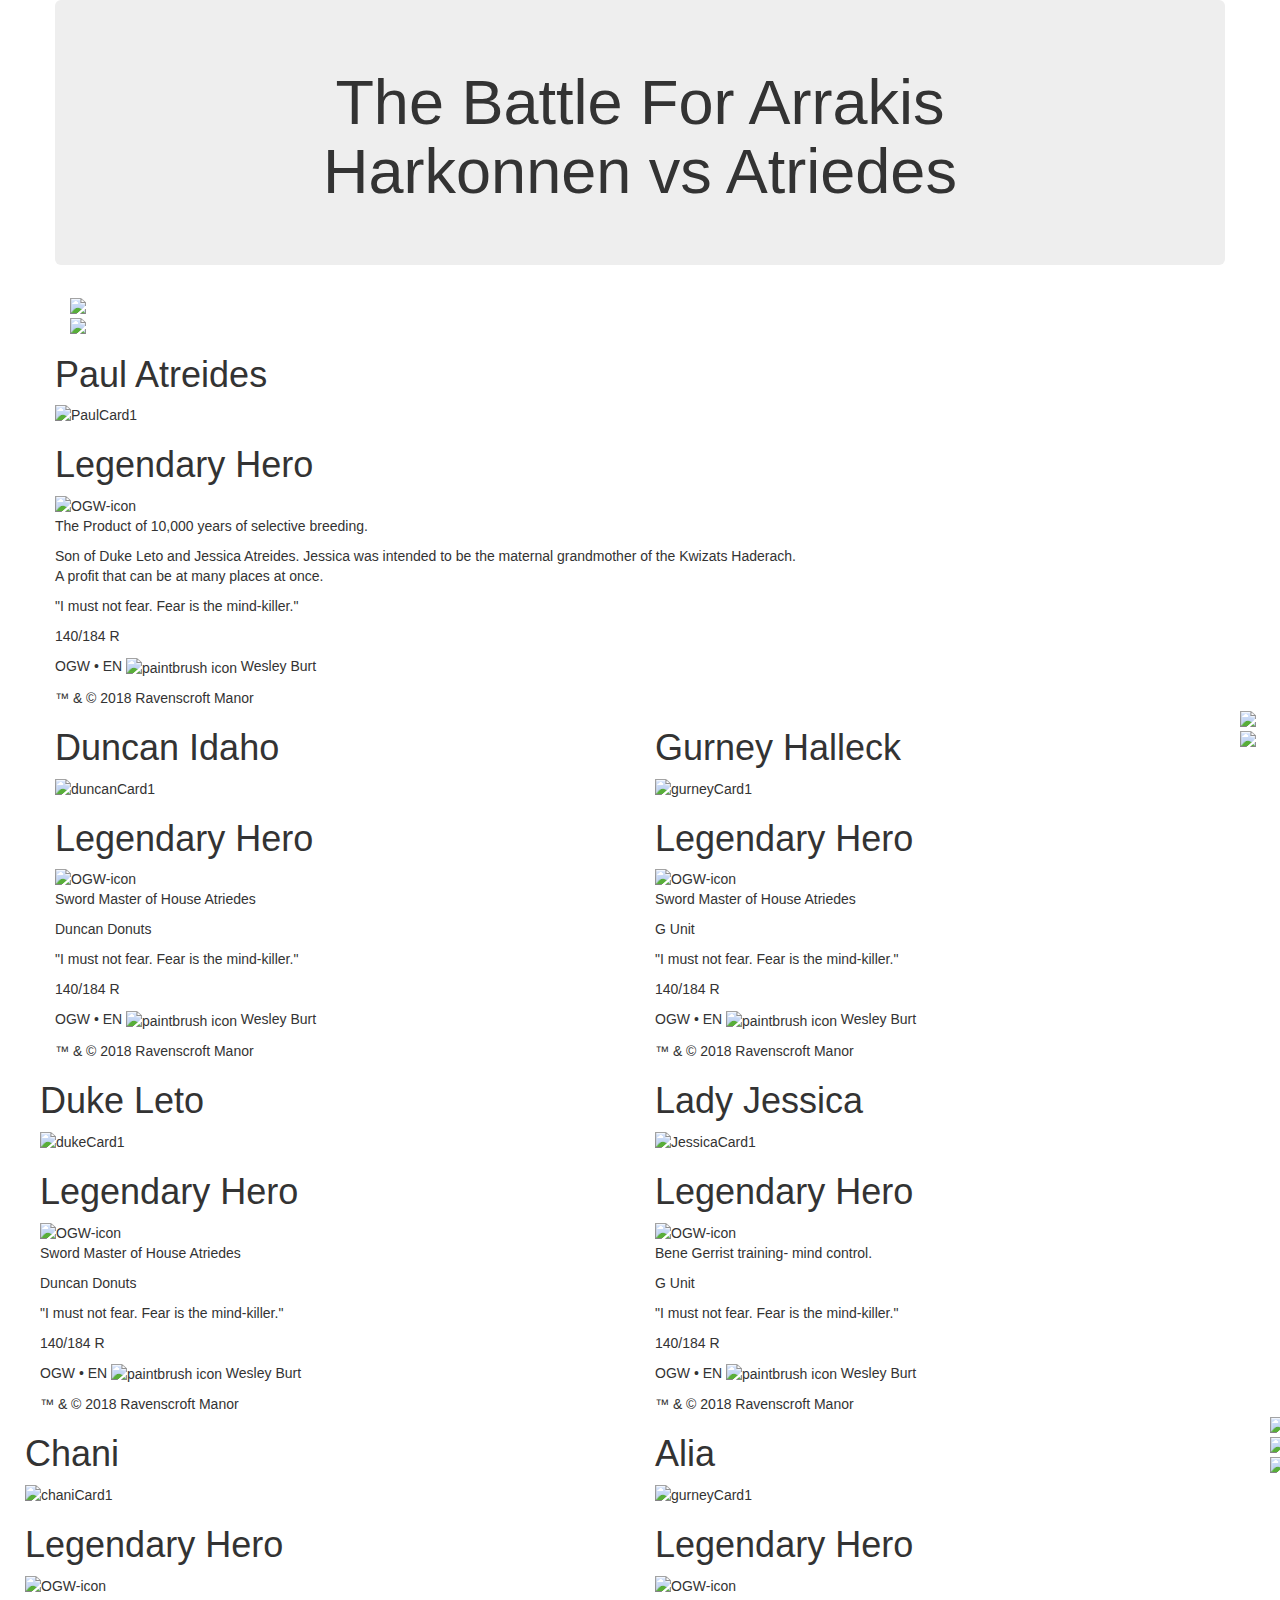
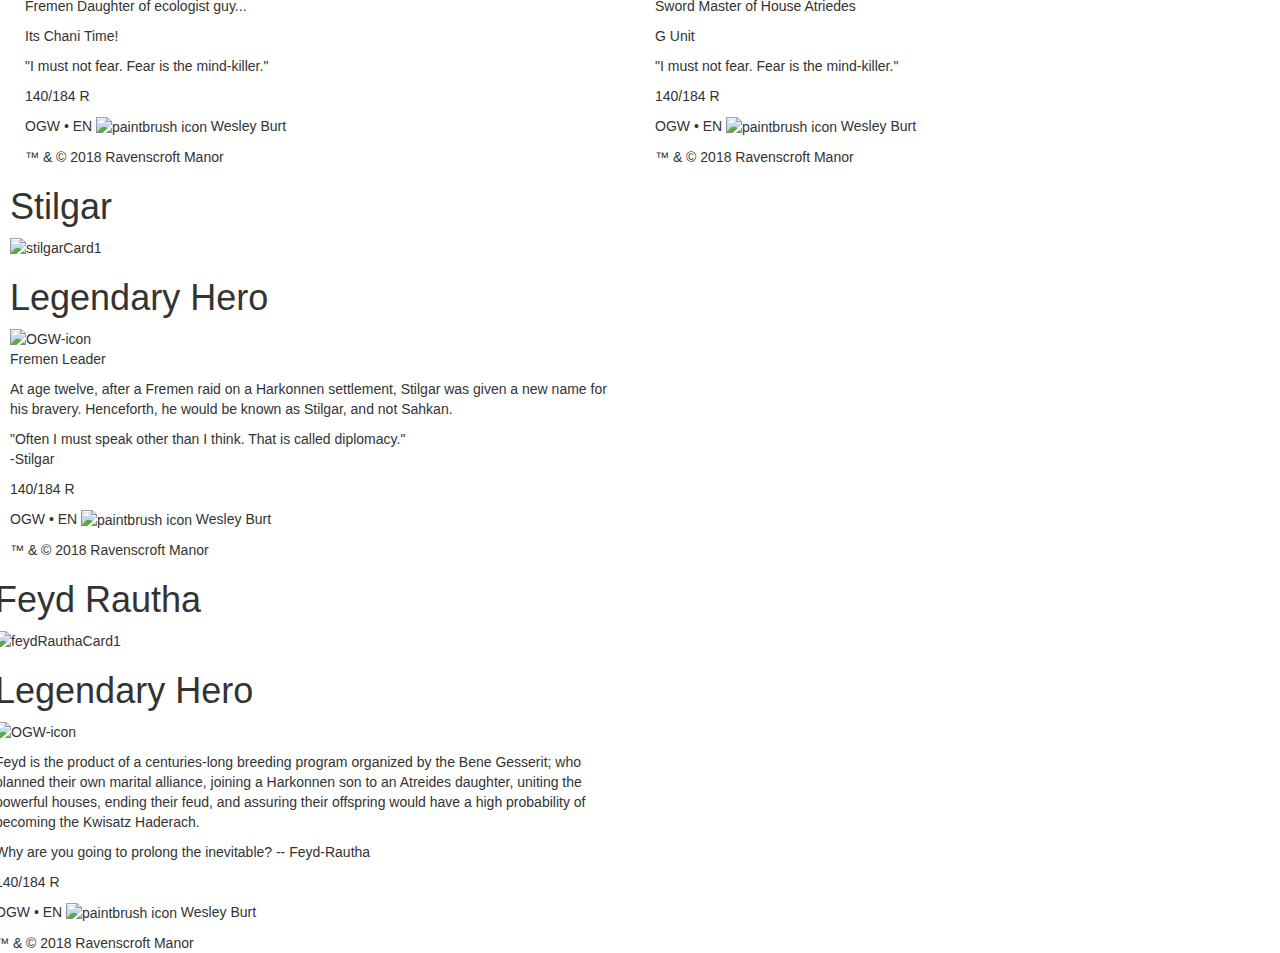
==== index.html @ d48e265c "1st index push" ====
<!DOCTYPE html>
<html>
<head> <title>To Tame a Land - Dune</title>
  <!-- Latest compiled and minified CSS -->
  <link rel="stylesheet" href="https://maxcdn.bootstrapcdn.com/bootstrap/3.3.7/css/bootstrap.min.css" integrity="sha384-BVYiiSIFeK1dGmJRAkycuHAHRg32OmUcww7on3RYdg4Va+PmSTsz/K68vbdEjh4u" crossorigin="anonymous">

  <!-- Optional theme -->
  <link rel="stylesheet" href="https://maxcdn.bootstrapcdn.com/bootstrap/3.3.7/css/bootstrap-theme.min.css" integrity="sha384-rHyoN1iRsVXV4nD0JutlnGaslCJuC7uwjduW9SVrLvRYooPp2bWYgmgJQIXwl/Sp" crossorigin="anonymous">
  
  <!-- Latest compiled and minified JavaScript -->
  <script src="https://maxcdn.bootstrapcdn.com/bootstrap/3.3.7/js/bootstrap.min.js" integrity="sha384-Tc5IQib027qvyjSMfHjOMaLkfuWVxZxUPnCJA7l2mCWNIpG9mGCD8wGNIcPD7Txa" crossorigin="anonymous"></script>
  </head>
<link rel= "stylesheet" href= "assets/style.css">

 <!-- Favicon -->
 <link rel="apple-touch-icon" href="assets/images/oath-of-the-gatewatch-icon-set/android-icon-144x144.png">


  <!-- Set icons-->
  <link href="assets/css/keyrune.css" rel="stylesheet" type="text/css">

  <!-- Mana icons -->
  <link href="assets/css/mana.css" rel="stylesheet" type="text/css">

      
<!--<div class="dropdown"> ooooooooo  SPACE - TIME - NAVIGATION   oooooooooooo
  <button class="btn btn-secondary dropdown-toggle" type="button" id="dropdownMenuButton" data-toggle="dropdown" aria-haspopup="true" aria-expanded="false">
    Dropdown button
  </button>
  <div class="dropdown-menu" aria-labelledby="dropdownMenuButton">
    <a class="dropdown-item" href="#">Action</a>
    <a class="dropdown-item" href="#">Another action</a>
    <a class="dropdown-item" href="#">Something else here</a>
  </div>
</div>-->

<!--Z attribute: --

<div class= "popup">
<h1>This is a heading</h1>
<img src="w3css.gif" width="100" height="140">
<p>To fully enjoy this experience, please make sure your volume is turned on before proceeding.</p>
</div>

<div class="container" width= "970px"   container-div

MUSIC MUSIC MUSIC
    IRON MAIDEN -   To Tame A Land
MUSIC MUSIC MUSIC
-->

<!--Row 1- Title-->
  <body background="assets/images/posters/Jodorowskys-Dune.png" width= 100%>
   


<div class="container">
  <div class="row"> <!----row div 1-->
<div class="jumbotron" text.center>
  <h1 class="text-center">The Battle For Arrakis<br>
  Harkonnen vs Atriedes</h1></div>
</div>  <!---row div 1 end-->
<div class="row>">
  <img src="assets/images/planets/caladanOceanMap.PNG">
</div>
<div class="row>">
    <img src="assets/images/planets/caladanPalace.PNG" width=100%>
  </div>

<div class="row"> <!--Paul Row-->
<div class="card-container"> <!--Start of Paul Card 1-->

    <div class="card-background">

        <div class="card-frame">
           
            <div class="frame-header">
                <h1 class="name">Paul Atreides</h1>
                <i class="ms ms-g" id="mana-icon"></i>
            </div>

            <img class="frame-art" src="assets/images/atreides/paulAtreidesStillSuit.PNG" alt="PaulCard1" width= 420px>

            <div class="frame-type-line">
                <h1 class="type">Legendary Hero</h1>
                <img src="assets/images/OGW_R.png" id="set-icon" alt="OGW-icon">
            </div>

            <div class="frame-text-box">
                <p class="description ftb-inner-margin"> The Product of 10,000 years of selective breeding.
                </p>
                <p class="description">
                    Son of Duke Leto and Jessica Atreides. Jessica was intended to be the maternal grandmother of the Kwizats Haderach.<br>
                    A profit that can be at many places at once.
                </p>
                <p class="flavour-text">"I must not fear. Fear is the mind-killer."
                </p>
            </div>

            <div class="frame-bottom-info inner-margin">
                <div class="fbi-left">
                    <p>140/184 R</p>
                    <p>OGW &#x2022; EN <img class="paintbrush" src="assets/images/paintbrush_white.png" alt="paintbrush icon"> Wesley Burt</p>
                </div>

                <div class="fbi-center"></div>

                <div class="fbi-right">
                    &#x99; &amp; &#169; 2018 Ravenscroft Manor
                </div>
            </div>
            
        </div>

  </div>
</div>

          <div class="row"> <!--Duncan Idaho--> 
              <div class="col-sm-6">
                  <div class="card-container">

                      <div class="card-background">
                  
                          <div class="card-frame">
                             
                              <div class="frame-header">
                                  <h1 class="name">Duncan Idaho</h1>
                                  <i class="ms ms-g" id="mana-icon"></i>
                              </div>
                  
                              <img class="frame-art" src="assets/images/atreides/duncanIdahoArtFight.PNG" alt="duncanCard1">
                  
                              <div class="frame-type-line">
                                  <h1 class="type">Legendary Hero</h1>
                                  <img src="assets/images/OGW_R.png" id="set-icon" alt="OGW-icon">
                              </div>
                  
                              <div class="frame-text-box">
                                  <p class="description ftb-inner-margin"> 
                                   Sword Master of House Atriedes 
                                  </p>
                                  <p class="description">
                                     
                                    Duncan Donuts
                                  </p>
                                  <p class="flavour-text">"I must not fear. Fear is the mind-killer."
                                  </p>
                              </div>
                  
                              <div class="frame-bottom-info inner-margin">
                                  <div class="fbi-left">
                                      <p>140/184 R</p>
                                      <p>OGW &#x2022; EN <img class="paintbrush" src="assets/images/paintbrush_white.png" alt="paintbrush icon"> Wesley Burt</p>
                                  </div>
                  
                                  <div class="fbi-center"></div>
                  
                                  <div class="fbi-right">
                                      &#x99; &amp; &#169; 2018 Ravenscroft Manor
                                  </div>
                              </div>
                              
                          </div>
                  
                    </div>

                  </div></div>

                  <!--Gureny Halleck-->
                    <div class="col-sm-6">
                        <div class="card-container">
      
                            <div class="card-background">
                        
                                <div class="card-frame">
                                   
                                    <div class="frame-header">
                                        <h1 class="name">Gurney Halleck</h1>
                                        <i class="ms ms-g" id="mana-icon"></i>
                                    </div>
                        
                                    <img class="frame-art" src="assets/images/atreides/GurneyH_PStewart2.PNG" alt="gurneyCard1" width=400px;>
                        
                                    <div class="frame-type-line">
                                        <h1 class="type">Legendary Hero</h1>
                                        <img src="assets/images/OGW_R.png" id="set-icon" alt="OGW-icon">
                                    </div>
                        
                                    <div class="frame-text-box">
                                        <p class="description ftb-inner-margin"> 
                                         Sword Master of House Atriedes 
                                        </p>
                                        <p class="description">
                                           G Unit
                                        </p>
                                        <p class="flavour-text">"I must not fear. Fear is the mind-killer."
                                        </p>
                                    </div>
                        
                                    <div class="frame-bottom-info inner-margin">
                                        <div class="fbi-left">
                                            <p>140/184 R</p>
                                            <p>OGW &#x2022; EN <img class="paintbrush" src="assets/images/paintbrush_white.png" alt="paintbrush icon"> Wesley Burt</p>
                                        </div>
                        
                                        <div class="fbi-center"></div>
                        
                                        <div class="fbi-right">
                                            &#x99; &amp; &#169; 2018 Ravenscroft Manor
                                        </div>
                                    </div>  </div> </div>
</div> </div>                       
<div class="row"> <!--Duke-->
                            <div class="col-sm-6">
                                <div class="card-container">
              
                                    <div class="card-background">
                                
                                        <div class="card-frame">
                                           
                                            <div class="frame-header">
                                                <h1 class="name">Duke Leto</h1>
                                                <i class="ms ms-g" id="mana-icon"></i>
                                            </div>
                                
                                            <img class="frame-art" src="assets/images/atreides/dukeLetoWeapon.PNG" alt="dukeCard1">
                                
                                            <div class="frame-type-line">
                                                <h1 class="type">Legendary Hero</h1>
                                                <img src="assets/images/OGW_R.png" id="set-icon" alt="OGW-icon">
                                            </div>
                                
                                            <div class="frame-text-box">
                                                <p class="description ftb-inner-margin"> 
                                                 Sword Master of House Atriedes 
                                                </p>
                                                <p class="description">
                                                   
                                                  Duncan Donuts
                                                </p>
                                                <p class="flavour-text">"I must not fear. Fear is the mind-killer."
                                                </p>
                                            </div>
                                
                                            <div class="frame-bottom-info inner-margin">
                                                <div class="fbi-left">
                                                    <p>140/184 R</p>
                                                    <p>OGW &#x2022; EN <img class="paintbrush" src="assets/images/paintbrush_white.png" alt="paintbrush icon"> Wesley Burt</p>
                                                </div>
                                
                                                <div class="fbi-center"></div>
                                
                                                <div class="fbi-right">
                                                    &#x99; &amp; &#169; 2018 Ravenscroft Manor
                                                </div>
                                            </div>
                                            
                                        </div>
                                
                                  </div>
              
                                </div></div>
              
                                <!--Lady Jessica *Royalty BG*-->
                                  <div class="col-sm-6">
                                      <div class="card-container">
                    
                                          <div class="card-background">
                                      
                                              <div class="card-frame">
                                                 
                                                  <div class="frame-header">
                                                      <h1 class="name">Lady Jessica</h1>
                                                      <i class="ms ms-g" id="mana-icon"></i>
                                                  </div>
                                      
                                                  <img class="frame-art" src="assets/images/atreides/ladyJessica.PNG" alt="JessicaCard1" width=400px;>
                                      
                                                  <div class="frame-type-line">
                                                      <h1 class="type">Legendary Hero</h1>
                                                      <img src="assets/images/OGW_R.png" id="set-icon" alt="OGW-icon">
                                                  </div>
                                      
                                                  <div class="frame-text-box">
                                                      <p class="description ftb-inner-margin"> 
                                                      Bene Gerrist training- mind control.
                                                      </p>
                                                      <p class="description">
                                                         G Unit
                                                      </p>
                                                      <p class="flavour-text">"I must not fear. Fear is the mind-killer."
                                                      </p>
                                                  </div>
                                      
                                                  <div class="frame-bottom-info inner-margin">
                                                      <div class="fbi-left">
                                                          <p>140/184 R</p>
                                                          <p>OGW &#x2022; EN <img class="paintbrush" src="assets/images/paintbrush_white.png" alt="paintbrush icon"> Wesley Burt</p>
                                                      </div>
                                      
                                                      <div class="fbi-center"></div>
                                      
                                                      <div class="fbi-right">
                                                          &#x99; &amp; &#169; 2018 Ravenscroft Manor
                                                      </div>
                                                  </div>
                                                  
                                              </div>
                                      </div></div>
                                        </div>
 
<div class="row">
<img src="assets/images/planets/Arrakis-Dune-Desert-Planet-Small.jpg" width="70%">
<img src="assets/images/planets/arrakisDune.jpg" width="70%">

</div>

                     <div class="row"> <!--Chani-->
                                          <div class="col-sm-6">
                                              <div class="card-container">
                            
                                                  <div class="card-background">
                                              
                  <div class="card-frame">
                 <div class="frame-header">
                   <h1 class="name">Chani</h1>
                                                              <i class="ms ms-g" id="mana-icon"></i>
                                                          </div>
                                              
                                                          <img class="frame-art" src="assets/images/atreides/Chani.png" alt="chaniCard1">
                                              
                                                          <div class="frame-type-line">
                              <h1 class="type">Legendary Hero</h1>
         <img src="assets/images/OGW_R.png" id="set-icon" alt="OGW-icon">
                                                          </div>
                                              
                                                          <div class="frame-text-box">
                                                              <p class="description ftb-inner-margin"> 
                                                               Fremen Daughter of ecologist guy... 
                                                              </p>
                                                              <p class="description">
                                                                 
                                                               Its Chani Time!
                                                              </p>
                                                              <p class="flavour-text">"I must not fear. Fear is the mind-killer."
                                                              </p>
                                                          </div>
                                              
                                                          <div class="frame-bottom-info inner-margin">
                                                              <div class="fbi-left">
                                                                  <p>140/184 R</p>
                                                                  <p>OGW &#x2022; EN <img class="paintbrush" src="assets/images/paintbrush_white.png" alt="paintbrush icon"> Wesley Burt</p>
                                                              </div>
                                              
                                                              <div class="fbi-center"></div>
                                              
                                                              <div class="fbi-right">
                                                                  &#x99; &amp; &#169; 2018 Ravenscroft Manor
                                                              </div>
                                                          </div>
                                                          
                                                      </div>
                                              
                                                </div>
                            
                                              </div></div>
                            
                    <!--Alia-->
                                                <div class="col-sm-6">
                                                    <div class="card-container">
                                  
                                                        <div class="card-background">
                                                    
                                                            <div class="card-frame">
                                                               
                                                                <div class="frame-header">
                                                                    <h1 class="name">Alia</h1>
                                                                    <i class="ms ms-g" id="mana-icon"></i>
                                                                </div>
                                                    
                                                                <img class="frame-art" src="assets/images/atreides/aliaPic.PNG" alt="gurneyCard1" width=400px;>
                                                    
                                                                <div class="frame-type-line">
                                                                    <h1 class="type">Legendary Hero</h1>
                                                                    <img src="assets/images/OGW_R.png" id="set-icon" alt="OGW-icon">
                                                                </div>
                                                    
                                                                <div class="frame-text-box">
                                                                    <p class="description ftb-inner-margin"> 
                                                                     Sword Master of House Atriedes 
                                                                    </p>
                                                                    <p class="description">
                                                                       G Unit
                                                                    </p>
                                                                    <p class="flavour-text">"I must not fear. Fear is the mind-killer."
                                                                    </p>
                                                                </div>
                                                    
                                                                <div class="frame-bottom-info inner-margin">
                                                                    <div class="fbi-left">
                                                                        <p>140/184 R</p>
                                                                        <p>OGW &#x2022; EN <img class="paintbrush" src="assets/images/paintbrush_white.png" alt="paintbrush icon"> Wesley Burt</p>
                                                                    </div>
                                                    
                                                                    <div class="fbi-center"></div>
                                                    
                                                                    <div class="fbi-right">
                                                                        &#x99; &amp; &#169; 2018 Ravenscroft Manor
                                                                    </div>
                                                                </div>  </div> </div>
                            </div> </div>                       
                            <div class="row"> <!--Stilgar-->
                                                        <div class="col-sm-6">
                                                            <div class="card-container">
                                          
                                                                <div class="card-background">
                                                            
                                                                    <div class="card-frame">
                                                                       
                                                                        <div class="frame-header">
                                                                            <h1 class="name">Stilgar</h1>
                                                                            <i class="ms ms-g" id="mana-icon"></i>
                                                                        </div>
                                                            
                                                                        <img class="frame-art" src="assets/images/atreides/stilgarArt.PNG" alt="stilgarCard1">
                                                            
                                                                        <div class="frame-type-line">
                                                                            <h1 class="type">Legendary Hero</h1>
                                                                            <img src="assets/images/OGW_R.png" id="set-icon" alt="OGW-icon">
                                                                        </div>
                                                            
                                                                        <div class="frame-text-box">
                                                                            <p class="description ftb-inner-margin"> 
                                                                             Fremen Leader 
                                                                            </p>
                                                                            <p class="description">
                                                                                At age twelve, after a Fremen raid on a Harkonnen settlement, Stilgar was given a new name for his bravery. 
                                                                                Henceforth, he would be known as Stilgar, and not Sahkan.
                                                                            
                                                                            </p>
                                                                            <p class="flavour-text">"Often I must speak other than I think. That is called diplomacy."<br>
                                                                                -Stilgar
                                                                            </p>
                                                                        </div>
                                                            
                                                                        <div class="frame-bottom-info inner-margin">
                                                                            <div class="fbi-left">
                                                                                <p>140/184 R</p>
                                                                                <p>OGW &#x2022; EN <img class="paintbrush" src="assets/images/paintbrush_white.png" alt="paintbrush icon"> Wesley Burt</p>
                                                                            </div>
                                                            
                                                                            <div class="fbi-center"></div>
                                                            
                                                                            <div class="fbi-right">
                                                                                &#x99; &amp; &#169; 2018 Ravenscroft Manor
                                                                            </div>
                                                                        </div>
                                                                        
                                                                    </div>
                                                            
                                                              </div></div>   
                    <!--Next Card Will be distrorted if you get rid of this div-->    </div>
               
                    <div class="row"><!--Harlonnen Row-->
                        
                        <img src="assets/images/planets/opinionsGPRime.PNG"><br>
<img src="assets/images/planets/geidiPrimeHRGIGER.PNG" width=100%><br>
<img src="assets/images/planets/metropolisGPrime.PNG" width=100%>
                </div>
                                    
                                <div class="row"> <!--feyd Rautha-->
                                           <div class="col-sm-6">
                                             <div class="card-container">
                                                  
                                      <div class="card-background">
                                                                    
                                         <div class="card-frame">
                                                                               
                                <div class="frame-header">
                                             <h1 class="name">Feyd Rautha</h1>
                                                                                    <i class="ms ms-g" id="mana-icon"></i>
                                                                                </div>
                                                                    
                                                                                <img class="frame-art" src="assets/images/harkonnen/feydRauthaSting.PNG" alt="feydRauthaCard1">
                                                                    
                                                                                <div class="frame-type-line">
                                                                                    <h1 class="type">Legendary Hero</h1>
                                                                                    <img src="assets/images/OGW_R.png" id="set-icon" alt="OGW-icon">
                                                                                </div>
                                                                    
                                                                                <div class="frame-text-box">
                                                                                    <p class="description ftb-inner-margin"> 
                                                                                     
                                                                                    </p>
                                                                                    <p class="description">
                                                                                            Feyd is the product of a 
                                                                                            centuries-long breeding program organized by the Bene Gesserit; 
                                                                                          who planned their own marital alliance, joining a Harkonnen son to an Atreides 
                                                                                           daughter, uniting the powerful houses, ending their feud, and assuring their 
                                                                                           offspring would have a high probability of becoming the Kwisatz Haderach.
                                                                                      
                                                                                    
                                                                                    </p>
                                             <p class="flavour-text">
                                            Why are you going to prolong the inevitable?
-- Feyd-Rautha
                                                                       </p>
                                                                    </div>
                                                                    
                                                                    <div class="frame-bottom-info inner-margin">
                                                                <div class="fbi-left">
                                                                                        <p>140/184 R</p>
                                                 <p>OGW &#x2022; EN <img class="paintbrush" src="assets/images/paintbrush_white.png" alt="paintbrush icon"> Wesley Burt</p>
                                                                                    </div>
                                                                    
                                                                                    <div class="fbi-center"></div>
                                                                    
                                                                                    <div class="fbi-right">
                                                                                        &#x99; &amp; &#169; 2018 Ravenscroft Manor
                         </div>
                                        </div>
                                 </div>  </div>
                          </div>
</div></div>
</div>      </div>                                    
                                                        
                                        
</div> <!--end container-->
  </body>
  </html>

   
  <!--Row 2 Paul vs Feyd stored in assets/images/posters/finalfight.png-->


  <!--Lyrics Scroll--
  He is the king of all the land
In the Kingdom of the sands
Of a time tomorrow
He rules the sand worms and the Fremen
In a land amongst the stars
Of an age tomorrow
He is destined to be a King
He rules over everything
On the land called planet Dune
Body water is your life
And without it you would die
On the desert the planet Dune
Without a still suit you would fry
On the sands so hot and dry
In a world called Arrakis
It is a land that's rich in spice
The sand riders and the "mice"
That they call the "Muad'Dib"
He is the Kwizatz Haderach
He is born of Caladan
And will take the Gom Jabbar
He has the power to foresee
Or to look into the past
He is the ruler of the stars
The time will come for him
To lay claim his crown
And then the foe yes
They'll be cut down
You'll see he'll be the
Best that there's been
Messiah supreme
True leader of men
And when the time
For judgement's at hand
Don't fret he's strong
And he'll make a stand
Against evil and fire
That spreads through the land
He has the power
To make it all end
 
Card details- Paul As Fremen 4 + 1 Red, 1 White, 1 Green.
When Hazezon Tamar enters the battlefield, create X 1/1 Sand Warrior creature tokens that are red, green, and white at the beginning of your next upkeep, where X is the number of lands you control at that time.
When Hazezon leaves the battlefield, exile all Sand Warriors.

*-*-*Removed Code from 11/22/2018
 <div class="row" Row 3--
  <div class="col-sm-2"
      <div class="card" style="width: 18rem;">
          <img class="card-img-top" src="assets/images/harkonnen/feydRauthaSting.PNG" alt="FeydCard1"  width="300" height="300">
          <div class="card-body">
            <h5 class="card-title">Feyd-Rauth Harkonnen</h5>
            <p class="card-text">The product of a mult-millenia breeding program.</p>
            <a href="#" class="btn btn-primary">See Full Stats</a>
          </div>
        </div> -end row 3--


        <div class="col-sm-2">
<div class="card" style="width: 18rem;">
   <img class="card-img-top" src="assets/images/harkonnen/baronHarkonnen.PNG" alt="FeydCard1"  width="300" height="300">  
    <div class="card-body">
<h5 class="card-title">Feyd-Rauth Harkonnen</h5>
   <p class="card-text">The product of a mult-millenia breeding program.</p>
  <a href="#" class="btn btn-primary">See Full Stats</a>
   </div>
   <div class="col-sm-2">
      <div class="card" style="width: 18rem;">
         <img class="card-img-top" src="assets/images/harkonnen/beastHarkonnen.PNG" alt="FeydCard1"  width="300" height="300">  
          <div class="card-body">
     <h5 class="card-title">beast</h5>
         <p class="card-text">The product of a mult-millenia breeding program.</p>
        <a href="#" class="btn btn-primary">See Full Stats</a>
         </div>

  </div>
</div>

-->

    <!--Lady Jessica *Royalty BG*-
                                                              <div class="col-sm-6">
                                                                  <div class="card-container">
                                                
                                                                      <div class="card-background">
                                                                  
                                                                          <div class="card-frame">
                                                                             
                                                                              <div class="frame-header">
                                                                                  <h1 class="name">Lady Jessica</h1>
                                                                                  <i class="ms ms-g" id="mana-icon"></i>
                                                                              </div>
                                                                  
                                                                              <img class="frame-art" src="assets/images/atreides/ladyJessica.PNG" alt="JessicaCard1" width=400px;>
                                                                  
                                                                              <div class="frame-type-line">
                                                                                  <h1 class="type">Legendary Hero</h1>
                                                                                  <img src="assets/images/OGW_R.png" id="set-icon" alt="OGW-icon">
                                                                              </div>
                                                                  
                                                                              <div class="frame-text-box">
                                                                                  <p class="description ftb-inner-margin"> 
                                                                                   Sword Master of House Atriedes 
                                                                                  </p>
                                                                                  <p class="description">
                                                                                     G Unit
                                                                                  </p>
                                                                                  <p class="flavour-text">"I must not fear. Fear is the mind-killer."
                                                                                  </p>
                                                                              </div>
                                                                  
                                                                              <div class="frame-bottom-info inner-margin">
                                                                                  <div class="fbi-left">
                                                                                      <p>140/184 R</p>
                                                                                      <p>OGW &#x2022; EN <img class="paintbrush" src="assets/images/paintbrush_white.png" alt="paintbrush icon"> Wesley Burt</p>
                                                                                  </div>
                                                                  
                                                                                  <div class="fbi-center"></div>
                                                                  
                                                                                  <div class="fbi-right">
                                                                                      &#x99; &amp; &#169; 2018 Ravenscroft Manor
                                                                                  </div>
                                                                              </div>
                                                                              
                                                                          </div>
                                                                  
                                                                    </div>--> <!--end lady J-->
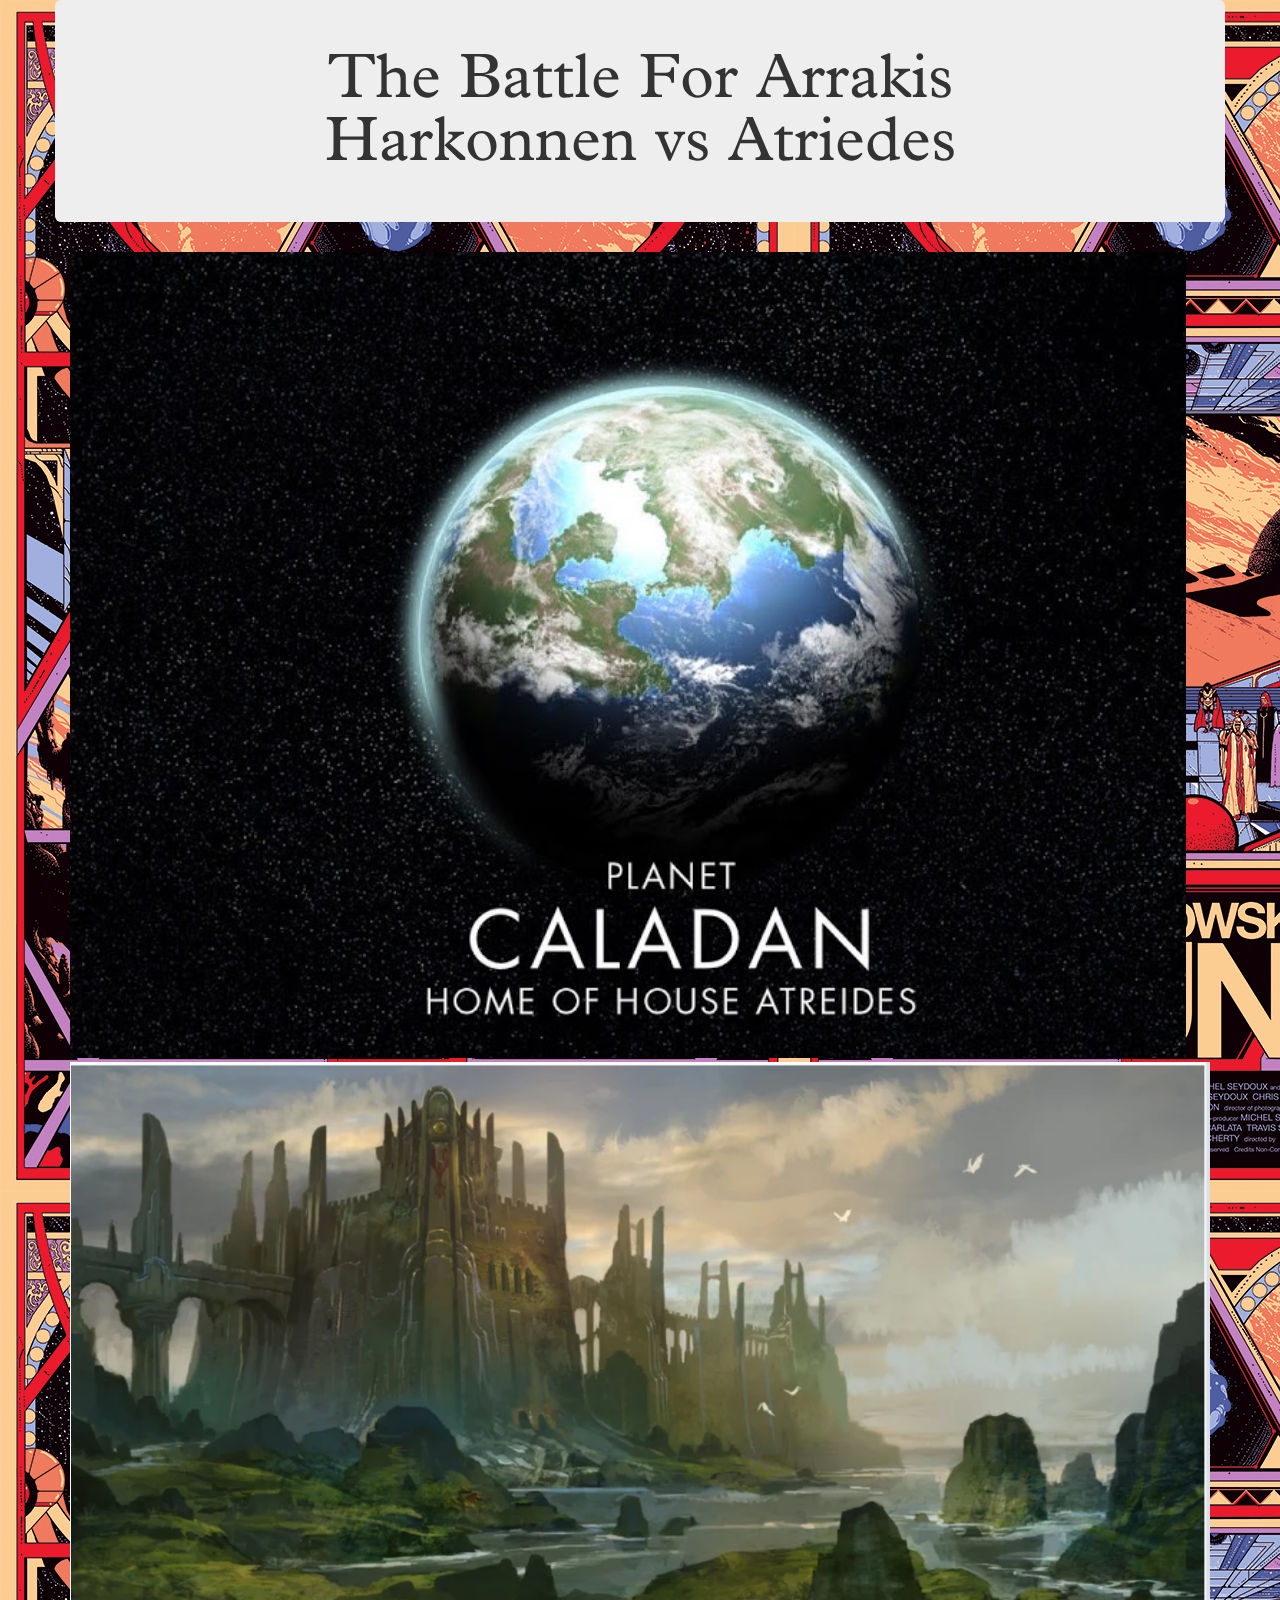
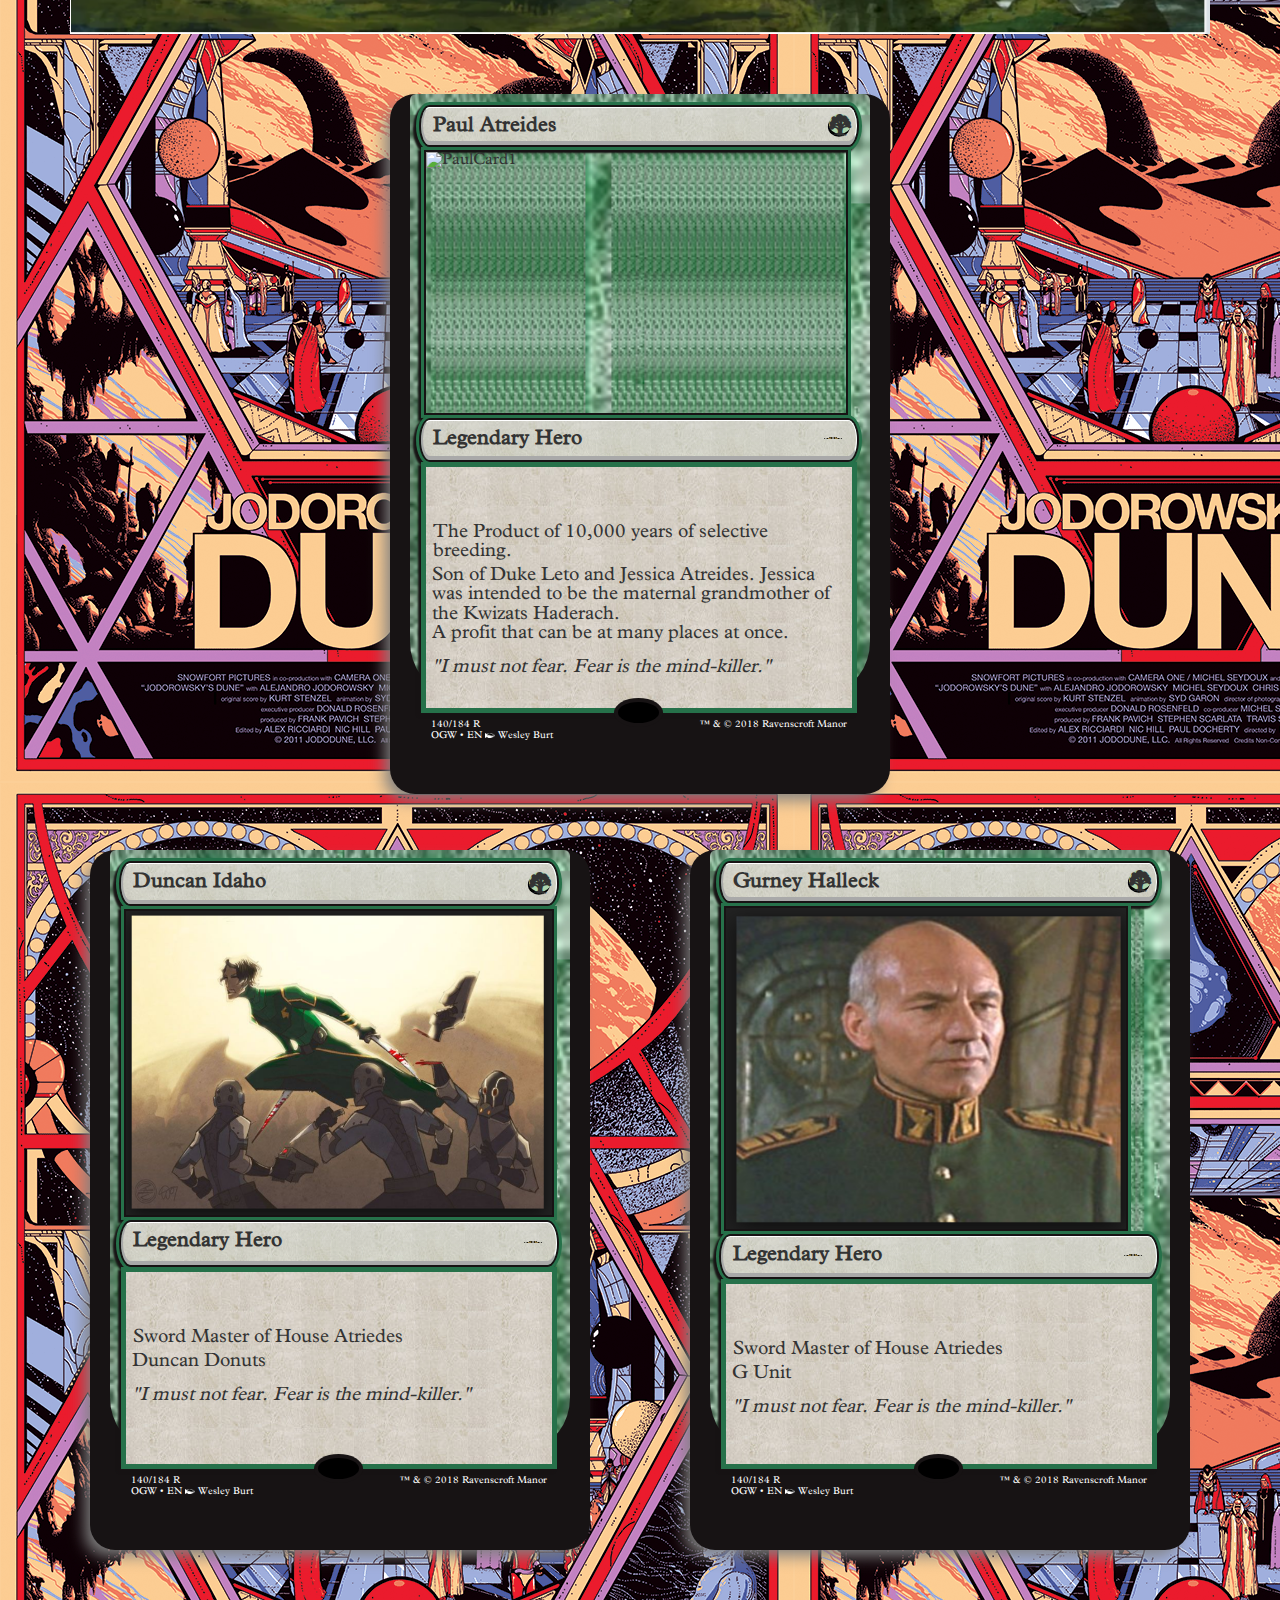
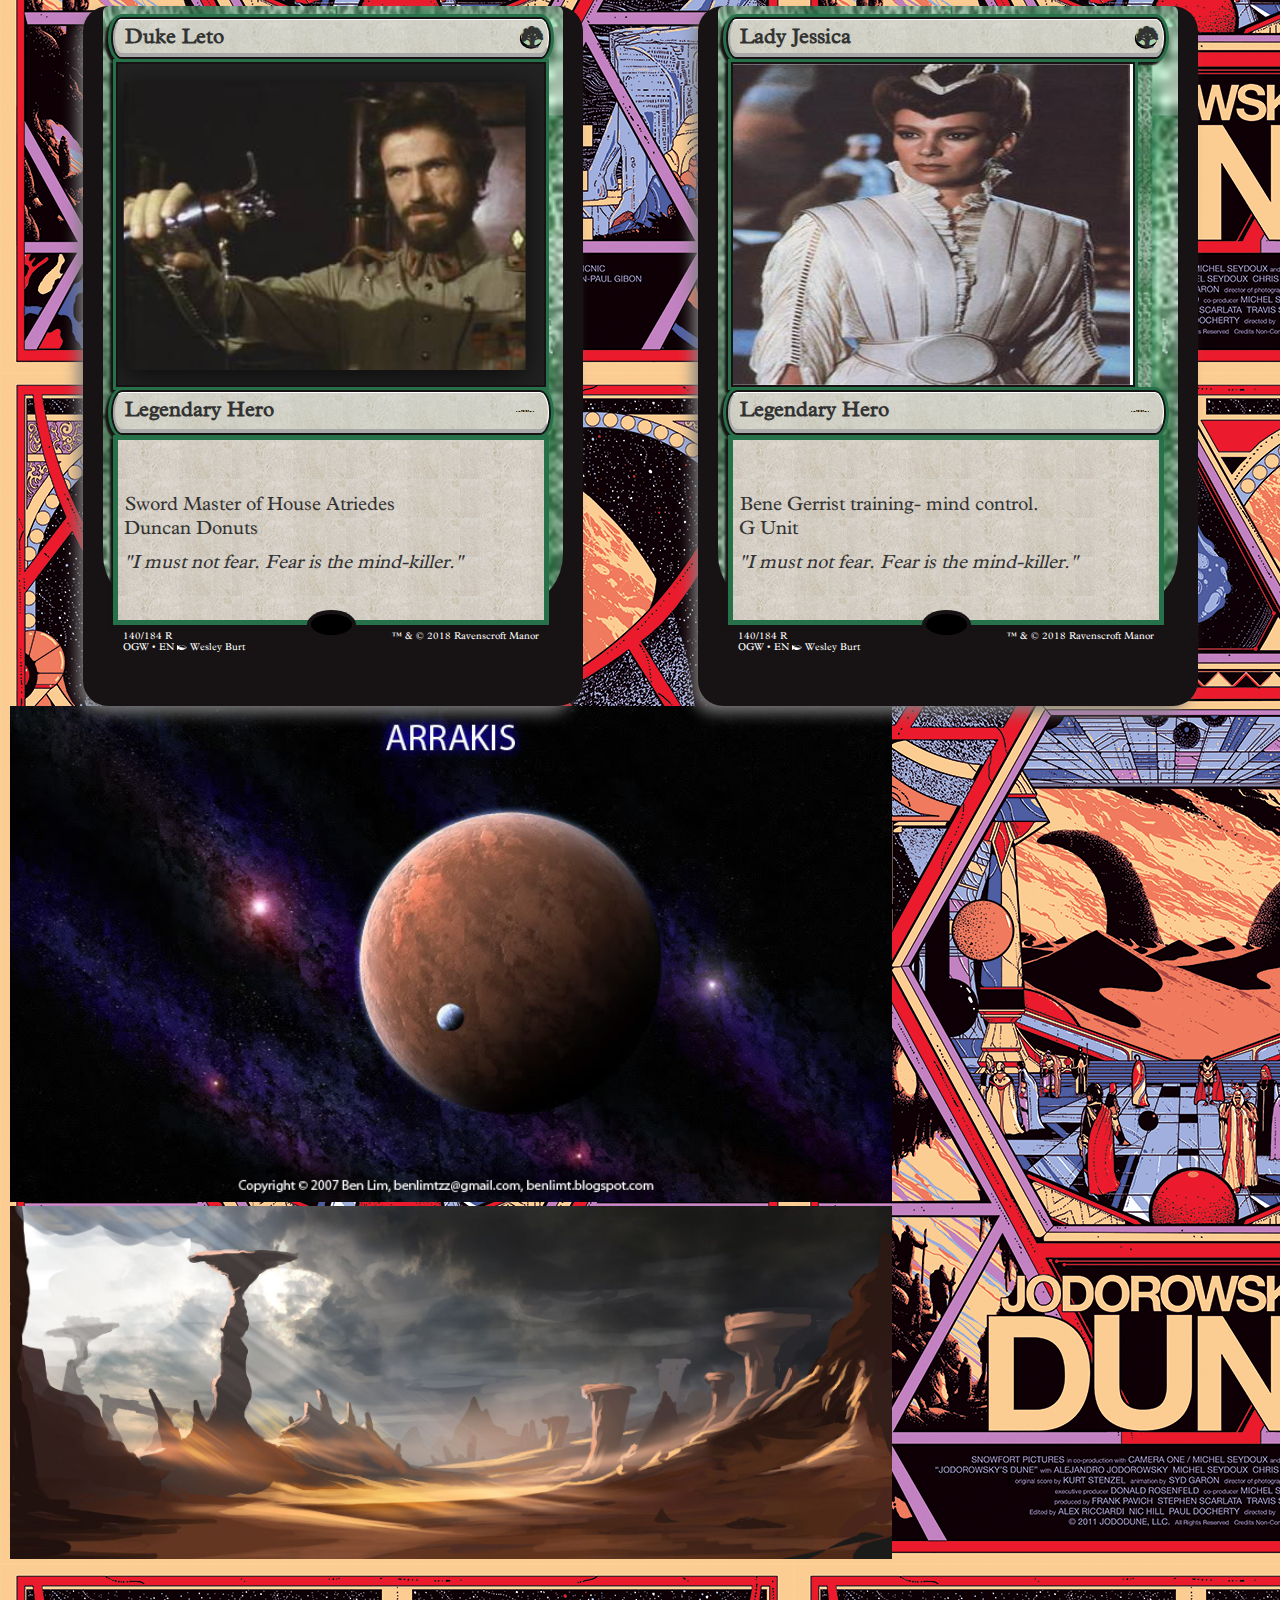
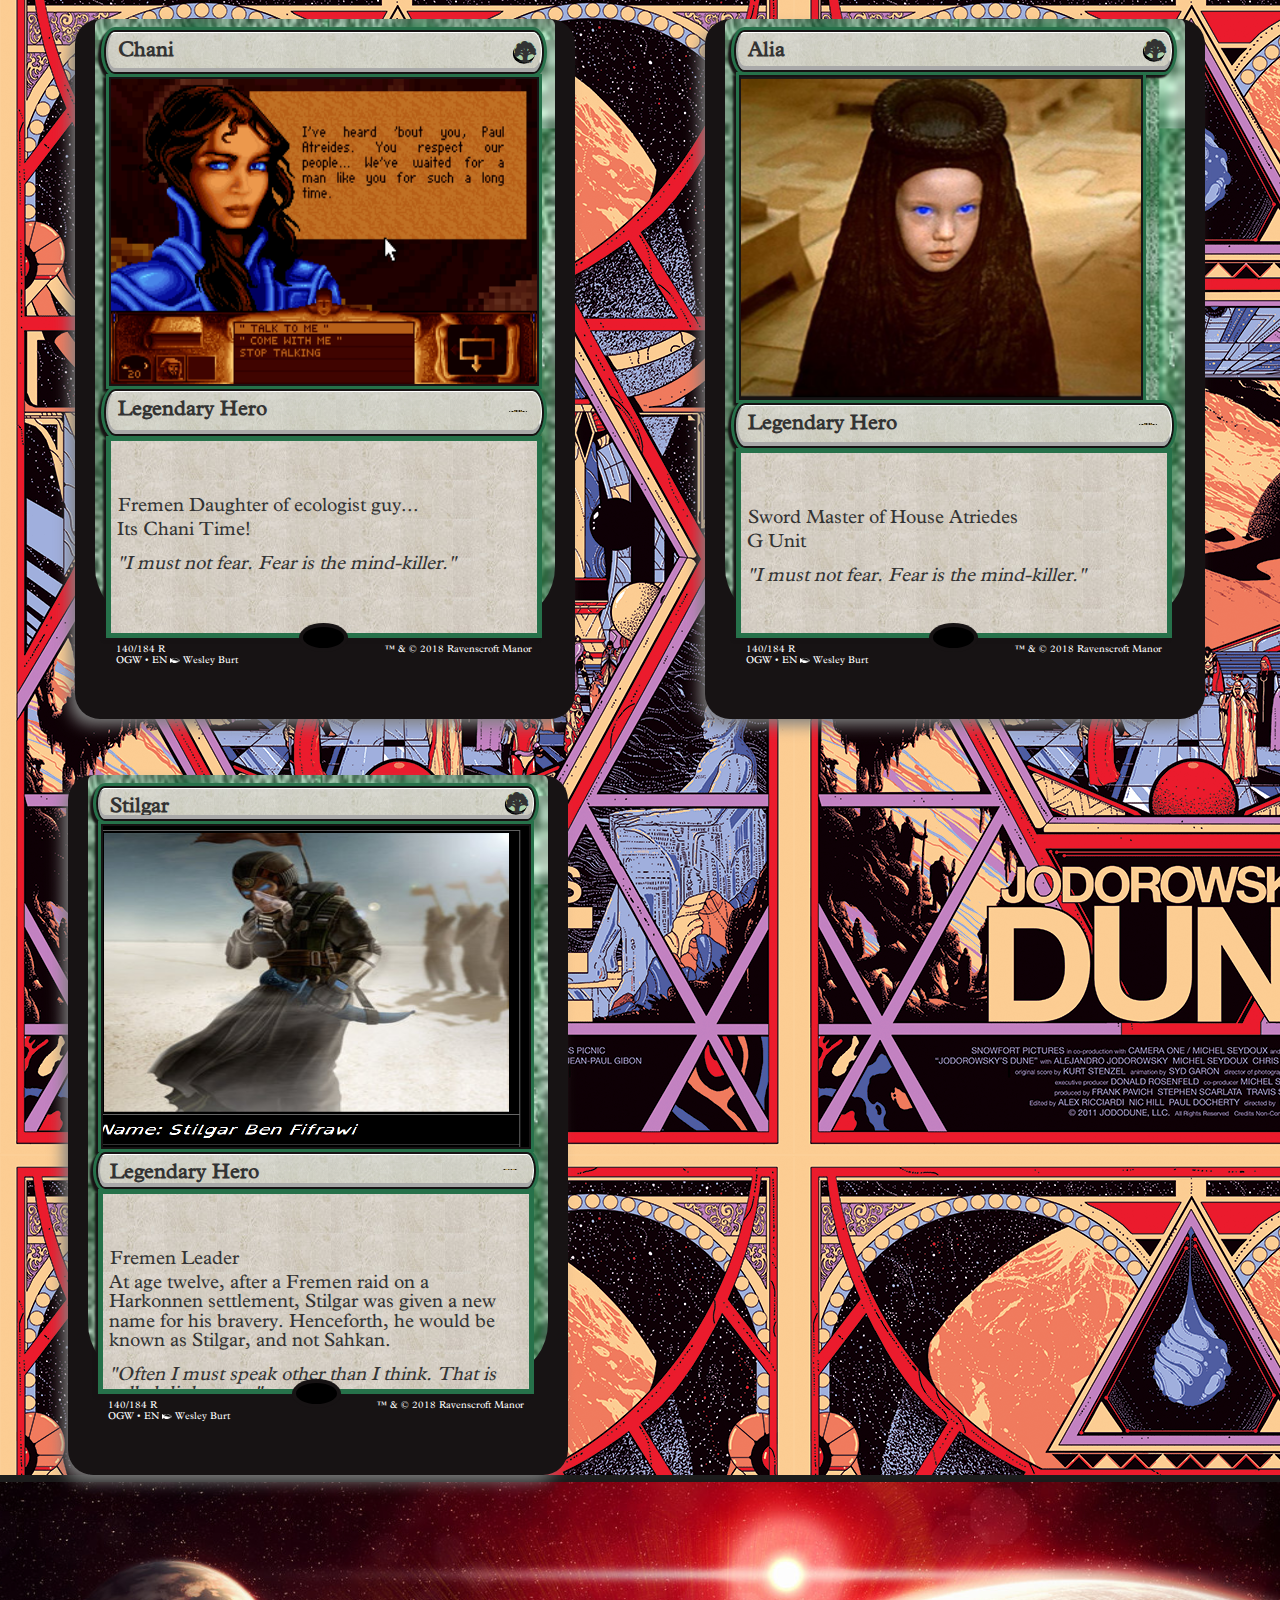
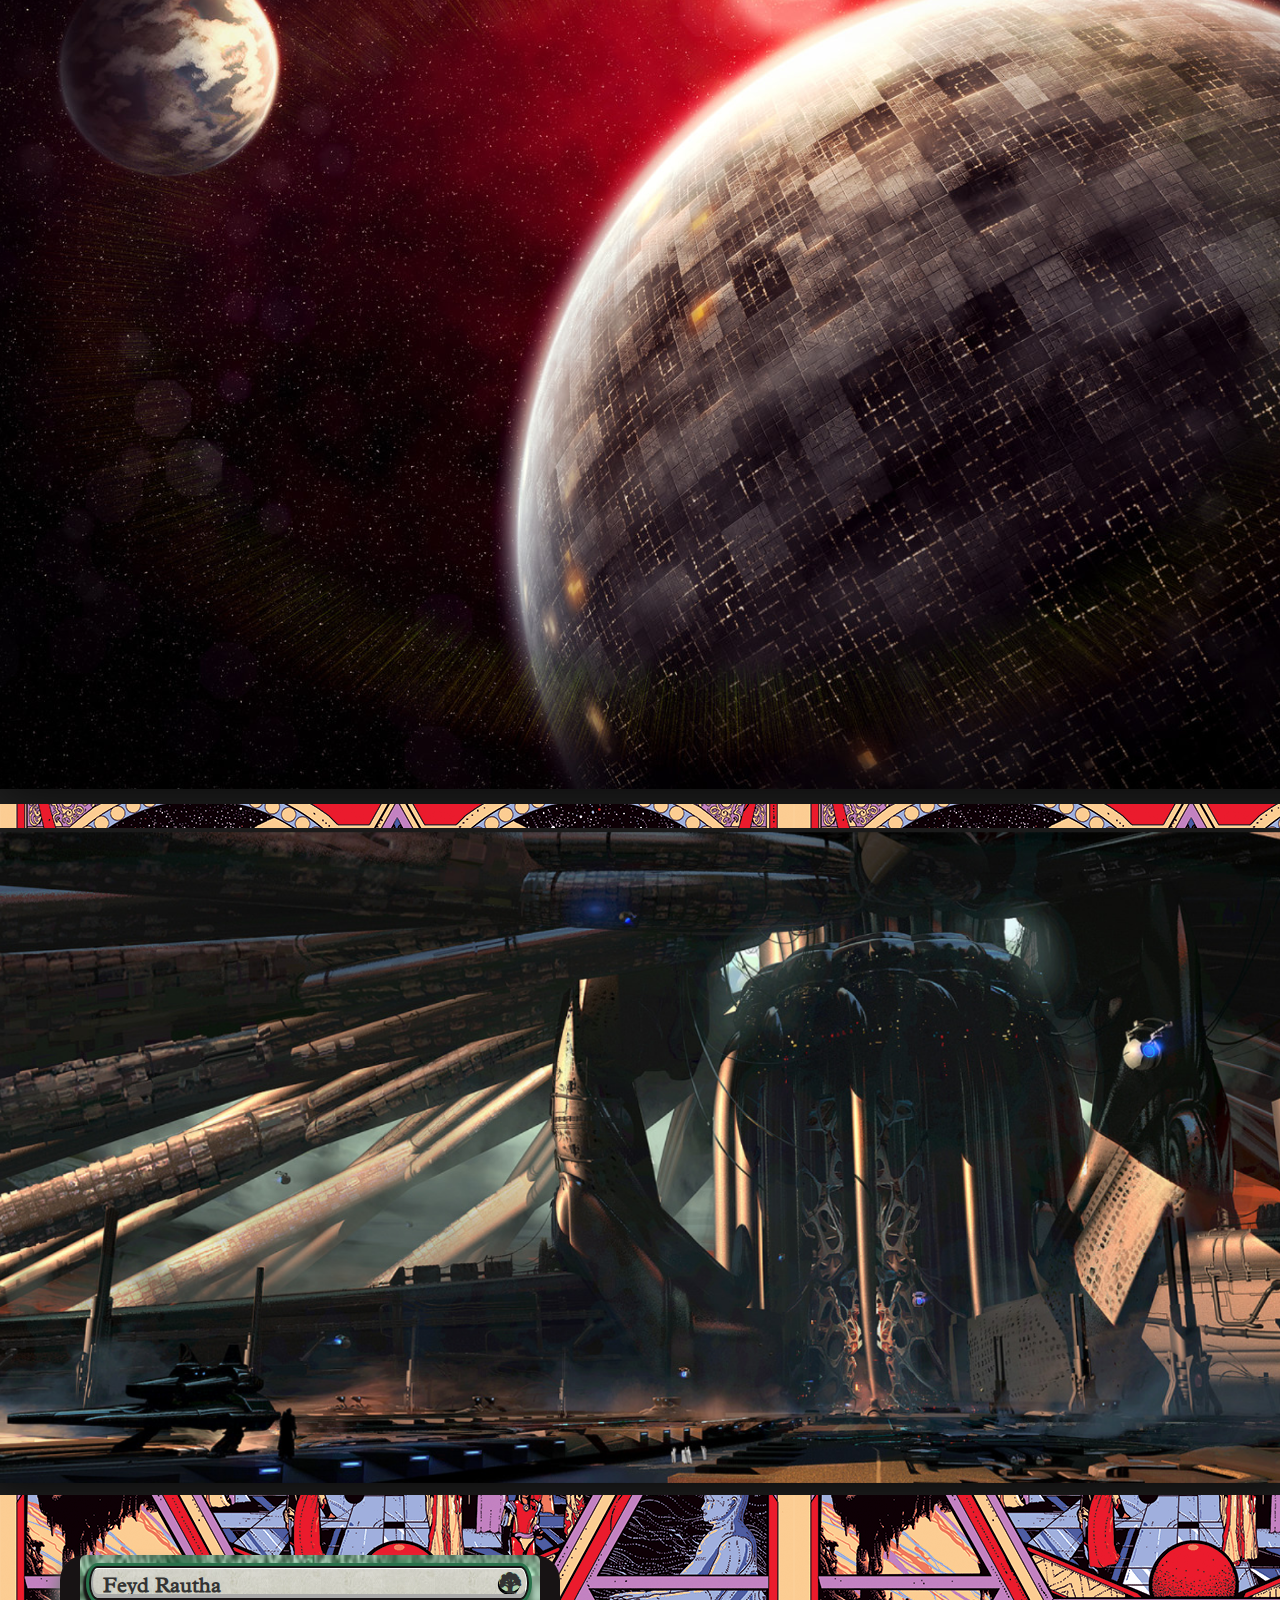
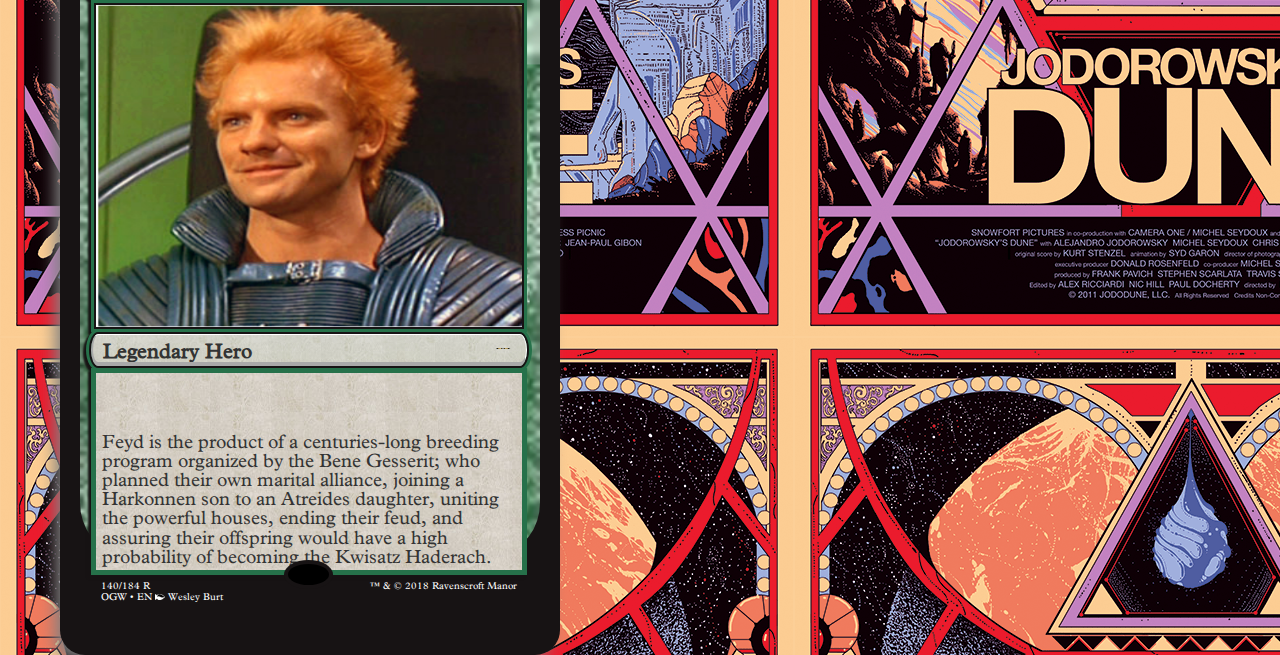
==== commit b97a0018: "Over ride dir changes" ====
--- a/index.html
+++ b/index.html
@@ -10,17 +10,17 @@
   <!-- Latest compiled and minified JavaScript -->
   <script src="https://maxcdn.bootstrapcdn.com/bootstrap/3.3.7/js/bootstrap.min.js" integrity="sha384-Tc5IQib027qvyjSMfHjOMaLkfuWVxZxUPnCJA7l2mCWNIpG9mGCD8wGNIcPD7Txa" crossorigin="anonymous"></script>
   </head>
-<link rel= "stylesheet" href= "assets/style.css">
+<link rel= "stylesheet" href= "dune_deck/assets/style.css">
 
  <!-- Favicon -->
- <link rel="apple-touch-icon" href="assets/images/oath-of-the-gatewatch-icon-set/android-icon-144x144.png">
+ <link rel="apple-touch-icon" href="dune_deck/assets/images/oath-of-the-gatewatch-icon-set/android-icon-144x144.png">
 
 
   <!-- Set icons-->
-  <link href="assets/css/keyrune.css" rel="stylesheet" type="text/css">
+  <link href="dune_deck/assets/css/keyrune.css" rel="stylesheet" type="text/css">
 
   <!-- Mana icons -->
-  <link href="assets/css/mana.css" rel="stylesheet" type="text/css">
+  <link href="dune_deck/assets/css/mana.css" rel="stylesheet" type="text/css">
 
       
 <!--<div class="dropdown"> ooooooooo  SPACE - TIME - NAVIGATION   oooooooooooo
@@ -50,7 +50,7 @@
 -->
 
 <!--Row 1- Title-->
-  <body background="assets/images/posters/Jodorowskys-Dune.png" width= 100%>
+  <body background="dune_deck/assets/images/posters/Jodorowskys-Dune.png" width= 100%>
    
 
 
@@ -61,10 +61,10 @@
   Harkonnen vs Atriedes</h1></div>
 </div>  <!---row div 1 end-->
 <div class="row>">
-  <img src="assets/images/planets/caladanOceanMap.PNG">
+  <img src="dune_deck/assets/images/planets/caladanOceanMap.PNG">
 </div>
 <div class="row>">
-    <img src="assets/images/planets/caladanPalace.PNG" width=100%>
+    <img src="dune_deck/assets/images/planets/caladanPalace.PNG" width=100%>
   </div>
 
 <div class="row"> <!--Paul Row-->
@@ -79,11 +79,11 @@
                 <i class="ms ms-g" id="mana-icon"></i>
             </div>
 
-            <img class="frame-art" src="assets/images/atreides/paulAtreidesStillSuit.PNG" alt="PaulCard1" width= 420px>
+            <img class="frame-art" src="dune_deck/assets/images/atreides/paulAtreidesStillSuit.PNG" alt="PaulCard1" width= 420px>
 
             <div class="frame-type-line">
                 <h1 class="type">Legendary Hero</h1>
-                <img src="assets/images/OGW_R.png" id="set-icon" alt="OGW-icon">
+                <img src="dune_deck/assets/images/OGW_R.png" id="set-icon" alt="OGW-icon">
             </div>
 
             <div class="frame-text-box">
@@ -100,7 +100,7 @@
             <div class="frame-bottom-info inner-margin">
                 <div class="fbi-left">
                     <p>140/184 R</p>
-                    <p>OGW &#x2022; EN <img class="paintbrush" src="assets/images/paintbrush_white.png" alt="paintbrush icon"> Wesley Burt</p>
+                    <p>OGW &#x2022; EN <img class="paintbrush" src="dune_deck/assets/images/paintbrush_white.png" alt="paintbrush icon"> Wesley Burt</p>
                 </div>
 
                 <div class="fbi-center"></div>
@@ -128,11 +128,11 @@
                                   <i class="ms ms-g" id="mana-icon"></i>
                               </div>
                   
-                              <img class="frame-art" src="assets/images/atreides/duncanIdahoArtFight.PNG" alt="duncanCard1">
+                              <img class="frame-art" src="dune_deck/assets/images/atreides/duncanIdahoArtFight.PNG" alt="duncanCard1">
                   
                               <div class="frame-type-line">
                                   <h1 class="type">Legendary Hero</h1>
-                                  <img src="assets/images/OGW_R.png" id="set-icon" alt="OGW-icon">
+                                  <img src="dune_deck/assets/images/OGW_R.png" id="set-icon" alt="OGW-icon">
                               </div>
                   
                               <div class="frame-text-box">
@@ -150,7 +150,7 @@
                               <div class="frame-bottom-info inner-margin">
                                   <div class="fbi-left">
                                       <p>140/184 R</p>
-                                      <p>OGW &#x2022; EN <img class="paintbrush" src="assets/images/paintbrush_white.png" alt="paintbrush icon"> Wesley Burt</p>
+                                      <p>OGW &#x2022; EN <img class="paintbrush" src="dune_deck/assets/images/paintbrush_white.png" alt="paintbrush icon"> Wesley Burt</p>
                                   </div>
                   
                                   <div class="fbi-center"></div>
@@ -179,11 +179,11 @@
                                         <i class="ms ms-g" id="mana-icon"></i>
                                     </div>
                         
-                                    <img class="frame-art" src="assets/images/atreides/GurneyH_PStewart2.PNG" alt="gurneyCard1" width=400px;>
+                                    <img class="frame-art" src="dune_deck/assets/images/atreides/GurneyH_PStewart2.PNG" alt="gurneyCard1" width=400px;>
                         
                                     <div class="frame-type-line">
                                         <h1 class="type">Legendary Hero</h1>
-                                        <img src="assets/images/OGW_R.png" id="set-icon" alt="OGW-icon">
+                                        <img src="dune_deck/assets/images/OGW_R.png" id="set-icon" alt="OGW-icon">
                                     </div>
                         
                                     <div class="frame-text-box">
@@ -200,7 +200,7 @@
                                     <div class="frame-bottom-info inner-margin">
                                         <div class="fbi-left">
                                             <p>140/184 R</p>
-                                            <p>OGW &#x2022; EN <img class="paintbrush" src="assets/images/paintbrush_white.png" alt="paintbrush icon"> Wesley Burt</p>
+                                            <p>OGW &#x2022; EN <img class="paintbrush" src="dune_deck/assets/images/paintbrush_white.png" alt="paintbrush icon"> Wesley Burt</p>
                                         </div>
                         
                                         <div class="fbi-center"></div>
@@ -223,11 +223,11 @@
                                                 <i class="ms ms-g" id="mana-icon"></i>
                                             </div>
                                 
-                                            <img class="frame-art" src="assets/images/atreides/dukeLetoWeapon.PNG" alt="dukeCard1">
+                                            <img class="frame-art" src="dune_deck/assets/images/atreides/dukeLetoWeapon.PNG" alt="dukeCard1">
                                 
                                             <div class="frame-type-line">
                                                 <h1 class="type">Legendary Hero</h1>
-                                                <img src="assets/images/OGW_R.png" id="set-icon" alt="OGW-icon">
+                                                <img src="dune_deck/assets/images/OGW_R.png" id="set-icon" alt="OGW-icon">
                                             </div>
                                 
                                             <div class="frame-text-box">
@@ -245,7 +245,7 @@
                                             <div class="frame-bottom-info inner-margin">
                                                 <div class="fbi-left">
                                                     <p>140/184 R</p>
-                                                    <p>OGW &#x2022; EN <img class="paintbrush" src="assets/images/paintbrush_white.png" alt="paintbrush icon"> Wesley Burt</p>
+                                                    <p>OGW &#x2022; EN <img class="paintbrush" src="dune_deck/assets/images/paintbrush_white.png" alt="paintbrush icon"> Wesley Burt</p>
                                                 </div>
                                 
                                                 <div class="fbi-center"></div>
@@ -274,11 +274,11 @@
                                                       <i class="ms ms-g" id="mana-icon"></i>
                                                   </div>
                                       
-                                                  <img class="frame-art" src="assets/images/atreides/ladyJessica.PNG" alt="JessicaCard1" width=400px;>
+                                                  <img class="frame-art" src="dune_deck/assets/images/atreides/ladyJessica.PNG" alt="JessicaCard1" width=400px;>
                                       
                                                   <div class="frame-type-line">
                                                       <h1 class="type">Legendary Hero</h1>
-                                                      <img src="assets/images/OGW_R.png" id="set-icon" alt="OGW-icon">
+                                                      <img src="dune_deck/assets/images/OGW_R.png" id="set-icon" alt="OGW-icon">
                                                   </div>
                                       
                                                   <div class="frame-text-box">
@@ -295,7 +295,7 @@
                                                   <div class="frame-bottom-info inner-margin">
                                                       <div class="fbi-left">
                                                           <p>140/184 R</p>
-                                                          <p>OGW &#x2022; EN <img class="paintbrush" src="assets/images/paintbrush_white.png" alt="paintbrush icon"> Wesley Burt</p>
+                                                          <p>OGW &#x2022; EN <img class="paintbrush" src="dune_deck/assets/images/paintbrush_white.png" alt="paintbrush icon"> Wesley Burt</p>
                                                       </div>
                                       
                                                       <div class="fbi-center"></div>
@@ -310,8 +310,8 @@
                                         </div>
  
 <div class="row">
-<img src="assets/images/planets/Arrakis-Dune-Desert-Planet-Small.jpg" width="70%">
-<img src="assets/images/planets/arrakisDune.jpg" width="70%">
+<img src="dune_deck/assets/images/planets/Arrakis-Dune-Desert-Planet-Small.jpg" width="70%">
+<img src="dune_deck/assets/images/planets/arrakisDune.jpg" width="70%">
 
 </div>
 
@@ -327,11 +327,11 @@
                                                               <i class="ms ms-g" id="mana-icon"></i>
                                                           </div>
                                               
-                                                          <img class="frame-art" src="assets/images/atreides/Chani.png" alt="chaniCard1">
+                                                          <img class="frame-art" src="dune_deck/assets/images/atreides/Chani.png" alt="chaniCard1">
                                               
                                                           <div class="frame-type-line">
                               <h1 class="type">Legendary Hero</h1>
-         <img src="assets/images/OGW_R.png" id="set-icon" alt="OGW-icon">
+         <img src="dune_deck/assets/images/OGW_R.png" id="set-icon" alt="OGW-icon">
                                                           </div>
                                               
                                                           <div class="frame-text-box">
@@ -349,7 +349,7 @@
                                                           <div class="frame-bottom-info inner-margin">
                                                               <div class="fbi-left">
                                                                   <p>140/184 R</p>
-                                                                  <p>OGW &#x2022; EN <img class="paintbrush" src="assets/images/paintbrush_white.png" alt="paintbrush icon"> Wesley Burt</p>
+                                                                  <p>OGW &#x2022; EN <img class="paintbrush" src="dune_deck/assets/images/paintbrush_white.png" alt="paintbrush icon"> Wesley Burt</p>
                                                               </div>
                                               
                                                               <div class="fbi-center"></div>
@@ -378,11 +378,11 @@
                                                                     <i class="ms ms-g" id="mana-icon"></i>
                                                                 </div>
                                                     
-                                                                <img class="frame-art" src="assets/images/atreides/aliaPic.PNG" alt="gurneyCard1" width=400px;>
+                                                                <img class="frame-art" src="dune_deck/assets/images/atreides/aliaPic.PNG" alt="gurneyCard1" width=400px;>
                                                     
                                                                 <div class="frame-type-line">
                                                                     <h1 class="type">Legendary Hero</h1>
-                                                                    <img src="assets/images/OGW_R.png" id="set-icon" alt="OGW-icon">
+                                                                    <img src="dune_deck/assets/images/OGW_R.png" id="set-icon" alt="OGW-icon">
                                                                 </div>
                                                     
                                                                 <div class="frame-text-box">
@@ -399,7 +399,7 @@
                                                                 <div class="frame-bottom-info inner-margin">
                                                                     <div class="fbi-left">
                                                                         <p>140/184 R</p>
-                                                                        <p>OGW &#x2022; EN <img class="paintbrush" src="assets/images/paintbrush_white.png" alt="paintbrush icon"> Wesley Burt</p>
+                                                                        <p>OGW &#x2022; EN <img class="paintbrush" src="dune_deck/assets/images/paintbrush_white.png" alt="paintbrush icon"> Wesley Burt</p>
                                                                     </div>
                                                     
                                                                     <div class="fbi-center"></div>
@@ -422,11 +422,11 @@
                                                                             <i class="ms ms-g" id="mana-icon"></i>
                                                                         </div>
                                                             
-                                                                        <img class="frame-art" src="assets/images/atreides/stilgarArt.PNG" alt="stilgarCard1">
+                                                                        <img class="frame-art" src="dune_deck/assets/images/atreides/stilgarArt.PNG" alt="stilgarCard1">
                                                             
                                                                         <div class="frame-type-line">
                                                                             <h1 class="type">Legendary Hero</h1>
-                                                                            <img src="assets/images/OGW_R.png" id="set-icon" alt="OGW-icon">
+                                                                            <img src="dune_deck/assets/images/OGW_R.png" id="set-icon" alt="OGW-icon">
                                                                         </div>
                                                             
                                                                         <div class="frame-text-box">
@@ -446,7 +446,7 @@
                                                                         <div class="frame-bottom-info inner-margin">
                                                                             <div class="fbi-left">
                                                                                 <p>140/184 R</p>
-                                                                                <p>OGW &#x2022; EN <img class="paintbrush" src="assets/images/paintbrush_white.png" alt="paintbrush icon"> Wesley Burt</p>
+                                                                                <p>OGW &#x2022; EN <img class="paintbrush" src="dune_deck/assets/images/paintbrush_white.png" alt="paintbrush icon"> Wesley Burt</p>
                                                                             </div>
                                                             
                                                                             <div class="fbi-center"></div>
@@ -463,9 +463,9 @@
                
                     <div class="row"><!--Harlonnen Row-->
                         
-                        <img src="assets/images/planets/opinionsGPRime.PNG"><br>
-<img src="assets/images/planets/geidiPrimeHRGIGER.PNG" width=100%><br>
-<img src="assets/images/planets/metropolisGPrime.PNG" width=100%>
+                        <img src="dune_deck/assets/images/planets/opinionsGPRime.PNG"><br>
+<img src="dune_deck/assets/images/planets/geidiPrimeHRGIGER.PNG" width=100%><br>
+<img src="dune_deck/assets/images/planets/metropolisGPrime.PNG" width=100%>
                 </div>
                                     
                                 <div class="row"> <!--feyd Rautha-->
@@ -481,11 +481,11 @@
                                                                                     <i class="ms ms-g" id="mana-icon"></i>
                                                                                 </div>
                                                                     
-                                                                                <img class="frame-art" src="assets/images/harkonnen/feydRauthaSting.PNG" alt="feydRauthaCard1">
+                                                                                <img class="frame-art" src="dune_deck/assets/images/harkonnen/feydRauthaSting.PNG" alt="feydRauthaCard1">
                                                                     
                                                                                 <div class="frame-type-line">
                                                                                     <h1 class="type">Legendary Hero</h1>
-                                                                                    <img src="assets/images/OGW_R.png" id="set-icon" alt="OGW-icon">
+                                                                                    <img src="dune_deck/assets/images/OGW_R.png" id="set-icon" alt="OGW-icon">
                                                                                 </div>
                                                                     
                                                                                 <div class="frame-text-box">
@@ -510,7 +510,7 @@
                                                                     <div class="frame-bottom-info inner-margin">
                                                                 <div class="fbi-left">
                                                                                         <p>140/184 R</p>
-                                                 <p>OGW &#x2022; EN <img class="paintbrush" src="assets/images/paintbrush_white.png" alt="paintbrush icon"> Wesley Burt</p>
+                                                 <p>OGW &#x2022; EN <img class="paintbrush" src="dune_deck/assets/images/paintbrush_white.png" alt="paintbrush icon"> Wesley Burt</p>
                                                                                     </div>
                                                                     
                                                                                     <div class="fbi-center"></div>
@@ -530,7 +530,7 @@
   </html>
 
    
-  <!--Row 2 Paul vs Feyd stored in assets/images/posters/finalfight.png-->
+  <!--Row 2 Paul vs Feyd stored in dune_deck/assets/images/posters/finalfight.png-->
 
 
   <!--Lyrics Scroll--
@@ -583,7 +583,7 @@
  <div class="row" Row 3--
   <div class="col-sm-2"
       <div class="card" style="width: 18rem;">
-          <img class="card-img-top" src="assets/images/harkonnen/feydRauthaSting.PNG" alt="FeydCard1"  width="300" height="300">
+          <img class="card-img-top" src="dune_deck/assets/images/harkonnen/feydRauthaSting.PNG" alt="FeydCard1"  width="300" height="300">
           <div class="card-body">
             <h5 class="card-title">Feyd-Rauth Harkonnen</h5>
             <p class="card-text">The product of a mult-millenia breeding program.</p>
@@ -594,7 +594,7 @@
 
         <div class="col-sm-2">
 <div class="card" style="width: 18rem;">
-   <img class="card-img-top" src="assets/images/harkonnen/baronHarkonnen.PNG" alt="FeydCard1"  width="300" height="300">  
+   <img class="card-img-top" src="dune_deck/assets/images/harkonnen/baronHarkonnen.PNG" alt="FeydCard1"  width="300" height="300">  
     <div class="card-body">
 <h5 class="card-title">Feyd-Rauth Harkonnen</h5>
    <p class="card-text">The product of a mult-millenia breeding program.</p>
@@ -602,7 +602,7 @@
    </div>
    <div class="col-sm-2">
       <div class="card" style="width: 18rem;">
-         <img class="card-img-top" src="assets/images/harkonnen/beastHarkonnen.PNG" alt="FeydCard1"  width="300" height="300">  
+         <img class="card-img-top" src="dune_deck/assets/images/harkonnen/beastHarkonnen.PNG" alt="FeydCard1"  width="300" height="300">  
           <div class="card-body">
      <h5 class="card-title">beast</h5>
          <p class="card-text">The product of a mult-millenia breeding program.</p>
@@ -627,11 +627,11 @@
                                                                                   <i class="ms ms-g" id="mana-icon"></i>
                                                                               </div>
                                                                   
-                                                                              <img class="frame-art" src="assets/images/atreides/ladyJessica.PNG" alt="JessicaCard1" width=400px;>
+                                                                              <img class="frame-art" src="dune_deck/assets/images/atreides/ladyJessica.PNG" alt="JessicaCard1" width=400px;>
                                                                   
                                                                               <div class="frame-type-line">
                                                                                   <h1 class="type">Legendary Hero</h1>
-                                                                                  <img src="assets/images/OGW_R.png" id="set-icon" alt="OGW-icon">
+                                                                                  <img src="dune_deck/assets/images/OGW_R.png" id="set-icon" alt="OGW-icon">
                                                                               </div>
                                                                   
                                                                               <div class="frame-text-box">
@@ -648,7 +648,7 @@
                                                                               <div class="frame-bottom-info inner-margin">
                                                                                   <div class="fbi-left">
                                                                                       <p>140/184 R</p>
-                                                                                      <p>OGW &#x2022; EN <img class="paintbrush" src="assets/images/paintbrush_white.png" alt="paintbrush icon"> Wesley Burt</p>
+                                                                                      <p>OGW &#x2022; EN <img class="paintbrush" src="dune_deck/assets/images/paintbrush_white.png" alt="paintbrush icon"> Wesley Burt</p>
                                                                                   </div>
                                                                   
                                                                                   <div class="fbi-center"></div>
--- a/dune_deck/assets/style.css
+++ b/dune_deck/assets/style.css
@@ -0,0 +1,1109 @@
+/*Main CSS from Nissa Card files*/
+/* http://meyerweb.com/eric/tools/css/reset/ 
+   v2.0 | 20110126
+   License: none (public domain)
+*/
+html,
+body,
+div,
+span,
+applet,
+object,
+iframe,
+h1,
+h2,
+h3,
+h4,
+h5,
+h6,
+p,
+blockquote,
+pre,
+a,
+abbr,
+acronym,
+address,
+big,
+cite,
+code,
+del,
+dfn,
+em,
+img,
+ins,
+kbd,
+q,
+s,
+samp,
+small,
+strike,
+strong,
+sub,
+sup,
+tt,
+var,
+b,
+u,
+i,
+center,
+dl,
+dt,
+dd,
+ol,
+ul,
+li,
+fieldset,
+form,
+label,
+legend,
+table,
+caption,
+tbody,
+tfoot,
+thead,
+tr,
+th,
+td,
+article,
+aside,
+canvas,
+details,
+embed,
+figure,
+figcaption,
+footer,
+header,
+hgroup,
+menu,
+nav,
+output,
+ruby,
+section,
+summary,
+time,
+mark,
+audio,
+video {
+  margin: 0;
+  padding: 0;
+  border: 0;
+  font-size: 100%;
+  font: inherit;
+  vertical-align: baseline; }
+
+/* HTML5 display-role reset for older browsers */
+article,
+aside,
+details,
+figcaption,
+figure,
+footer,
+header,
+hgroup,
+menu,
+nav,
+section {
+  display: block; }
+
+body {
+  line-height: 1; }
+
+ol,
+ul {
+  list-style: none; }
+
+blockquote,
+q {
+  quotes: none; }
+
+blockquote:before,
+blockquote:after,
+q:before,
+q:after {
+  content: '';
+  content: none; }
+
+table {
+  border-collapse: collapse;
+  border-spacing: 0; }
+
+/*
+---------------------------
+---------------------------
+*/
+@font-face {
+  font-family: 'MPlantin';
+  src: url("../fonts/mplantin.eot?v=1.3.1");
+  src: url("../fonts/mplantin.eot?#iefix&v=1.3.1") format("embedded-opentype"), url("../fonts/mplantin.woff?v=1.3.1") format("woff"), url("../fonts/mplantin.ttf?v=1.3.1") format("truetype"), url("../fonts/mplantin.svg?v=1.3.1#mplantin") format("svg");
+  font-weight: normal;
+  font-style: normal; }
+
+body {
+  display: -webkit-box;
+  display: -ms-flexbox;
+  display: flex;
+  -ms-flex-pack: distribute;
+  justify-content: space-around;
+  font-family: "MPlantin"; 
+}
+
+.card-container {
+  max-width: 500px;
+  height: 700px;
+  margin: 0 auto;
+  background: #171314;
+  margin-top: 56px;
+  border-radius: 25px;
+  -webkit-box-sizing: border-box;
+  box-sizing: border-box;
+  -webkit-box-shadow: -8px 9px 16px -3px gray;
+  box-shadow: -8px 9px 16px -3px gray; }
+
+.card-background {
+  -ms-flex-preferred-size: 80%;
+  flex-basis: 80%;
+  height: 595px;
+  margin: 20px 20px 0 20px;
+  border-top-left-radius: 6px;
+  border-top-right-radius: 6px;
+  border-bottom-left-radius: 8%;
+  border-bottom-right-radius: 8%;
+  background-image: url(../assets/images/green-background.jpg);
+  background-repeat: no-repeat;
+  background-size: cover;
+  display: -webkit-box;
+  display: -ms-flexbox;
+  display: flex;
+  z-index: 0; }
+
+.card-frame {
+  z-index: 1;
+  position: relative;
+  height: 108%;
+  max-width: 97%;
+  left: 1%;
+  top: 0.5%;
+  left: 1.2%;
+  display: -webkit-box;
+  display: -ms-flexbox;
+  display: flex;
+  -webkit-box-orient: vertical;
+  -webkit-box-direction: normal;
+  -ms-flex-direction: column;
+  flex-direction: column; }
+
+.frame-header,
+.frame-type-line {
+  background: -webkit-gradient(linear, left bottom, left top, from(rgba(201, 216, 201, 0.3)), to(rgba(201, 216, 209, 0.3))), url(../assets/images/tile-bg-1.jpg);
+  background: linear-gradient(0deg, rgba(201, 216, 201, 0.3), rgba(201, 216, 209, 0.3)), url(../assets/images/tile-bg-2.jpg);
+  display: -webkit-box;
+  display: -ms-flexbox;
+  display: flex;
+  margin-top: 10px;
+  margin-left: 5px;
+  margin-right: 5px;
+  padding: 8px 0;
+  display: flex;
+  -webkit-box-pack: justify;
+  -ms-flex-pack: justify;
+  justify-content: space-between;
+  border-radius: 18px/40px; }
+
+.name,
+.type {
+  font-size: 1.3em;
+  margin-left: 10px;
+  -ms-flex-item-align: baseline;
+  align-self: baseline;
+  font-weight: 600; }
+
+#mana-icon {
+  font-size: 1.4em;
+  background: #ADD3AC;
+  border-radius: 50%;
+  -webkit-box-sizing: border-box;
+  box-sizing: border-box;
+  -webkit-box-shadow: -0.05em 0.12em 0px 0 black;
+  box-shadow: -0.05em 0.12em 0px 0 black;
+  margin-right: 5px;
+  height: 20px;
+  -ms-flex-item-align: center;
+  align-self: center; }
+
+.frame-art {
+  height: 50%;
+  margin: 0 10px; }
+
+#set-icon {
+  height: 9%;
+  width: 6%;
+  overflow: hidden;
+  margin-right: 10px;
+  -ms-flex-item-align: center;
+  align-self: center; }
+
+.frame-type-line {
+  margin-top: 0; }
+
+.frame-text-box {
+  margin: 0 10px;
+  background: #d3ded6;
+  background-image: url(../assets/images/tile-bg-2.jpg);
+  display: -webkit-box;
+  display: -ms-flexbox;
+  display: flex;
+  -webkit-box-orient: vertical;
+  -webkit-box-direction: normal;
+  -ms-flex-direction: column;
+  flex-direction: column;
+  -ms-flex-pack: distribute;
+  justify-content: space-around;
+  padding: 50px 6px;
+  -webkit-box-sizing: border-box;
+  box-sizing: border-box;
+  font-size: 1.2em; }
+
+.flavour-text {
+  font-style: italic;
+  padding: 10px 0; }
+
+p {
+  margin-bottom: 5px; }
+
+.ftb-inner-margin {
+  margin: 5px 1px; }
+
+.frame-bottom-info {
+  color: white;
+  display: -webkit-box;
+  display: -ms-flexbox;
+  display: flex;
+  -webkit-box-pack: justify;
+  -ms-flex-pack: justify;
+  justify-content: space-between;
+  margin: 5px 15px 0 15px; }
+
+.frame-bottom-info img {
+  overflow: hidden;
+  max-width: 10px; }
+
+.fbi-left {
+  -webkit-box-flex: 1;
+  -ms-flex: 1;
+  flex: 1; }
+
+.fbi-left p:first-of-type {
+  margin-bottom: 1px; }
+
+.fbi-right {
+  -webkit-box-flex: 1;
+  -ms-flex: 1;
+  flex: 1;
+  text-align: right; }
+
+.fbi-left,
+.fbi-right {
+  font-size: 10px;
+  position: relative;
+  top: 6px; }
+
+.fbi-center {
+  border-radius: 60%;
+  -ms-flex-preferred-size: 41px;
+  flex-basis: 41px;
+  height: 21px;
+  position: relative;
+  bottom: 11px;
+  z-index: 2;
+  background: lightgray;
+  background-image: url(../assets/images/holofoil-texture2.jpg);
+  -webkit-box-shadow: 0 0 0 4px #171314;
+  box-shadow: 0 0 0 4px #171314; }
+
+.inner-margins {
+  margin: 0 10px; }
+
+/*
+    -------------------------
+    -------------------------
+            BORDERS
+    -------------------------
+    -------------------------
+*/
+.frame-header,
+.frame-type-line {
+  border-bottom: 4px solid #a9a9a9;
+  border-left: 2px solid #a9a9a9;
+  border-top: 1px solid #fff;
+  border-right: 1px solid #fff; }
+
+.frame-header,
+.frame-art,
+.frame-type-line {
+  -webkit-box-shadow: 0 0 0 2px #171314, 0 0 0 5px #26714A, -3px 3px 2px 5px #171314;
+  box-shadow: 0 0 0 2px #171314, 0 0 0 5px #26714A, -3px 3px 2px 5px #171314;
+  margin-bottom: 7px; }
+
+.frame-text-box {
+  -webkit-box-shadow: 0 0 0 5px #26714A, -3px 3px 2px 5px #171314;
+  box-shadow: 0 0 0 5px #26714A, -3px 3px 2px 5px #171314; }
+
+/*
+    ----------------------
+    ----------------------
+            OVERFLOW
+    ----------------------
+    ----------------------
+*/
+.frame-header,
+.frame-type-line,
+.frame-text-box {
+  overflow: hidden; }
+
+ 
+
+
+.slideUp{
+	animation-name: slideUp;
+	-webkit-animation-name: slideUp;	
+
+	animation-duration: 1s;	
+	-webkit-animation-duration: 1s;
+
+	animation-timing-function: ease;	
+	-webkit-animation-timing-function: ease;
+
+	visibility: visible !important;			
+}
+
+@keyframes slideUp {
+	0% {
+		transform: translateY(100%);
+	}
+	50%{
+		transform: translateY(-8%);
+	}
+	65%{
+		transform: translateY(4%);
+	}
+	80%{
+		transform: translateY(-4%);
+	}
+	95%{
+		transform: translateY(2%);
+	}			
+	100% {
+		transform: translateY(0%);
+	}	
+}
+
+@-webkit-keyframes slideUp {
+	0% {
+		-webkit-transform: translateY(100%);
+	}
+	50%{
+		-webkit-transform: translateY(-8%);
+	}
+	65%{
+		-webkit-transform: translateY(4%);
+	}
+	80%{
+		-webkit-transform: translateY(-4%);
+	}
+	95%{
+		-webkit-transform: translateY(2%);
+	}			
+	100% {
+		-webkit-transform: translateY(0%);
+	}	
+}
+
+/********FADE IN(+)(+)(+)(+)(+)(+(+)(+)(+)(+)(+)(+)(+)(+)(+)(+)(+)(+)(+)(+)(+)(+)(+)
+*/
+.fadeIn{
+	animation-name: fadeIn;
+	-webkit-animation-name: fadeIn;	
+
+	animation-duration: 1.5s;	
+	-webkit-animation-duration: 1.5s;
+
+	animation-timing-function: ease-in-out;	
+	-webkit-animation-timing-function: ease-in-out;		
+
+	visibility: visible !important;	
+}
+
+@keyframes fadeIn {
+	0% {
+		transform: scale(0);
+		opacity: 0.0;		
+	}
+	60% {
+		transform: scale(1.1);	
+	}
+	80% {
+		transform: scale(0.9);
+		opacity: 1;	
+	}	
+	100% {
+		transform: scale(1);
+		opacity: 1;	
+	}		
+}
+
+@-webkit-keyframes fadeIn {
+	0% {
+		-webkit-transform: scale(0);
+		opacity: 0.0;		
+	}
+	60% {
+		-webkit-transform: scale(1.1);
+	}
+	80% {
+		-webkit-transform: scale(0.9);
+		opacity: 1;	
+	}	
+	100% {
+		-webkit-transform: scale(1);
+		opacity: 1;	
+	}		
+}
+/*** Delay Attempt ******
+.fadeInDelay {
+    animation-delay: 2s;
+	animation-name: fadeIn;
+	-webkit-animation-name: fadeIn;	
+
+	animation-duration: 1.5s;	
+	-webkit-animation-duration: 1.5s;
+
+	animation-timing-function: ease-in-out;	
+	-webkit-animation-timing-function: ease-in-out;		
+
+	visibility: visible !important;	
+}
+
+@keyframes fadeIn {
+	0% {
+		transform: scale(0);
+		opacity: 0.0;		
+	}
+	60% {
+		transform: scale(1.1);	
+	}
+	80% {
+		transform: scale(0.9);
+		opacity: 1;	
+	}	
+	100% {
+		transform: scale(1);
+		opacity: 1;	
+	}		
+}
+
+@-webkit-keyframes fadeIn {
+	0% {
+		-webkit-transform: scale(0);
+		opacity: 0.0;		
+	}
+	60% {
+		-webkit-transform: scale(1.1);
+	}
+	80% {
+		-webkit-transform: scale(0.9);
+		opacity: 1;	
+	}	
+	100% {
+		-webkit-transform: scale(1);
+		opacity: 1;	
+	}		
+}
+
+
+/*end opacity */
+
+
+
+/*
+==============================================
+bigEntrance
+==============================================
+*/
+
+
+.bigEntrance{
+	animation-name: bigEntrance;
+	-webkit-animation-name: bigEntrance;	
+
+	animation-duration: 1.6s;	
+	-webkit-animation-duration: 1.6s;
+
+	animation-timing-function: ease-out;	
+	-webkit-animation-timing-function: ease-out;	
+
+	visibility: visible !important;			
+}
+
+@keyframes bigEntrance {
+	0% {
+		transform: scale(0.3) rotate(6deg) translateX(-30%) translateY(30%);
+		opacity: 0.2;
+	}
+	30% {
+		transform: scale(1.03) rotate(-2deg) translateX(2%) translateY(-2%);		
+		opacity: 1;
+	}
+	45% {
+		transform: scale(0.98) rotate(1deg) translateX(0%) translateY(0%);
+		opacity: 1;
+	}
+	60% {
+		transform: scale(1.01) rotate(-1deg) translateX(0%) translateY(0%);		
+		opacity: 1;
+	}	
+	75% {
+		transform: scale(0.99) rotate(1deg) translateX(0%) translateY(0%);
+		opacity: 1;
+	}
+	90% {
+		transform: scale(1.01) rotate(0deg) translateX(0%) translateY(0%);		
+		opacity: 1;
+	}	
+	100% {
+		transform: scale(1) rotate(0deg) translateX(0%) translateY(0%);
+		opacity: 1;
+	}		
+}
+
+@-webkit-keyframes bigEntrance {
+	0% {
+		-webkit-transform: scale(0.3) rotate(6deg) translateX(-30%) translateY(30%);
+		opacity: 0.2;
+	}
+	30% {
+		-webkit-transform: scale(1.03) rotate(-2deg) translateX(2%) translateY(-2%);		
+		opacity: 1;
+	}
+	45% {
+		-webkit-transform: scale(0.98) rotate(1deg) translateX(0%) translateY(0%);
+		opacity: 1;
+	}
+	60% {
+		-webkit-transform: scale(1.01) rotate(-1deg) translateX(0%) translateY(0%);		
+		opacity: 1;
+	}	
+	75% {
+		-webkit-transform: scale(0.99) rotate(1deg) translateX(0%) translateY(0%);
+		opacity: 1;
+	}
+	90% {
+		-webkit-transform: scale(1.01) rotate(0deg) translateX(0%) translateY(0%);		
+		opacity: 1;
+	}	
+	100% {
+		-webkit-transform: scale(1) rotate(0deg) translateX(0%) translateY(0%);
+		opacity: 1;
+	}				
+}
+
+/*
+
+/*
+==============================================
+slideDown
+==============================================
+*/
+
+
+.slideDown{
+	animation-name: slideDown;
+	-webkit-animation-name: slideDown;	
+
+	animation-duration: 1s;	
+	-webkit-animation-duration: 1s;
+
+	animation-timing-function: ease;	
+	-webkit-animation-timing-function: ease;	
+
+	visibility: visible !important;						
+}
+
+@keyframes slideDown {
+	0% {
+		transform: translateY(-100%);
+	}
+	50%{
+		transform: translateY(8%);
+	}
+	65%{
+		transform: translateY(-4%);
+	}
+	80%{
+		transform: translateY(4%);
+	}
+	95%{
+		transform: translateY(-2%);
+	}			
+	100% {
+		transform: translateY(0%);
+	}		
+}
+
+@-webkit-keyframes slideDown {
+	0% {
+		-webkit-transform: translateY(-100%);
+	}
+	50%{
+		-webkit-transform: translateY(8%);
+	}
+	65%{
+		-webkit-transform: translateY(-4%);
+	}
+	80%{
+		-webkit-transform: translateY(4%);
+	}
+	95%{
+		-webkit-transform: translateY(-2%);
+	}			
+	100% {
+		-webkit-transform: translateY(0%);
+	}	
+}
+
+/*
+hatch
+==============================================
+*/
+
+.hatch{
+	animation-name: hatch;
+	-webkit-animation-name: hatch;	
+
+	animation-duration: 2s;	
+	-webkit-animation-duration: 2s;
+
+	animation-timing-function: ease-in-out;	
+	-webkit-animation-timing-function: ease-in-out;
+
+	transform-origin: 50% 100%;
+	-ms-transform-origin: 50% 100%;
+	-webkit-transform-origin: 50% 100%; 
+
+	visibility: visible !important;		
+}
+
+@keyframes hatch {
+	0% {
+		transform: rotate(0deg) scaleY(0.6);
+	}
+	20% {
+		transform: rotate(-2deg) scaleY(1.05);
+	}
+	35% {
+		transform: rotate(2deg) scaleY(1);
+	}
+	50% {
+		transform: rotate(-2deg);
+	}	
+	65% {
+		transform: rotate(1deg);
+	}	
+	80% {
+		transform: rotate(-1deg);
+	}		
+	100% {
+		transform: rotate(0deg);
+	}									
+}
+
+@-webkit-keyframes hatch {
+	0% {
+		-webkit-transform: rotate(0deg) scaleY(0.6);
+	}
+	20% {
+		-webkit-transform: rotate(-2deg) scaleY(1.05);
+	}
+	35% {
+		-webkit-transform: rotate(2deg) scaleY(1);
+	}
+	50% {
+		-webkit-transform: rotate(-2deg);
+	}	
+	65% {
+		-webkit-transform: rotate(1deg);
+	}	
+	80% {
+		-webkit-transform: rotate(-1deg);
+	}		
+	100% {
+		-webkit-transform: rotate(0deg);
+	}		
+}
+
+
+/*/*
+==============================================
+expandUp
+==============================================
+*/
+
+
+.expandUp {
+	animation-name: expandUp;
+	-webkit-animation-name: expandUp;	
+
+	animation-duration: 0.7s;	
+	-webkit-animation-duration: 0.7s;
+
+	animation-timing-function: ease;	
+	-webkit-animation-timing-function: ease;		
+
+	visibility: visible !important;	
+}
+
+@keyframes expandUp {
+	0% {
+		transform: translateY(100%) scale(0.6) scaleY(0.5);
+	}
+	60%{
+		transform: translateY(-7%) scaleY(1.12);
+	}
+	75%{
+		transform: translateY(3%);
+	}	
+	100% {
+		transform: translateY(0%) scale(1) scaleY(1);
+	}	
+}
+
+@-webkit-keyframes expandUp {
+	0% {
+		-webkit-transform: translateY(100%) scale(0.6) scaleY(0.5);
+	}
+	60%{
+		-webkit-transform: translateY(-7%) scaleY(1.12);
+	}
+	75%{
+		-webkit-transform: translateY(3%);
+	}	
+	100% {
+		-webkit-transform: translateY(0%) scale(1) scaleY(1);
+	}	
+}
+/*
+.z-index {
+    position: absolute;
+    left: 0px;
+    top: 0px;
+    z-index: 1;
+}
+*/
+/* Popup container - can be anything you want */
+.popup {
+    position: relative;
+    display: inline-block;
+    cursor: pointer;
+    -webkit-user-select: none;
+    -moz-user-select: none;
+    -ms-user-select: none;
+    user-select: none;
+}
+
+/* The actual popup */
+.popup .popuptext {
+    visibility: hidden;
+    width: 160px;
+    background-color: #555;
+    color: #fff;
+    text-align: center;
+    border-radius: 6px;
+    padding: 8px 0;
+    position: absolute;
+    z-index: 1;
+    bottom: 125%;
+    left: 50%;
+    margin-left: -80px;
+}
+
+/* Popup arrow */
+.popup .popuptext::after {
+    content: "";
+    position: absolute;
+    top: 100%;
+    left: 50%;
+    margin-left: -5px;
+    border-width: 5px;
+    border-style: solid;
+    border-color: #555 transparent transparent transparent;
+}
+
+/* Toggle this class - hide and show the popup */
+.popup .show {
+    visibility: visible;
+    -webkit-animation: fadeIn 1s;
+    animation: fadeIn 1s;
+}
+
+/* Add animation (fade in the popup) */
+@-webkit-keyframes fadeIn {
+    from {opacity: 0;} 
+    to {opacity: 1;}
+}
+
+@keyframes fadeIn {
+    from {opacity: 0;}
+    to {opacity:1 ;}
+}
+
+#overlay {
+	position: fixed;
+	top: 0;
+	left: 0;
+	width: 100%;
+	height: 100%;
+	background-color: #000;
+	filter:alpha(opacity=70);
+	-moz-opacity:0.7;
+	-khtml-opacity: 0.7;
+	opacity: 0.7;
+	z-index: 100;
+	display: none;
+	}
+	.cnt223 a{
+	text-decoration: none;
+	}
+	.popup{
+	width: 100%;
+	margin: 0 auto;
+	display: none;
+	position: fixed;
+	z-index: 101;
+	}
+	.cnt223{
+	min-width: 600px;
+	width: 600px;
+	min-height: 150px;
+	margin: 100px auto;
+	background: #f3f3f3;
+	position: relative;
+	z-index: 103;
+	padding: 15px 35px;
+	border-radius: 5px;
+	box-shadow: 0 2px 5px #000;
+	}
+	.cnt223 p{
+	clear: both;
+		color: #555555;
+		/* text-align: justify; */
+		font-size: 20px;
+		font-family: sans-serif;
+	}
+	.cnt223 p a{
+	color: #d91900;
+	font-weight: bold;
+	}
+	.cnt223 .x{
+	float: right;
+	height: 35px;
+	left: 22px;
+	position: relative;
+	top: -25px;
+	width: 34px;
+	}
+	.cnt223 .x:hover{
+	cursor: pointer;
+	}
+
+/*<head prefix="og: http://ogp.me/ns# fb: http://ogp.me/ns/fb# article: http://ogp.me/ns/article#">
+    <meta charset="UTF-8">
+    <title>Dune Theme Deck - Casual &amp; Multiplayer Formats - The Game - MTG Salvation Forums - MTG Salvation </title>
+    <meta name="description" content="I'm a huge fan of the Dune novels so I've been trying to make a Dune deck.
+If you've read all the novels then you'll get this. At first I wanted to encompas...">
+    <meta name="theme-color" content="#121212">
+
+    <!-- Responsive Meta Tag -->
+    <meta name="viewport" content="width=device-width, initial-scale = 1.0, maximum-scale=1.0, user-scalable=no">
+
+    
+        <link rel="shortcut icon" href="https://media-dominaria.cursecdn.com/avatars/48/232/635049949102615104.png">
+    
+
+    <!-- Links -->
+    <link rel="canonical" href="https://www.mtgsalvation.com/forums/the-game/casual-multiplayer-formats/159595-dune-theme-deck">
+
+    
+
+    <!-- Meta Properties -->
+    
+    
+
+    <!-- Stylesheets -->
+    <link rel="stylesheet" href="/Content/1-0-254-0/Skins/Blocks/css/compiled.css">
+<link rel="stylesheet" href="/Content/1-0-254-0/Skins/MTGDark/css/compiled.css">
+<link rel="stylesheet" type="text/css" href="/api/custom-css">
+    
+
+    <script type="text/javascript" async="" src="https://sb.scorecardresearch.com/c2/6035118/cs.js"></script><script type="text/javascript" async="" src="//dnn506yrbagrg.cloudfront.net/pages/scripts/0011/8371.js?428419"></script><script type="text/javascript" async="" src="https://www.google-analytics.com/analytics.js"></script><script type="text/javascript" async="" src="https://www.gstatic.com/recaptcha/api2/v1541614764654/recaptcha__en.js"></script><script async="" src="//www.google-analytics.com/analytics.js"></script><script async="" src="//www.googletagmanager.com/gtm.js?id=GTM-KCWVPH"></script><script type="text/javascript">
+        var onloadCallback = function () {
+            Cobalt.runOnHtmlInsert(Cobalt.Forms.handlegReCaptchaRender);
+        };
+    </script>
+
+    <script src="https://www.google.com/recaptcha/api.js?onload=onloadCallback&amp;render=explicit" async="" defer=""></script>
+    <script src="https://apis.google.com/js/platform.js" gapi_processed="true"></script>
+
+    <!-- JavaScript -->
+    <script src="/js/jquery-migration?v=GjyiFSP641QXo5QcmpaUW1L8laD5rKWzPP0n7lEpHPo1"></script>
+
+    <script src="/js/jquery?v=Nv44zq5I_ixHAqW6w5vkGRvG8oTC3EafTHhdXOwlAoY1"></script>
+
+    <script src="/js/cobalt?v=BrjFXurvQEvxZ22O-G07_mFkZk1V0F-LyqADuHk8myA1"></script>
+
+    <script src="/js/dominaria?v=TiD9oPezocvdhVorwBJFwjqBt4l7pjB_CFlHSEoXhm81"></script>
+
+    
+    
+    
+
+
+ <script>
+//* Generate page variation
+var chosenVariation = Math.floor(Math.random() * 2);
+
+			window.factorem = window.factorem || {};
+			window.factorem.slotSizes =  [
+				[[728,90],[980,150],[980,250],[970,150],[970,250]],
+				[[300,250]],
+				[[300,250]],
+				[[728,90]],
+				[[728, 90]],
+				[[300,250]],
+				[],
+				[]
+
+			];
+/// Test
+
+var script = document.createElement('script');
+var tstamp = new Date();
+script.id = 'factorem';
+if (chosenVariation == 0) {
+script.src = '//cdm.cursecdn.com/js/dist/17.2.0-inview/cdmfactorem_min.js?misc=' + tstamp.getTime();
+script.async = true;
+} 
+else {
+script.src = '//cdm.cursecdn.com/js/dist/17.2.0-inview/cdmfactorem_min.js?misc=' + tstamp.getTime();
+script.async = true;
+}
+script.type='text/javascript';
+document.head.appendChild(script);
+</script><script id="factorem" src="//cdm.cursecdn.com/js/dist/17.2.0-inview/cdmfactorem_min.js?misc=1542309738783" async="" type="text/javascript"></script> 
+
+/*
+<script src="//cdm.cursecdn.com/js/prebid/prebid-1.13.0.js" async=""></script><script src="//c.amazon-adsystem.com/aax2/apstag.js" async=""></script><script src="//www.googletagservices.com/tag/js/gpt.js" async=""></script><link rel="preload" href="https://adservice.google.com/adsid/integrator.js?domain=www.mtgsalvation.com" as="script"><script type="text/javascript" src="https://adservice.google.com/adsid/integrator.js?domain=www.mtgsalvation.com"></script><script src="https://securepubads.g.doubleclick.net/gpt/pubads_impl_275.js" async=""></script><script src="//www.mtgsalvation.com/cards/judgment/9357/tooltip?callback=window.CurseTips['dominaria-tooltip'].handleTooltipData" data-tooltip-href="https://www.mtgsalvation.com/cards/judgment/9357-tunneler-wurm"></script><script src="//www.mtgsalvation.com/cards/time-spiral/13243/tooltip?callback=window.CurseTips['dominaria-tooltip'].handleTooltipData" data-tooltip-href="https://www.mtgsalvation.com/cards/time-spiral/13243-wurmcalling"></script><script src="//www.mtgsalvation.com/cards/duel-decks-mind-vs-might/32112/tooltip?callback=window.CurseTips['dominaria-tooltip'].handleTooltipData" data-tooltip-href="https://www.mtgsalvation.com/cards/duel-decks-mind-vs-might/32112-roar-of-the-wurm"></script><script src="//www.mtgsalvation.com/cards/judgment/9257/tooltip?callback=window.CurseTips['dominaria-tooltip'].handleTooltipData" data-tooltip-href="https://www.mtgsalvation.com/cards/judgment/9257-crush-of-wurms"></script><script src="//www.mtgsalvation.com/cards/planechase-anthology/33496/tooltip?callback=window.CurseTips['dominaria-tooltip'].handleTooltipData" data-tooltip-href="https://www.mtgsalvation.com/cards/planechase-anthology/33496-exotic-orchard"></script><script src="//www.mtgsalvation.com/cards/planeshift/8135/tooltip?callback=window.CurseTips['dominaria-tooltip'].handleTooltipData" data-tooltip-href="https://www.mtgsalvation.com/cards/planeshift/8135-forsaken-city"></script><script src="//www.mtgsalvation.com/cards/battlebond/34773/tooltip?callback=window.CurseTips
+['dominaria-tooltip'].handleTooltipData" data-tooltip-href="https://www.mtgsalvation.com/cards/battlebond/34773-assassinate"></script><script src="//www.mtgsalvation.com/cards/vintage-masters/23116/tooltip?callback=window.CurseTips['dominaria-tooltip'].handleTooltipData" data-tooltip-href="https://www.mtgsalvation.com/cards/vintage-masters/23116-choking-sands"></script><script src="//www.mtgsalvation.com/cards/legends/1689/tooltip?callback=window.CurseTips['dominaria-tooltip'].handleTooltipData" data-tooltip-href="https://www.mtgsalvation.com/cards/legends/1689-wall-of-earth"></script><script src="//www.mtgsalvation.com/cards/fourth-edition/2362/tooltip?callback=window.CurseTips['dominaria-tooltip'].handleTooltipData" data-tooltip-href="https://www.mtgsalvation.com/cards/fourth-edition/2362-wall-of-dust"></script><script src="//www.mtgsalvation.com/cards/eighth-edition/10352/tooltip?callback=window.CurseTips['dominaria-tooltip'].handleTooltipData" data-tooltip-href="https://www.mtgsalvation.com/cards/eighth-edition/10352-wall-of-stone"></script><script src="//www.mtgsalvation.com/cards/battle-royale-box-set/7307/tooltip?callback=window.CurseTips['dominaria-tooltip'].handleTooltipData" data-tooltip-href="https://www.mtgsalvation.com/cards/battle-royale-box-set/7307-wall-of-heat"></script><script src="//www.mtgsalvation.com/cards/tenth-edition/13717/tooltip?callback=window.CurseTips['dominaria-tooltip'].handleTooltipData" data-tooltip-href="https://www.mtgsalvation.com/cards/tenth-edition/13717-agonizing-memories"></script></head>
+*/
+
+/****************** Animation Delay Formula: **********************88***/
+
+
+/*
+div {
+   position: relative;
+    animation-name: example;
+    animation-duration: 4s;
+    animation-delay: 2s;
+}
+
+
+#robot01 {
+    position: relative;
+    animation-name: example;
+    animation-duration: 4s;
+    animation-delay: 5s;
+}
+
+#johnny01 {
+    position: relative;
+    animation-name: example;
+    animation-duration: 4s;
+    animation-delay: 2s;
+}
+
+
+#johnny01 {
+    position: relative;
+   animation-name: example;
+    animation-duration: 4s;
+    animation-delay: 2s;
+}
+
+#robotools01 {
+    position: relative;
+animation-name: example;
+    animation-duration: 4s;
+    animation-delay: 2s;
+}
+
+#keleton03 {
+    position: relative;
+    animation-name: example;
+    animation-duration: 4s;
+    animation-delay: 4s;
+}
+
+#sentinel03 {
+    position: relative;
+    animation-name: example;
+    animation-duration: 4s;
+    animation-delay: 4s;
+}
+
+#onslaught08 {
+    position: relative;
+
+    animation-name: example;
+    animation-duration: 4s;
+    animation-delay: 16s;
+}
+
+
+/*<div class='angrytext' >Animation</div>
+
+div.angrytext {
+    font-size:70px;
+    font-weight:bold;
+    color:#4794D3;
+    width:300px;
+    margin:90px auto;
+   
+    -webkit-animation: appear 3s ease 0s infinite normal ;
+    animation: appear 3s ease 0s infinite normal ;
+   }
+   
+   @-webkit-keyframes appear {
+     0%{
+       opacity: 0;
+       -webkit-transform: scale3d(0.3, 0.3, 0.3);
+       transform: scale3d(0.3, 0.3, 0.3);
+     }
+     60%{
+       opacity: 1;
+       -webkit-transform: scale3d(1,1,1);
+       transform: scale3d(1,1,1);
+     }
+   }
+   
+   @keyframes appear {
+     0%{
+       opacity: 0;
+       transform: scale3d(0.3, 0.3, 0.3);
+     }
+     60%{
+       opacity: 1;
+       transform: scale3d(1,1,1);
+     }
+   }
+
+
+*/
--- a/dune_deck/assets/css/keyrune.css
+++ b/dune_deck/assets/css/keyrune.css
@@ -0,0 +1,873 @@
+/**
+ * Global */
+@font-face {
+  font-family: 'Keyrune';
+  src: url('../fonts/keyrune.eot?v=3.1.6');
+  src: url('../fonts/keyrune.eot?#iefix&v=3.1.6') format('embedded-opentype'), url('../fonts/keyrune.woff2?v=3.1.6') format('woff2'), url('../fonts/keyrune.woff?v=3.1.6') format('woff'), url('../fonts/keyrune.ttf?v=3.1.6') format('truetype'), url('../fonts/keyrune.svg?v=3.1.6#keyrune') format('svg');
+  font-weight: normal;
+  font-style: normal;
+}
+.ss {
+  display: inline-block;
+  font: normal normal normal 14px/1 Keyrune;
+  font-size: inherit;
+  line-height: 1em;
+  text-rendering: auto;
+  -webkit-transform: translate(0, 0);
+  transform: translate(0, 0);
+  speak: none;
+  text-transform: none;
+  vertical-align: middle;
+  -webkit-font-smoothing: antialiased;
+  -moz-osx-font-smoothing: grayscale;
+}
+.ss:before {
+  content: "\e684";
+}
+/**
+ * Larger sizes */
+.ss-2x {
+  font-size: 2em;
+}
+.ss-3x {
+  font-size: 3em;
+}
+.ss-4x {
+  font-size: 4em;
+}
+.ss-5x {
+  font-size: 5em;
+}
+.ss-6x {
+  font-size: 6em;
+}
+/**
+ * Rarity colors */
+.ss-common {
+  color: #1A1718;
+}
+.ss-common.ss-grad {
+  /* Chrome,Safari4+ */
+  background: -webkit-linear-gradient(left, #302b2c 1%, #474040 50%, #302b2c 100%);
+  -webkit-text-stroke: 0.03em #000;
+  -webkit-background-clip: text;
+  -webkit-text-fill-color: transparent;
+}
+.ss-common.ss-grad.ss-no-border {
+  -webkit-text-stroke: 0;
+}
+.ss-uncommon {
+  color: #707883;
+}
+.ss-uncommon.ss-grad {
+  /* Chrome,Safari4+ */
+  background: -webkit-linear-gradient(left, #5a6572 0%, #9e9e9e 50%, #5a6572 100%);
+  -webkit-text-stroke: 0.03em #111;
+  -webkit-background-clip: text;
+  -webkit-text-fill-color: transparent;
+}
+.ss-uncommon.ss-grad.ss-no-border {
+  -webkit-text-stroke: 0;
+}
+.ss-rare {
+  color: #A58E4A;
+}
+.ss-rare.ss-grad {
+  /* Chrome,Safari4+ */
+  background: -webkit-linear-gradient(left, #876a3b 0%, #dfbd6b 50%, #876a3b 100%);
+  -webkit-text-stroke: 0.03em #333;
+  -webkit-background-clip: text;
+  -webkit-text-fill-color: transparent;
+}
+.ss-rare.ss-grad.ss-no-border {
+  -webkit-text-stroke: 0;
+}
+.ss-mythic {
+  color: #BF4427;
+}
+.ss-mythic.ss-grad {
+  /* Chrome,Safari4+ */
+  background: -webkit-linear-gradient(left, #b21f0f 0%, #f38300 50%, #b21f0f 100%);
+  -webkit-text-stroke: 0.03em #333;
+  -webkit-background-clip: text;
+  -webkit-text-fill-color: transparent;
+}
+.ss-mythic.ss-grad.ss-no-border {
+  -webkit-text-stroke: 0;
+}
+.ss-timeshifted {
+  color: #652978;
+}
+.ss-timeshifted.ss-grad {
+  /* Chrome,Safari4+ */
+  /* Chrome10-25,Safari5.1-6 */
+  background: linear-gradient(135deg, #652978 0%, #c09ac5 50%, #652978 100%);
+  /* W3C, IE10+, FF16+, Chrome26+, Opera12+, Safari7+ */
+  -webkit-text-stroke: 0.03em #333;
+  -webkit-background-clip: text;
+  -webkit-text-fill-color: transparent;
+}
+.ss-timeshifted.ss-grad.ss-no-border {
+  -webkit-text-stroke: 0;
+}
+.ss-foil {
+  color: #a6dced;
+}
+.ss-foil.ss-grad {
+  /* Chrome10-25,Safari5.1-6 */
+  background: linear-gradient(135deg, #ea8d66 0%, #ea8d66 15%, #fdef8a 28%, #8bcc93 42%, #a6dced 55%, #6f75aa 68%, #e599c2 84%, #e599c2 100%);
+  /* W3C, IE10+, FF16+, Chrome26+, Opera12+, Safari7+ */
+  -webkit-text-stroke: 0.03em #333;
+  -webkit-background-clip: text;
+  -webkit-text-fill-color: transparent;
+}
+.ss-foil.ss-grad.ss-no-border {
+  -webkit-text-stroke: 0;
+}
+/**
+ * Fixed width */
+.ss-fw {
+  width: 1.28571429em;
+  text-align: center;
+}
+/**
+ * Core */
+.ss-lea:before {
+  content: "\e600";
+}
+.ss-leb:before {
+  content: "\e601";
+}
+.ss-2ed:before {
+  content: "\e602";
+}
+.ss-3ed:before {
+  content: "\e603";
+}
+.ss-4ed:before {
+  content: "\e604";
+}
+.ss-psum:before {
+  content: "\e605";
+}
+.ss-5ed:before {
+  content: "\e606";
+}
+.ss-6ed:before {
+  content: "\e607";
+}
+.ss-7ed:before {
+  content: "\e608";
+}
+.ss-8ed:before {
+  content: "\e609";
+}
+.ss-9ed:before {
+  content: "\e60a";
+}
+.ss-10e:before {
+  content: "\e60b";
+}
+.ss-m10:before {
+  content: "\e60c";
+}
+.ss-m11:before {
+  content: "\e60d";
+}
+.ss-m12:before {
+  content: "\e60e";
+}
+.ss-m13:before {
+  content: "\e60f";
+}
+.ss-m14:before {
+  content: "\e610";
+}
+.ss-m15:before {
+  content: "\e611";
+}
+.ss-bcore:before {
+  content: "\e612";
+}
+.ss-ori:before {
+  content: "\e697";
+}
+/**
+ * Expansions */
+/* Artifact Block */
+.ss-arn:before {
+  content: "\e613";
+}
+.ss-atq:before {
+  content: "\e614";
+}
+.ss-leg:before {
+  content: "\e615";
+}
+/* Wizards Block */
+.ss-drk:before {
+  content: "\e616";
+}
+.ss-fem:before {
+  content: "\e617";
+}
+.ss-hml:before {
+  content: "\e618";
+}
+/* Ice Age Block */
+.ss-ice:before {
+  content: "\e619";
+}
+.ss-ice2:before {
+  content: "\e925";
+}
+.ss-all:before {
+  content: "\e61a";
+}
+.ss-csp:before {
+  content: "\e61b";
+}
+/* Mirage Block */
+.ss-mir:before {
+  content: "\e61c";
+}
+.ss-vis:before {
+  content: "\e61d";
+}
+.ss-wth:before {
+  content: "\e61e";
+}
+/* Tempest Block */
+.ss-tmp:before {
+  content: "\e61f";
+}
+.ss-sth:before {
+  content: "\e620";
+}
+.ss-exo:before {
+  content: "\e621";
+}
+/* Urza's Block */
+.ss-usg:before {
+  content: "\e622";
+}
+.ss-ulg:before {
+  content: "\e623";
+}
+.ss-uds:before {
+  content: "\e624";
+}
+/* Mercadian Block */
+.ss-mmq:before {
+  content: "\e625";
+}
+.ss-nem:before,
+.ss-nms:before {
+  content: "\e626";
+}
+.ss-pcy:before {
+  content: "\e627";
+}
+/* Invasion Block */
+.ss-inv:before {
+  content: "\e628";
+}
+.ss-pls:before {
+  content: "\e629";
+}
+.ss-apc:before {
+  content: "\e62a";
+}
+/* Odyssey Block */
+.ss-ody:before {
+  content: "\e62b";
+}
+.ss-tor:before {
+  content: "\e62c";
+}
+.ss-jud:before {
+  content: "\e62d";
+}
+/* Onslaught Block */
+.ss-ons:before {
+  content: "\e62e";
+}
+.ss-lgn:before {
+  content: "\e62f";
+}
+.ss-scg:before {
+  content: "\e630";
+}
+/* Mirrodin Block */
+.ss-mrd:before {
+  content: "\e631";
+}
+.ss-dst:before {
+  content: "\e632";
+}
+.ss-5dn:before {
+  content: "\e633";
+}
+/* Kamigawa Block */
+.ss-chk:before {
+  content: "\e634";
+}
+.ss-bok:before {
+  content: "\e635";
+}
+.ss-sok:before {
+  content: "\e636";
+}
+/* Ravnica Block */
+.ss-rav:before {
+  content: "\e637";
+}
+.ss-gpt:before {
+  content: "\e638";
+}
+.ss-dis:before {
+  content: "\e639";
+}
+/* Time Spiral Block */
+.ss-tsp:before {
+  content: "\e63a";
+}
+.ss-plc:before {
+  content: "\e63b";
+}
+.ss-fut:before {
+  content: "\e63c";
+}
+/* Lorwyn Block */
+.ss-lrw:before {
+  content: "\e63d";
+}
+.ss-mor:before {
+  content: "\e63e";
+}
+/* Shadowmoor Block */
+.ss-shm:before {
+  content: "\e63f";
+}
+.ss-eve:before {
+  content: "\e640";
+}
+/* Alara Block */
+.ss-ala:before {
+  content: "\e641";
+}
+.ss-con:before {
+  content: "\e642";
+}
+.ss-arb:before {
+  content: "\e643";
+}
+/* Zendikar Block */
+.ss-zen:before {
+  content: "\e644";
+}
+.ss-wwk:before {
+  content: "\e645";
+}
+.ss-roe:before {
+  content: "\e646";
+}
+/* Scars Block */
+.ss-som:before {
+  content: "\e647";
+}
+.ss-mbs:before {
+  content: "\e648";
+}
+.ss-nph:before {
+  content: "\e649";
+}
+/* Innistrad Block */
+.ss-isd:before {
+  content: "\e64a";
+}
+.ss-dka:before {
+  content: "\e64b";
+}
+.ss-avr:before {
+  content: "\e64c";
+}
+/* RTR Block */
+.ss-rtr:before {
+  content: "\e64d";
+}
+.ss-gtc:before {
+  content: "\e64e";
+}
+.ss-dgm:before {
+  content: "\e64f";
+}
+/* Theros Block */
+.ss-ths:before {
+  content: "\e650";
+}
+.ss-bng:before {
+  content: "\e651";
+}
+.ss-jou:before {
+  content: "\e652";
+}
+/* Khans Block */
+.ss-ktk:before {
+  content: "\e653";
+}
+.ss-frf:before {
+  content: "\e654";
+}
+.ss-dtk:before {
+  content: "\e693";
+}
+/* Return to Zendikar Block */
+.ss-bfz:before {
+  content: "\e699";
+}
+.ss-ogw:before {
+  content: "\e901";
+}
+/* Return to Innistrad Block */
+.ss-soi:before {
+  content: "\e902";
+}
+.ss-emn:before {
+  content: "\e90b";
+}
+/* Kaladesh Block */
+.ss-kld:before {
+  content: "\e90e";
+}
+.ss-aer:before {
+  content: "\e90f";
+}
+/* Amonkhet Block */
+.ss-akh:before {
+  content: "\e914";
+}
+.ss-hou:before {
+  content: "\e924";
+}
+/* Ixalan Block */
+.ss-xln:before {
+  content: "\e92e";
+}
+.ss-rix:before {
+  content: "\e92f";
+}
+/**
+ * Command Zone */
+.ss-van:before {
+  content: "\e655";
+}
+.ss-hop:before {
+  content: "\e656";
+}
+.ss-arc:before {
+  content: "\e657";
+}
+.ss-cmd:before {
+  content: "\e658";
+}
+.ss-pc2:before {
+  content: "\e659";
+}
+.ss-cm1:before {
+  content: "\e65a";
+}
+.ss-c13:before {
+  content: "\e65b";
+}
+.ss-cns:before {
+  content: "\e65c";
+}
+.ss-c14:before {
+  content: "\e65d";
+}
+.ss-c15:before {
+  content: "\e900";
+}
+.ss-cn2:before {
+  content: "\e904";
+}
+.ss-c16:before {
+  content: "\e910";
+}
+.ss-pca:before {
+  content: "\e911";
+}
+.ss-cma:before {
+  content: "\e916";
+}
+.ss-e01:before,
+.ss-ann:before {
+  content: "\e92d";
+}
+.ss-e02:before {
+  content: "\e931";
+}
+.ss-c17:before {
+  content: "\e934";
+}
+/**
+ * Reprint */
+.ss-chr:before {
+  content: "\e65e";
+}
+.ss-ath:before {
+  content: "\e65f";
+}
+.ss-brb:before {
+  content: "\e660";
+}
+.ss-btd:before {
+  content: "\e661";
+}
+.ss-dkm:before {
+  content: "\e662";
+}
+.ss-mma:before {
+  content: "\e663";
+}
+.ss-mm2:before {
+  content: "\e695";
+}
+.ss-ema:before {
+  content: "\e903";
+}
+.ss-mm3:before {
+  content: "\e912";
+}
+.ss-xren:before {
+  content: "\e917";
+}
+.ss-xrin:before {
+  content: "\e918";
+}
+.ss-ima:before {
+  content: "\e935";
+}
+/**
+ * Beginner */
+.ss-por:before {
+  content: "\e664";
+}
+.ss-p02:before,
+.ss-po2:before {
+  content: "\e665";
+}
+.ss-ptk:before {
+  content: "\e666";
+}
+.ss-s99:before {
+  content: "\e667";
+}
+.ss-s00:before {
+  content: "\e668";
+}
+.ss-w16:before {
+  content: "\e907";
+}
+.ss-w17:before {
+  content: "\e923";
+}
+/**
+ * Duel Decks */
+.ss-evg:before {
+  content: "\e669";
+}
+.ss-dd2:before {
+  content: "\e66a";
+}
+.ss-ddc:before {
+  content: "\e66b";
+}
+.ss-ddd:before {
+  content: "\e66c";
+}
+.ss-dde:before {
+  content: "\e66d";
+}
+.ss-ddf:before {
+  content: "\e66e";
+}
+.ss-ddg:before {
+  content: "\e66f";
+}
+.ss-ddh:before {
+  content: "\e670";
+}
+.ss-ddi:before {
+  content: "\e671";
+}
+.ss-ddj:before {
+  content: "\e672";
+}
+.ss-ddk:before {
+  content: "\e673";
+}
+.ss-ddl:before {
+  content: "\e674";
+}
+.ss-ddm:before {
+  content: "\e675";
+}
+.ss-ddn:before {
+  content: "\e676";
+}
+.ss-ddo:before {
+  content: "\e677";
+}
+.ss-ddp:before {
+  content: "\e698";
+}
+.ss-ddq:before {
+  content: "\e908";
+}
+.ss-ddr:before {
+  content: "\e90d";
+}
+.ss-td2:before {
+  content: "\e91c";
+}
+.ss-dds:before {
+  content: "\e921";
+}
+.ss-ddt:before {
+  content: "\e933";
+}
+/**
+ * From the Vault */
+.ss-drb:before {
+  content: "\e678";
+}
+.ss-v09:before {
+  content: "\e679";
+}
+.ss-v10:before {
+  content: "\e67a";
+}
+.ss-v11:before {
+  content: "\e67b";
+}
+.ss-v12:before {
+  content: "\e67c";
+}
+.ss-v13:before {
+  content: "\e67d";
+}
+.ss-v14:before {
+  content: "\e67e";
+}
+.ss-v15:before {
+  content: "\e905";
+}
+.ss-v16:before {
+  content: "\e906";
+}
+.ss-v0x:before {
+  content: "\e920";
+}
+.ss-v17:before {
+  content: "\e939";
+}
+/**
+ * Premium Deck Series */
+.ss-h09:before {
+  content: "\e67f";
+}
+.ss-pd2:before {
+  content: "\e680";
+}
+.ss-pd3:before {
+  content: "\e681";
+}
+.ss-md1:before {
+  content: "\e682";
+}
+/**
+ * Promotional */
+.ss-pgru:before {
+  content: "\e683";
+}
+.ss-pmtg1:before {
+  content: "\e684";
+}
+.ss-pmtg2:before {
+  content: "\e685";
+}
+.ss-pleaf:before {
+  content: "\e686";
+}
+.ss-pmei:before {
+  content: "\e687";
+}
+.ss-parl:before {
+  content: "\e688";
+}
+.ss-dpa:before {
+  content: "\e689";
+}
+.ss-pbook:before {
+  content: "\e68a";
+}
+.ss-past:before {
+  content: "\e68b";
+}
+.ss-parl2:before {
+  content: "\e68c";
+}
+.ss-exp:before {
+  content: "\e69a";
+}
+.ss-psalvat05:before {
+  content: "\e909";
+}
+.ss-psalvat11:before {
+  content: "\e90a";
+}
+.ss-mps:before,
+.ss-mp1:before {
+  content: "\e913";
+}
+.ss-pxbox:before {
+  content: "\e915";
+}
+.ss-pmps:before {
+  content: "\e919";
+}
+.ss-pmpu:before {
+  content: "\e91a";
+}
+.ss-mp2:before {
+  content: "\e922";
+}
+.ss-pidw:before {
+  content: "\e92c";
+}
+.ss-pdrc:before {
+  content: "\e932";
+}
+.ss-pheart:before {
+  content: "\e936";
+}
+.ss-h17:before {
+  content: "\e938";
+}
+/**
+ * Online */
+.ss-med:before {
+  content: "\e68d";
+}
+.ss-me2:before {
+  content: "\e68e";
+}
+.ss-me3:before {
+  content: "\e68f";
+}
+.ss-me4:before {
+  content: "\e690";
+}
+.ss-tpr:before {
+  content: "\e694";
+}
+.ss-vma:before {
+  content: "\e696";
+}
+.ss-pz1:before,
+.ss-xlcu:before {
+  content: "\e90c";
+}
+.ss-modo:before,
+.ss-pmodo:before {
+  content: "\e91b";
+}
+.ss-duels:before,
+.ss-xduels:before {
+  content: "\e91d";
+}
+.ss-xmods:before {
+  content: "\e91e";
+}
+.ss-pz2:before {
+  content: "\e91f";
+}
+/**
+ * Un-serious */
+.ss-ugl:before {
+  content: "\e691";
+}
+.ss-unh:before {
+  content: "\e692";
+}
+.ss-ust:before {
+  content: "\e930";
+}
+/**
+ * Unofficial */
+.ss-xcle:before {
+  content: "\e926";
+}
+.ss-xice:before {
+  content: "\e927";
+}
+.ss-x2ps:before {
+  content: "\e928";
+}
+.ss-x4ea:before {
+  content: "\e929";
+}
+.ss-papac:before {
+  content: "\e92a";
+}
+.ss-peuro:before {
+  content: "\e92b";
+}
+.ss-pfnm:before {
+  content: "\e937";
+}
+.ss-border:after {
+  content: "";
+  position: absolute;
+  left: -0.05em;
+  top: 0em;
+  color: #fff;
+  font-size: 1.15em;
+  z-index: -1;
+  background: #fff;
+  -webkit-text-stroke: 0.05em #fff;
+  -webkit-background-clip: text;
+  -webkit-text-fill-color: transparent;
+}
+.ss-border.ss-van:after {
+  content: "\e655";
+}
+.ss-border.ss-hop:after {
+  content: "\e656";
+}
+.ss-border.ss-arc:after {
+  content: "\e657";
+}
+.ss-border.ss-cmd:after {
+  content: "\e658";
+}
+.ss-border.ss-pc2:after {
+  content: "\e659";
+}
+.ss-border.ss-cm1:after {
+  content: "\e65a";
+}
+.ss-border.ss-c13:after {
+  content: "\e65b";
+}
+.ss-border.ss-cns:after {
+  content: "\e65c";
+}
+.ss-border.ss-c14:after {
+  content: "\e65d";
+}
+.ss-border.ss-c15:after {
+  content: "\e900";
+}
--- a/dune_deck/assets/css/mana.css
+++ b/dune_deck/assets/css/mana.css
@@ -0,0 +1,696 @@
+/**
+ * Global */
+@font-face {
+  font-family: 'Mana';
+  src: url('../fonts/mana.eot?v=1.3.1');
+  src: url('../fonts/mana.eot?#iefix&v=1.3.1') format('embedded-opentype'), url('../fonts/mana.woff?v=1.3.1') format('woff'), url('../fonts/mana.ttf?v=1.3.1') format('truetype'), url('../fonts/mana.svg?v=1.3.1#mana') format('svg');
+  font-weight: normal;
+  font-style: normal;
+}
+@font-face {
+  font-family: 'MPlantin';
+  src: url('../fonts/mplantin.eot?v=1.3.1');
+  src: url('../fonts/mplantin.eot?#iefix&v=1.3.1') format('embedded-opentype'), url('../fonts/mplantin.woff?v=1.3.1') format('woff'), url('../fonts/mplantin.ttf?v=1.3.1') format('truetype'), url('../fonts/mplantin.svg?v=1.3.1#mplantin') format('svg');
+  font-weight: normal;
+  font-style: normal;
+}
+.ms {
+  display: inline-block;
+  font: normal normal normal 14px/1 Mana;
+  font-size: inherit;
+  line-height: 1em;
+  text-rendering: auto;
+  -webkit-transform: translate(0, 0);
+  transform: translate(0, 0);
+  speak: none;
+  text-transform: none;
+  vertical-align: middle;
+  -webkit-font-smoothing: antialiased;
+  -moz-osx-font-smoothing: grayscale;
+}
+/**
+ * Mana cost styles */
+.ms-cost {
+  background-color: #BEB9B2;
+  border-radius: 1em;
+  color: #111;
+  font-size: 0.95em;
+  width: 1.3em;
+  height: 1.3em;
+  line-height: 1.35em;
+  text-align: center;
+}
+.ms-cost.ms-w,
+.ms-cost.ms-wp {
+  background-color: #F0F2C0;
+}
+.ms-cost.ms-u,
+.ms-cost.ms-up {
+  background-color: #B5CDE3;
+}
+.ms-cost.ms-b,
+.ms-cost.ms-bp {
+  background-color: #ACA29A;
+}
+.ms-cost.ms-r,
+.ms-cost.ms-rp {
+  background-color: #DB8664;
+}
+.ms-cost.ms-g,
+.ms-cost.ms-gp {
+  background-color: #93B483;
+}
+.ms-cost.ms-wu {
+  background: #edf2b0;
+  background: linear-gradient(135deg, #edf2b0 0%, #edf2b0 50%, #a6c1dd 50%, #a6c1dd 100%);
+  filter: progid:DXImageTransform.Microsoft.gradient(startColorstr='#edf2b0', endColorstr='#a6c1dd', GradientType=1);
+}
+.ms-cost.ms-wb {
+  background: #edf2b0;
+  background: linear-gradient(135deg, #edf2b0 0%, #edf2b0 50%, #9c9188 50%, #9c9188 100%);
+  filter: progid:DXImageTransform.Microsoft.gradient(startColorstr='#edf2b0', endColorstr='#9c9188', GradientType=1);
+}
+.ms-cost.ms-ub {
+  background: #a6c1dd;
+  background: linear-gradient(135deg, #a6c1dd 0%, #a6c1dd 50%, #9c9188 50%, #9c9188 100%);
+  filter: progid:DXImageTransform.Microsoft.gradient(startColorstr='#a6c1dd', endColorstr='#9c9188', GradientType=1);
+}
+.ms-cost.ms-ur {
+  background: #a6c1dd;
+  background: linear-gradient(135deg, #a6c1dd 0%, #a6c1dd 50%, #db8664 50%, #db8664 100%);
+  filter: progid:DXImageTransform.Microsoft.gradient(startColorstr='#a6c1dd', endColorstr='#db8664', GradientType=1);
+}
+.ms-cost.ms-br {
+  background: #aca29a;
+  background: linear-gradient(135deg, #aca29a 0%, #aca29a 50%, #db8664 50%, #db8664 100%);
+  filter: progid:DXImageTransform.Microsoft.gradient(startColorstr='#aca29a', endColorstr='#db8664', GradientType=1);
+}
+.ms-cost.ms-bg {
+  background: #aca29a;
+  background: linear-gradient(135deg, #aca29a 0%, #aca29a 50%, #93b483 50%, #93b483 100%);
+  filter: progid:DXImageTransform.Microsoft.gradient(startColorstr='#aca29a', endColorstr='#93b483', GradientType=1);
+}
+.ms-cost.ms-rw {
+  background: #db8664;
+  background: linear-gradient(135deg, #db8664 0%, #db8664 50%, #edf2b0 50%, #edf2b0 100%);
+  filter: progid:DXImageTransform.Microsoft.gradient(startColorstr='#db8664', endColorstr='#edf2b0', GradientType=1);
+}
+.ms-cost.ms-rg {
+  background: #db8664;
+  background: linear-gradient(135deg, #db8664 0%, #db8664 50%, #93b483 50%, #93b483 100%);
+  filter: progid:DXImageTransform.Microsoft.gradient(startColorstr='#db8664', endColorstr='#93b483', GradientType=1);
+}
+.ms-cost.ms-gw {
+  background: #93b483;
+  background: linear-gradient(135deg, #93b483 0%, #93b483 50%, #edf2b0 50%, #edf2b0 100%);
+  filter: progid:DXImageTransform.Microsoft.gradient(startColorstr='#93b483', endColorstr='#edf2b0', GradientType=1);
+}
+.ms-cost.ms-gu {
+  background: #93b483;
+  background: linear-gradient(135deg, #93b483 0%, #93b483 50%, #b5cde3 50%, #b5cde3 100%);
+  filter: progid:DXImageTransform.Microsoft.gradient(startColorstr='#93b483', endColorstr='#b5cde3', GradientType=1);
+}
+.ms-cost.ms-2w {
+  background: #beb9b2;
+  background: linear-gradient(135deg, #beb9b2 0%, #beb9b2 50%, #edf2b0 50%, #edf2b0 100%);
+  filter: progid:DXImageTransform.Microsoft.gradient(startColorstr='#beb9b2', endColorstr='#edf2b0', GradientType=1);
+}
+.ms-cost.ms-2u {
+  background: #beb9b2;
+  background: linear-gradient(135deg, #beb9b2 0%, #beb9b2 50%, #b5cde3 50%, #b5cde3 100%);
+  filter: progid:DXImageTransform.Microsoft.gradient(startColorstr='#beb9b2', endColorstr='#b5cde3', GradientType=1);
+}
+.ms-cost.ms-2b {
+  background: #beb9b2;
+  background: linear-gradient(135deg, #beb9b2 0%, #beb9b2 50%, #9c9188 50%, #9c9188 100%);
+  filter: progid:DXImageTransform.Microsoft.gradient(startColorstr='#beb9b2', endColorstr='#9c9188', GradientType=1);
+}
+.ms-cost.ms-2r {
+  background: #beb9b2;
+  background: linear-gradient(135deg, #beb9b2 0%, #beb9b2 50%, #db8664 50%, #db8664 100%);
+  filter: progid:DXImageTransform.Microsoft.gradient(startColorstr='#beb9b2', endColorstr='#db8664', GradientType=1);
+}
+.ms-cost.ms-2g {
+  background: #beb9b2;
+  background: linear-gradient(135deg, #beb9b2 0%, #beb9b2 50%, #93b483 50%, #93b483 100%);
+  filter: progid:DXImageTransform.Microsoft.gradient(startColorstr='#beb9b2', endColorstr='#93b483', GradientType=1);
+}
+.ms-cost.ms-p:before,
+.ms-cost.ms-wp:before,
+.ms-cost.ms-up:before,
+.ms-cost.ms-bp:before,
+.ms-cost.ms-rp:before,
+.ms-cost.ms-gp:before {
+  display: inline-block;
+  -webkit-transform: scale(1.2, 1.2);
+  transform: scale(1.2, 1.2);
+}
+.ms-cost.ms-tap-alt:before {
+  display: inline-block;
+  -webkit-transform: scale(1.2, 1.2);
+  transform: scale(1.2, 1.2);
+  padding-left: .06em;
+  padding-bottom: 0.10em;
+}
+.ms-cost.ms-s:before {
+  color: #fff;
+  -webkit-text-stroke: 2px #fff;
+  font-size: 0.85em;
+  top: -0.05em;
+  position: relative;
+  display: inline-block;
+}
+.ms-cost.ms-s:after {
+  content: "\e619";
+  position: absolute;
+  color: #333;
+  margin-left: -0.9em;
+  font-size: 1.1em;
+}
+.ms-cost.ms-untap {
+  background-color: #111;
+  color: #fff;
+}
+.ms-cost.ms-shadow {
+  -webkit-box-shadow: -0.06em 0.07em 0 #111, 0 0.06em 0 #111;
+  box-shadow: -0.06em 0.07em 0 #111, 0 0.06em 0 #111;
+}
+.ms-cost.ms-shadow.ms-untap {
+  -webkit-box-shadow: -0.06em 0.07em 0 #fff, 0 0.06em 0 #fff;
+  box-shadow: -0.06em 0.07em 0 #fff, 0 0.06em 0 #fff;
+}
+/**
+ * Split costs */
+.ms-split {
+  position: relative;
+  width: 1.3em;
+  height: 1.3em;
+}
+.ms-split:before,
+.ms-split:after {
+  font-size: 0.55em !important;
+  position: absolute;
+}
+.ms-split:before {
+  top: -0.38em;
+  left: 0.28em;
+}
+.ms-split:after {
+  top: 0.5em;
+  left: 1.0em;
+}
+/**
+ * Half costs */
+.ms-half {
+  width: .675em;
+  overflow: hidden;
+  display: inline-block;
+  margin-left: .675em;
+}
+.ms-half > .ms-cost {
+  margin-left: -0.675em;
+}
+/**
+ * Un-set costs */
+.ms-100 {
+  width: 2.4em;
+}
+.ms-1000000 {
+  width: 5.4em;
+}
+/**
+ * Planeswalker symbols */
+.ms-loyalty-up,
+.ms-loyalty-down,
+.ms-loyalty-zero,
+.ms-loyalty-start {
+  color: #111;
+  font-size: 1.5em;
+  position: relative;
+  text-align: center;
+}
+.ms-loyalty-start {
+  font-size: 2.0em;
+}
+.ms-loyalty-0:after,
+.ms-loyalty-1:after,
+.ms-loyalty-2:after,
+.ms-loyalty-3:after,
+.ms-loyalty-4:after,
+.ms-loyalty-5:after,
+.ms-loyalty-6:after,
+.ms-loyalty-7:after,
+.ms-loyalty-8:after,
+.ms-loyalty-9:after,
+.ms-loyalty-10:after,
+.ms-loyalty-12:after,
+.ms-loyalty-14:after,
+.ms-loyalty-x:after {
+  color: #fff;
+  display: inline-block;
+  font-size: 0.5em;
+  font-family: 'MPlantin, Garamond, Palatino, ' Times New Roman ', Times, serif';
+  position: absolute;
+  left: 0;
+  line-height: 1.75em;
+  width: 100%;
+  text-align: center;
+  -webkit-padding-before: 0.15em;
+}
+.ms-loyalty-0:after {
+  content: "0";
+}
+.ms-loyalty-up.ms-loyalty-1:after {
+  content: "+1";
+}
+.ms-loyalty-up.ms-loyalty-2:after {
+  content: "+2";
+}
+.ms-loyalty-up.ms-loyalty-3:after {
+  content: "+3";
+}
+.ms-loyalty-up.ms-loyalty-4:after {
+  content: "+4";
+}
+.ms-loyalty-up.ms-loyalty-5:after {
+  content: "+5";
+}
+.ms-loyalty-up.ms-loyalty-6:after {
+  content: "+6";
+}
+.ms-loyalty-up.ms-loyalty-7:after {
+  content: "+7";
+}
+.ms-loyalty-up.ms-loyalty-8:after {
+  content: "+8";
+}
+.ms-loyalty-up.ms-loyalty-9:after {
+  content: "+9";
+}
+.ms-loyalty-up.ms-loyalty-10:after {
+  content: "+10";
+}
+.ms-loyalty-up.ms-loyalty-x:after {
+  content: "+X";
+}
+.ms-loyalty-start.ms-loyalty-1:after {
+  content: "1";
+}
+.ms-loyalty-start.ms-loyalty-2:after {
+  content: "2";
+}
+.ms-loyalty-start.ms-loyalty-3:after {
+  content: "3";
+}
+.ms-loyalty-start.ms-loyalty-4:after {
+  content: "4";
+}
+.ms-loyalty-start.ms-loyalty-5:after {
+  content: "5";
+}
+.ms-loyalty-start.ms-loyalty-6:after {
+  content: "6";
+}
+.ms-loyalty-start.ms-loyalty-7:after {
+  content: "7";
+}
+.ms-loyalty-start.ms-loyalty-8:after {
+  content: "8";
+}
+.ms-loyalty-start.ms-loyalty-9:after {
+  content: "9";
+}
+.ms-loyalty-start.ms-loyalty-10:after {
+  content: "10";
+}
+.ms-loyalty-start.ms-loyalty-x:after {
+  content: "X";
+}
+.ms-loyalty-down:after {
+  line-height: 1.6em;
+}
+.ms-loyalty-down.ms-loyalty-1:after {
+  content: "-1";
+}
+.ms-loyalty-down.ms-loyalty-2:after {
+  content: "-2";
+}
+.ms-loyalty-down.ms-loyalty-3:after {
+  content: "-3";
+}
+.ms-loyalty-down.ms-loyalty-4:after {
+  content: "-4";
+}
+.ms-loyalty-down.ms-loyalty-5:after {
+  content: "-5";
+}
+.ms-loyalty-down.ms-loyalty-6:after {
+  content: "-6";
+}
+.ms-loyalty-down.ms-loyalty-7:after {
+  content: "-7";
+}
+.ms-loyalty-down.ms-loyalty-8:after {
+  content: "-8";
+}
+.ms-loyalty-down.ms-loyalty-9:after {
+  content: "-9";
+}
+.ms-loyalty-down.ms-loyalty-10:after {
+  content: "-10";
+}
+.ms-loyalty-down.ms-loyalty-12:after {
+  content: "-12";
+}
+.ms-loyalty-down.ms-loyalty-14:after {
+  content: "-14";
+}
+.ms-loyalty-down.ms-loyalty-x:after {
+  content: "-X";
+}
+/**
+ * Double faced cards */
+.ms-dfc {
+  color: #111;
+  border: .05em solid #111;
+  border-radius: 2em;
+  padding: 0.025em;
+}
+/*
+ * Larger sizes */
+.ms-2x {
+  font-size: 1.75em;
+}
+.ms-3x {
+  font-size: 2.25em;
+}
+.ms-4x {
+  font-size: 3.0em;
+}
+.ms-5x {
+  font-size: 3.75em;
+}
+.ms-6x {
+  font-size: 4.5em;
+}
+/**
+ * Mana */
+.ms-w:before {
+  content: "\e600";
+}
+.ms-u:before {
+  content: "\e601";
+}
+.ms-b:before {
+  content: "\e602";
+}
+.ms-r:before {
+  content: "\e603";
+}
+.ms-g:before {
+  content: "\e604";
+}
+.ms-0:before {
+  content: "\e605";
+}
+.ms-1:before {
+  content: "\e606";
+}
+.ms-2:before {
+  content: "\e607";
+}
+.ms-3:before {
+  content: "\e608";
+}
+.ms-4:before {
+  content: "\e609";
+}
+.ms-5:before {
+  content: "\e60a";
+}
+.ms-6:before {
+  content: "\e60b";
+}
+.ms-7:before {
+  content: "\e60c";
+}
+.ms-8:before {
+  content: "\e60d";
+}
+.ms-9:before {
+  content: "\e60e";
+}
+.ms-10:before {
+  content: "\e60f";
+}
+.ms-11:before {
+  content: "\e610";
+}
+.ms-12:before {
+  content: "\e611";
+}
+.ms-13:before {
+  content: "\e612";
+}
+.ms-14:before {
+  content: "\e613";
+}
+.ms-15:before {
+  content: "\e614";
+}
+.ms-16:before {
+  content: "\e62a";
+}
+.ms-17:before {
+  content: "\e62b";
+}
+.ms-18:before {
+  content: "\e62c";
+}
+.ms-19:before {
+  content: "\e62d";
+}
+.ms-20:before {
+  content: "\e62e";
+}
+.ms-x:before {
+  content: "\e615";
+}
+.ms-y:before {
+  content: "\e616";
+}
+.ms-z:before {
+  content: "\e617";
+}
+.ms-p:before,
+.ms-wp:before,
+.ms-up:before,
+.ms-bp:before,
+.ms-rp:before,
+.ms-gp:before {
+  content: "\e618";
+}
+.ms-s:before {
+  content: "\e619";
+}
+.ms-c:before {
+  content: "\e904";
+}
+.ms-e:before,
+.ms-energy:before {
+  content: "\e907";
+}
+/**
+ * Tap/roll symbols */
+.ms-tap:before {
+  content: "\e61a";
+}
+.ms-untap:before {
+  content: "\e61b";
+}
+.ms-tap-alt:before {
+  content: "\e61c";
+}
+.ms-chaos:before {
+  content: "\e61d";
+}
+.ms-1-2:before {
+  content: "\e902";
+}
+.ms-infinity:before {
+  content: "\e903";
+}
+/**
+ * Card types */
+.ms-artifact:before {
+  content: "\e61e";
+}
+.ms-creature:before {
+  content: "\e61f";
+}
+.ms-enchantment:before {
+  content: "\e620";
+}
+.ms-instant:before {
+  content: "\e621";
+}
+.ms-land:before {
+  content: "\e622";
+}
+.ms-planeswalker:before {
+  content: "\e623";
+}
+.ms-sorcery:before {
+  content: "\e624";
+}
+/**
+ * Split symbols */
+.ms-wu:before,
+.ms-wb:before,
+.ms-rw:after,
+.ms-gw:after,
+.ms-2w:after {
+  content: "\e600";
+}
+.ms-ub:before,
+.ms-ur:before,
+.ms-wu:after,
+.ms-gu:after,
+.ms-2u:after {
+  content: "\e601";
+}
+.ms-br:before,
+.ms-bg:before,
+.ms-wb:after,
+.ms-ub:after,
+.ms-2b:after {
+  content: "\e602";
+}
+.ms-rw:before,
+.ms-rg:before,
+.ms-ur:after,
+.ms-br:after,
+.ms-2r:after {
+  content: "\e603";
+}
+.ms-gw:before,
+.ms-gu:before,
+.ms-bg:after,
+.ms-rg:after,
+.ms-2g:after {
+  content: "\e604";
+}
+.ms-2w:before,
+.ms-2u:before,
+.ms-2b:before,
+.ms-2r:before,
+.ms-2g:before {
+  content: "\e607";
+}
+/**
+ * Un-set symbols */
+.ms-100:before {
+  content: "\e900";
+}
+.ms-1000000:before {
+  content: "\e901";
+}
+/**
+ * Planeswalker symbols */
+.ms-loyalty-up:before {
+  content: "\e627";
+}
+.ms-loyalty-down:before {
+  content: "\e625";
+}
+.ms-loyalty-zero:before {
+  content: "\e626";
+}
+.ms-loyalty-start:before {
+  content: "\e628";
+}
+/**
+ * Other */
+.ms-flashback:before {
+  content: "\e629";
+}
+.ms-dfc-night:before {
+  content: "\e905";
+}
+.ms-dfc-day:before {
+  content: "\e906";
+}
+.ms-dfc-ignite:before {
+  content: "\e908";
+}
+.ms-dfc-spark:before {
+  content: "\e909";
+}
+.ms-dfc-emrakul:before {
+  content: "\e90a";
+}
+.ms-dfc-moon:before {
+  content: "\e90b";
+}
+/**
+ * Guilds and Clans */
+.ms-guild-azorius:before {
+  content: "\e90c";
+}
+.ms-guild-boros:before {
+  content: "\e90d";
+}
+.ms-guild-dimir:before {
+  content: "\e90e";
+}
+.ms-guild-golgari:before {
+  content: "\e90f";
+}
+.ms-guild-gruul:before {
+  content: "\e910";
+}
+.ms-guild-izzet:before {
+  content: "\e911";
+}
+.ms-guild-orzhov:before {
+  content: "\e912";
+}
+.ms-guild-rakdos:before {
+  content: "\e913";
+}
+.ms-guild-selesnya:before {
+  content: "\e914";
+}
+.ms-guild-simic:before {
+  content: "\e915";
+}
+.ms-clan-abzan:before {
+  content: "\e916";
+}
+.ms-clan-jeskai:before {
+  content: "\e917";
+}
+.ms-clan-mardu:before {
+  content: "\e918";
+}
+.ms-clan-sultai:before {
+  content: "\e919";
+}
+.ms-clan-temur:before {
+  content: "\e91a";
+}
+.ms-clan-atarka:before {
+  content: "\e91b";
+}
+.ms-clan-dromoka:before {
+  content: "\e91c";
+}
+.ms-clan-kolaghan:before {
+  content: "\e91d";
+}
+.ms-clan-ojutai:before {
+  content: "\e91e";
+}
+.ms-clan-silumgar:before {
+  content: "\e91f";
+}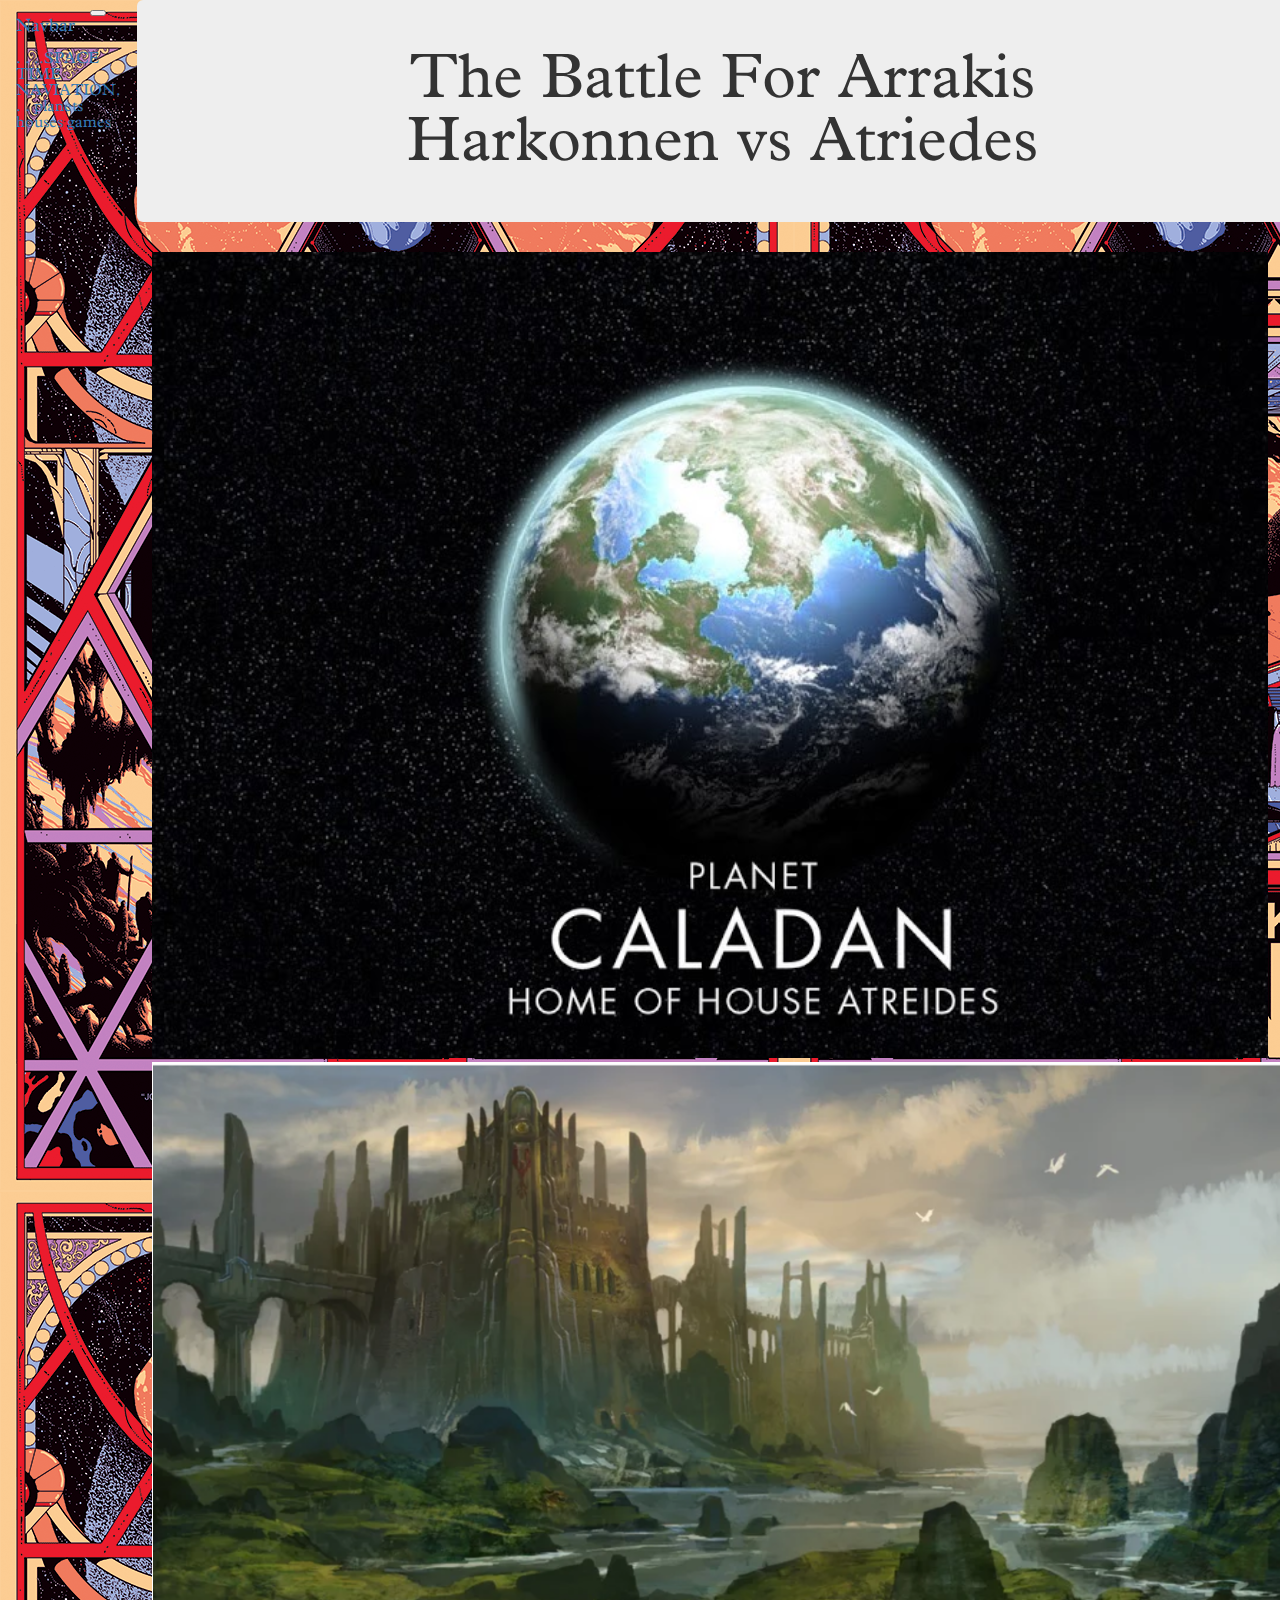
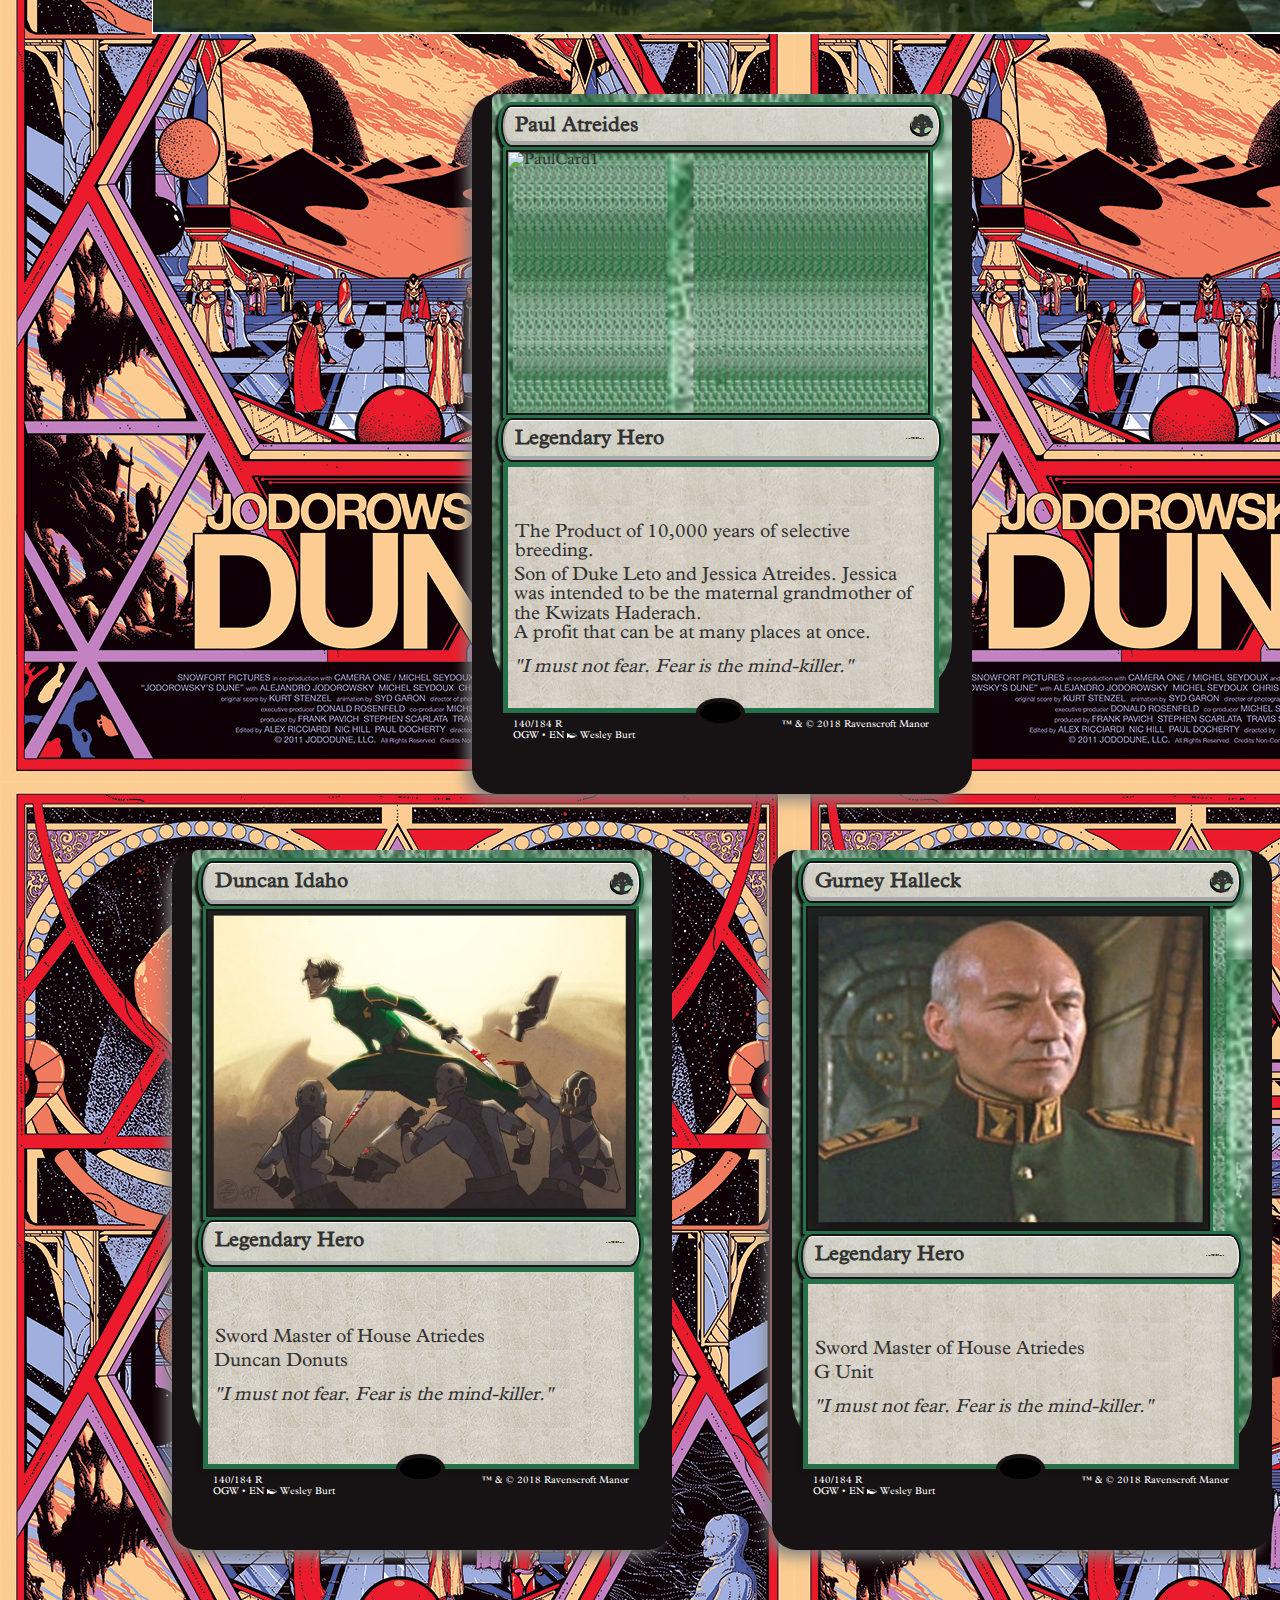
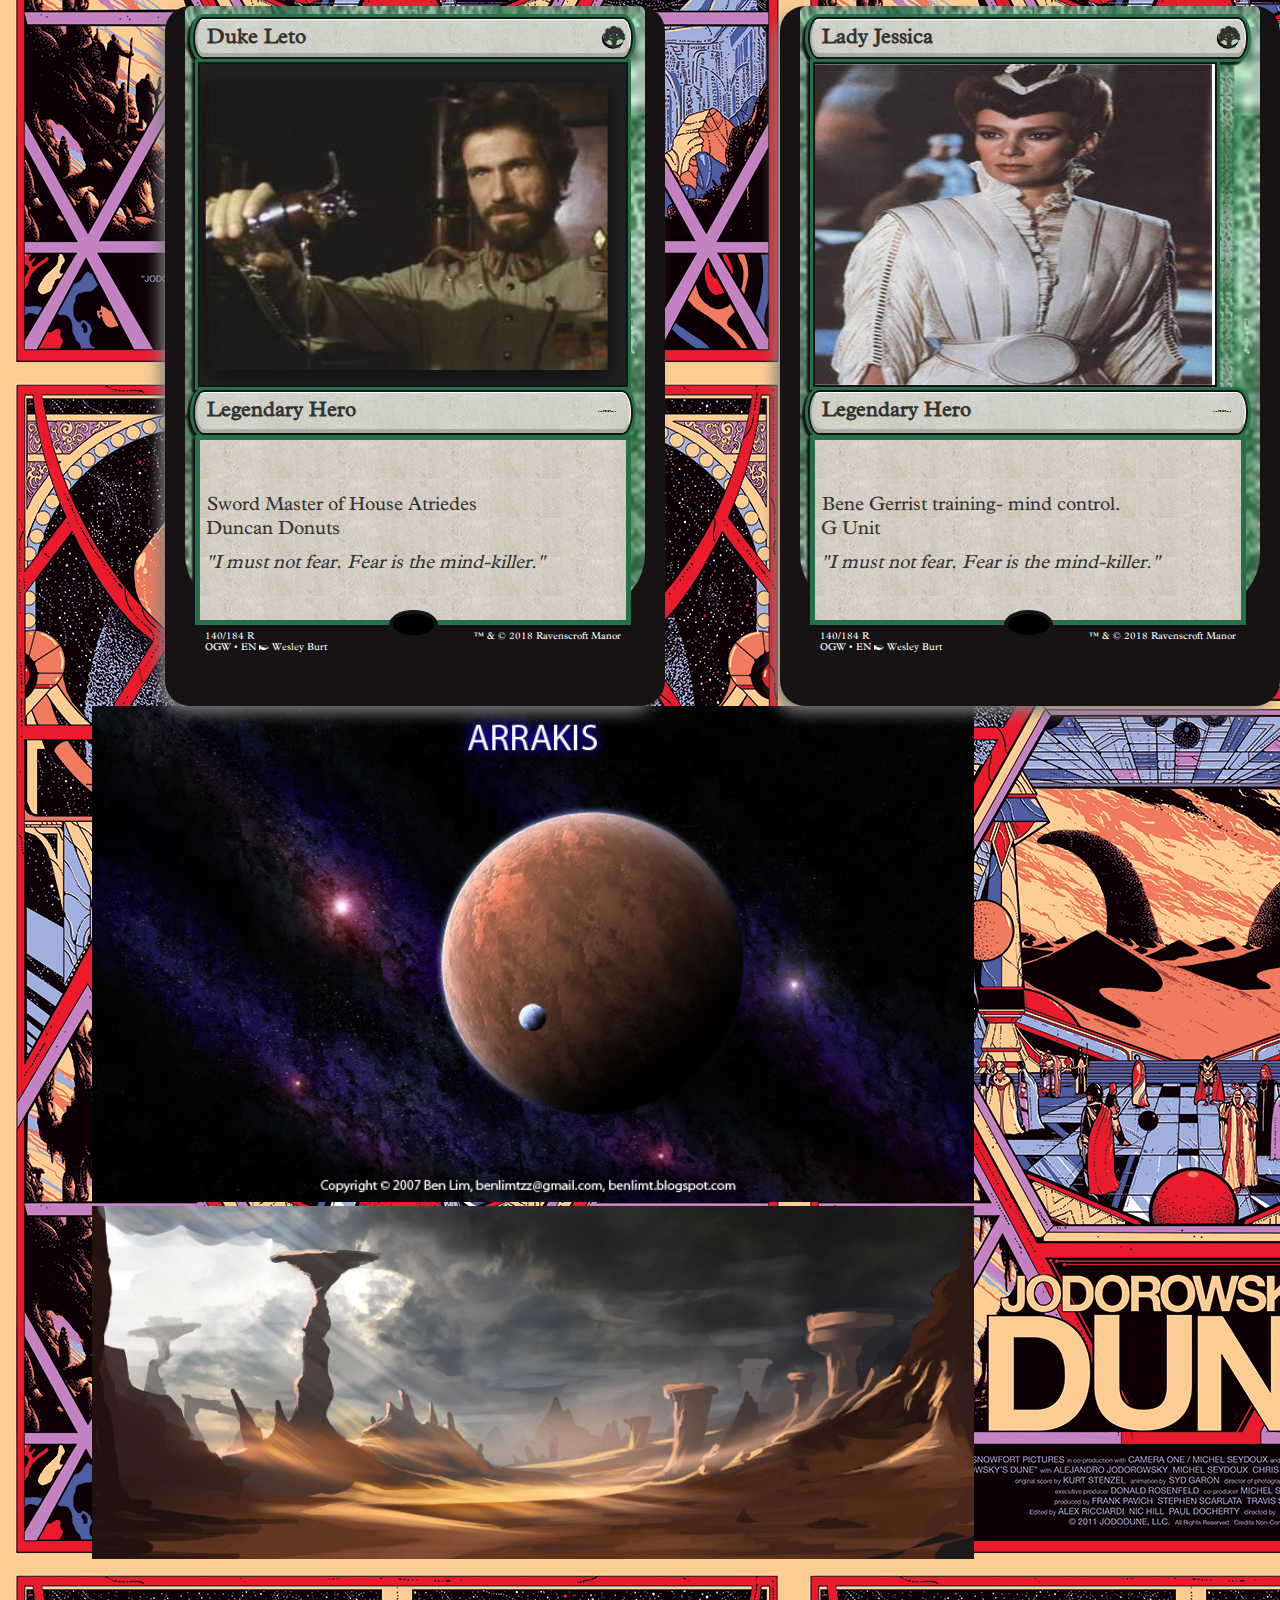
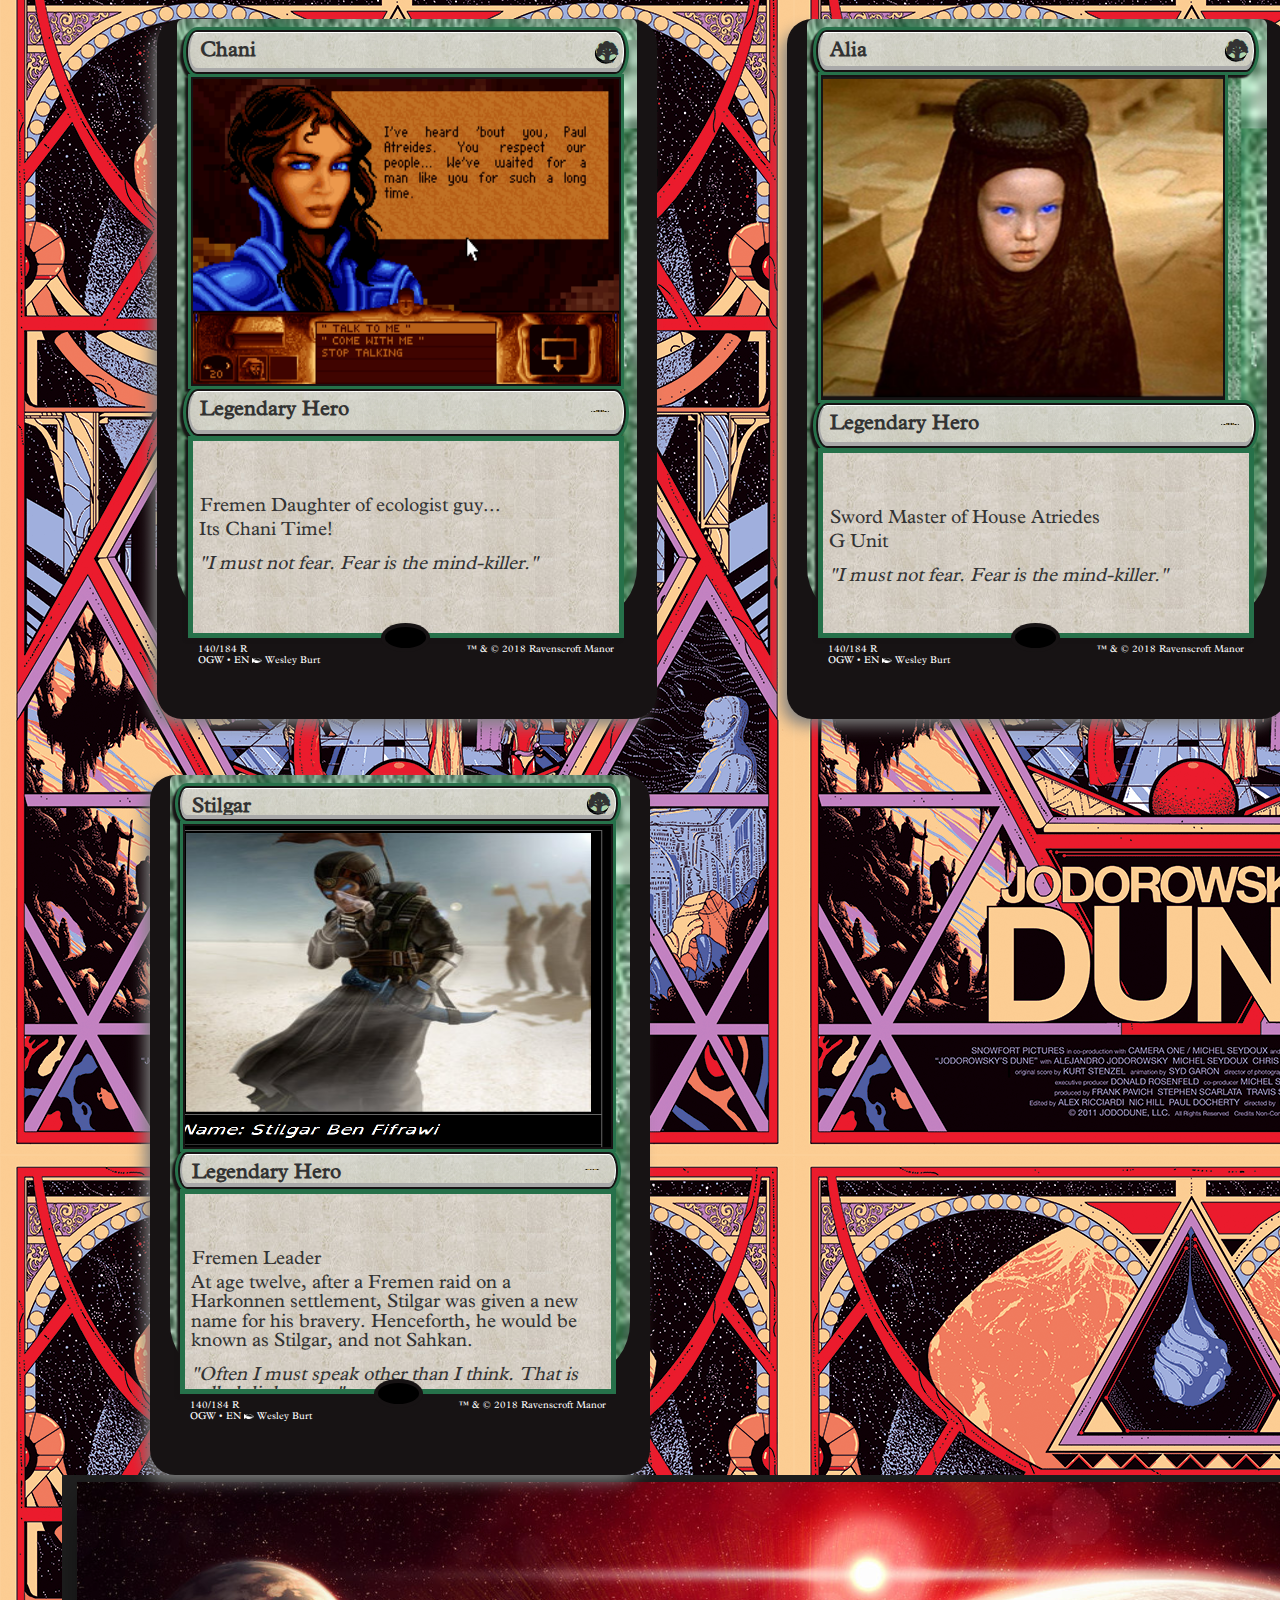
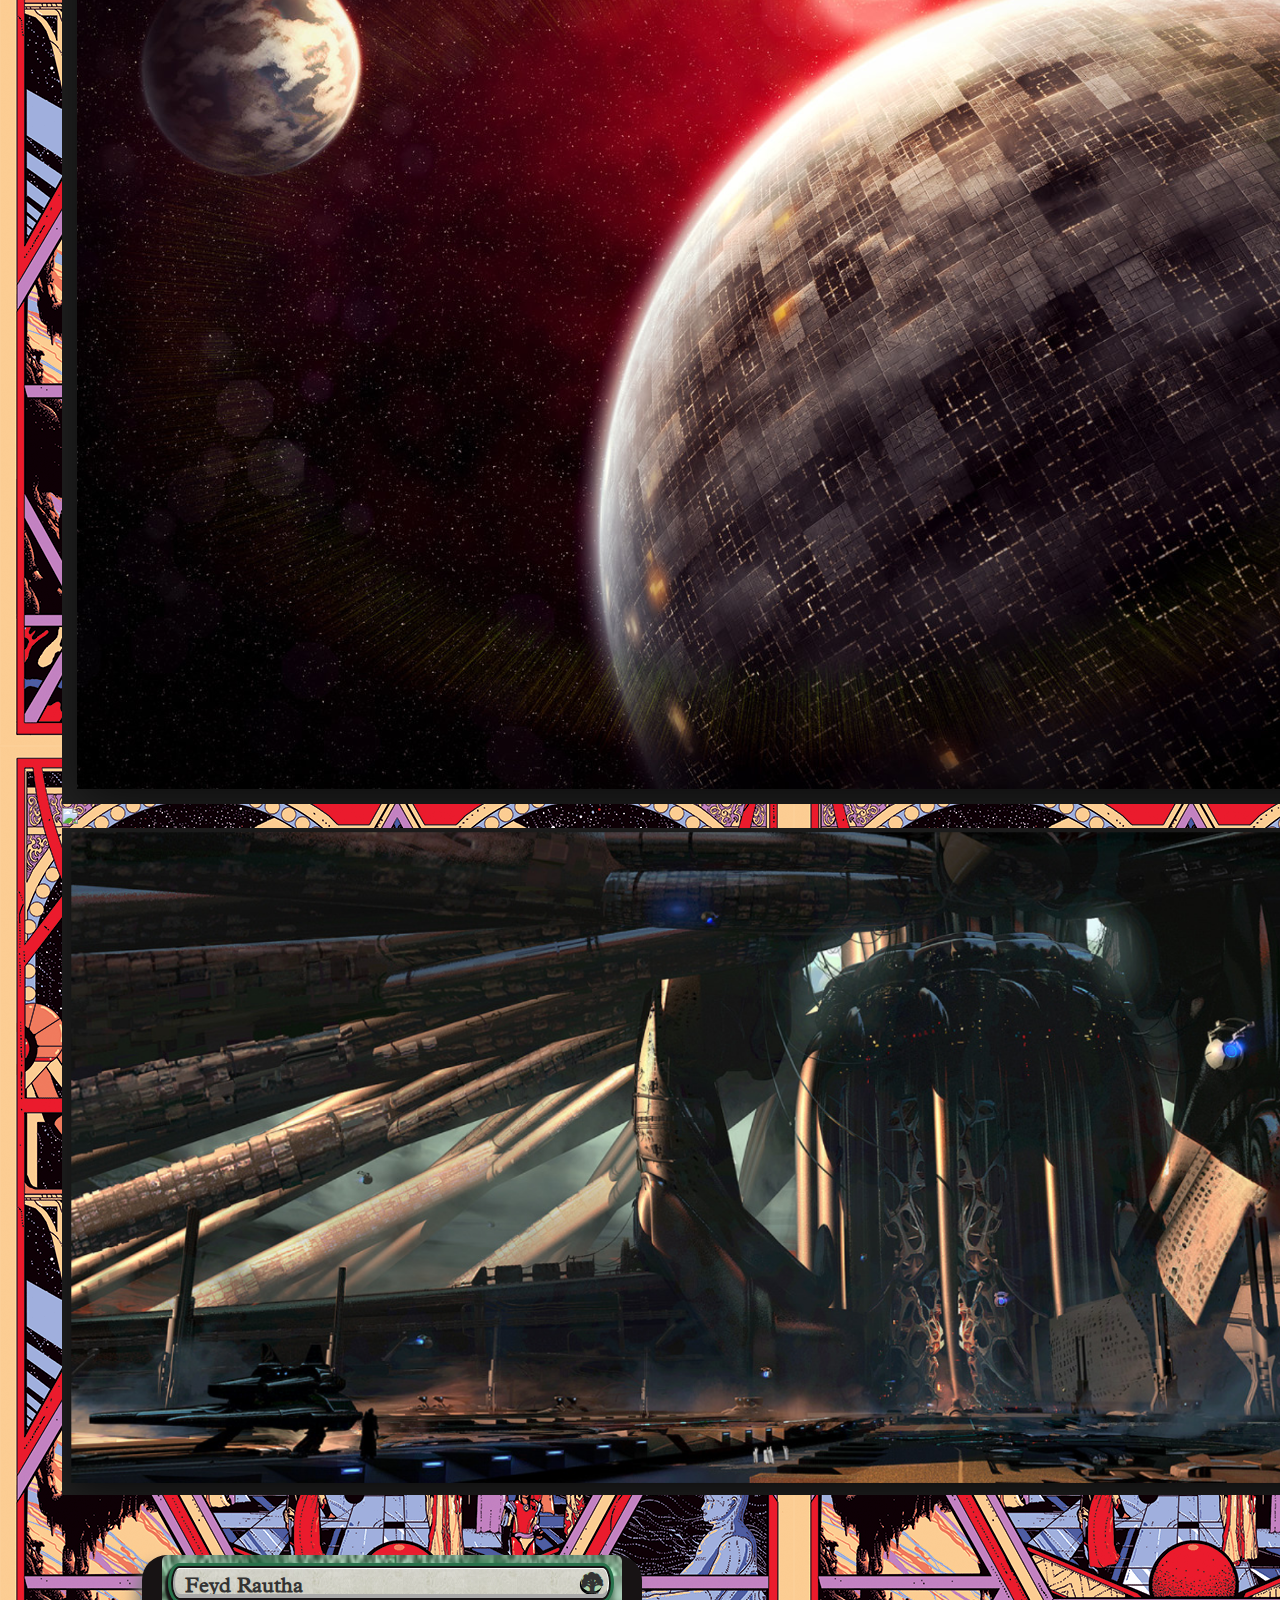
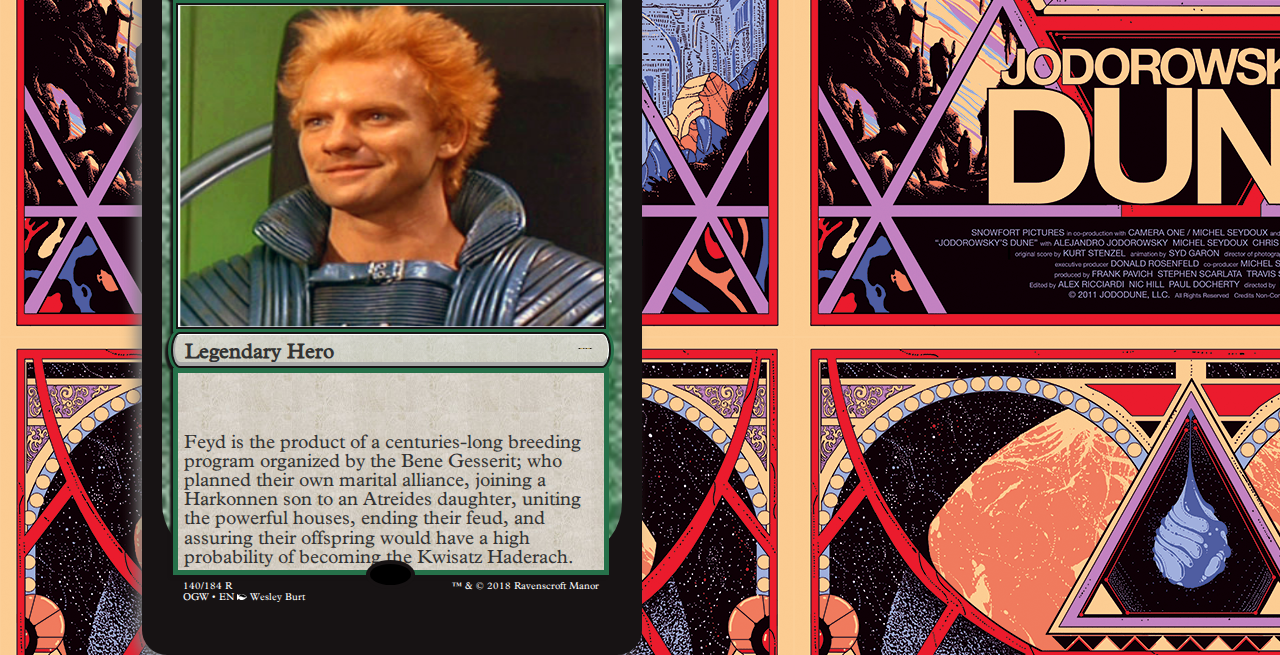
==== commit 987194fe: "Added Nav Bar" ====
--- a/index.html
+++ b/index.html
@@ -33,6 +33,21 @@
     <a class="dropdown-item" href="#">Something else here</a>
   </div>
 </div>-->
+
+<nav class="navbar navbar-expand-lg navbar-light bg-light">
+        <a class="navbar-brand" href="#">Navbar</a>
+        <button class="navbar-toggler" type="button" data-toggle="collapse" data-target="#navbarNavAltMarkup" aria-controls="navbarNavAltMarkup" aria-expanded="false" aria-label="Toggle navigation">
+          <span class="navbar-toggler-icon"></span>
+        </button>
+        <div class="collapse navbar-collapse" id="navbarNavAltMarkup">
+          <div class="navbar-nav">
+            <a class="nav-item nav-link active" href="#">.  .   ..SPACE TIME NAVIATION. .   . <span class="sr-only">(current)</span></a>
+            <a class="nav-item nav-link" href="#">planets</a>
+            <a class="nav-item nav-link" href="#">houses</a>
+            <a class="nav-item nav-link disabled" href="#">games</a>
+          </div>
+        </div>
+      </nav>
 
 <!--Z attribute: --
 
@@ -366,30 +381,28 @@
                                               </div></div>
                             
                     <!--Alia-->
-                                                <div class="col-sm-6">
-                                                    <div class="card-container">
-                                  
-                                                        <div class="card-background">
+               <div class="col-sm-6">
+                             <div class="card-container">
+                              <div class="card-background">                            
+                                     <div class="card-frame">
+                                                               
+                             <div class="frame-header">
+                                      <h1 class="name">Alia</h1>
+                        <i class="ms ms-g" id="mana-icon"></i>
+              </div>
                                                     
-                                                            <div class="card-frame">
-                                                               
-                                                                <div class="frame-header">
-                                                                    <h1 class="name">Alia</h1>
-                                                                    <i class="ms ms-g" id="mana-icon"></i>
-                                                                </div>
+                                   <img class="frame-art" src="dune_deck/assets/images/atreides/aliaPic.PNG" alt="gurneyCard1" width=400px;>
                                                     
-                                                                <img class="frame-art" src="dune_deck/assets/images/atreides/aliaPic.PNG" alt="gurneyCard1" width=400px;>
+                            <div class="frame-type-line">
+                                             <h1 class="type">Legendary Hero</h1>
+                                              <img src="dune_deck/assets/images/OGW_R.png" id="set-icon" alt="OGW-icon">
+                                          </div>
                                                     
-                                                                <div class="frame-type-line">
-                                                                    <h1 class="type">Legendary Hero</h1>
-                                                                    <img src="dune_deck/assets/images/OGW_R.png" id="set-icon" alt="OGW-icon">
-                                                                </div>
-                                                    
-                                                                <div class="frame-text-box">
-                                                                    <p class="description ftb-inner-margin"> 
-                                                                     Sword Master of House Atriedes 
+                                        <div class="frame-text-box">
+                                           <p class="description ftb-inner-margin"> 
+                                                           Sword Master of House Atriedes 
                                                                     </p>
-                                                                    <p class="description">
+                                               <p class="description">
                                                                        G Unit
                                                                     </p>
                                                                     <p class="flavour-text">"I must not fear. Fear is the mind-killer."
@@ -438,18 +451,18 @@
                                                                                 Henceforth, he would be known as Stilgar, and not Sahkan.
                                                                             
                                                                             </p>
-                                                                            <p class="flavour-text">"Often I must speak other than I think. That is called diplomacy."<br>
-                                                                                -Stilgar
-                                                                            </p>
-                                                                        </div>
-                                                            
-                                                                        <div class="frame-bottom-info inner-margin">
-                                                                            <div class="fbi-left">
-                                                                                <p>140/184 R</p>
-                                                                                <p>OGW &#x2022; EN <img class="paintbrush" src="dune_deck/assets/images/paintbrush_white.png" alt="paintbrush icon"> Wesley Burt</p>
-                                                                            </div>
-                                                            
-                                                                            <div class="fbi-center"></div>
+                                                                 <p class="flavour-text">"Often I must speak other than I think. That is called diplomacy."<br>
+                                                                -Stilgar
+                                                            </p>
+                                                          </div>
+                                                            
+                                                               <div class="frame-bottom-info inner-margin">
+                                                                <div class="fbi-left">
+                                                            <p>140/184 R</p>
+                                                           <p>OGW &#x2022; EN <img class="paintbrush" src="dune_deck/assets/images/paintbrush_white.png" alt="paintbrush icon"> Wesley Burt</p>
+                                                        </div>
+                                                            
+                                                    <div class="fbi-center"></div>
                                                             
                                                                             <div class="fbi-right">
                                                                                 &#x99; &amp; &#169; 2018 Ravenscroft Manor
@@ -478,21 +491,21 @@
                                                                                
                                 <div class="frame-header">
                                              <h1 class="name">Feyd Rautha</h1>
-                                                                                    <i class="ms ms-g" id="mana-icon"></i>
-                                                                                </div>
+                                                     <i class="ms ms-g" id="mana-icon"></i>
+                                                                </div>
                                                                     
-                                                                                <img class="frame-art" src="dune_deck/assets/images/harkonnen/feydRauthaSting.PNG" alt="feydRauthaCard1">
+                                                  <img class="frame-art" src="dune_deck/assets/images/harkonnen/feydRauthaSting.PNG" alt="feydRauthaCard1">
                                                                     
-                                                                                <div class="frame-type-line">
-                                                                                    <h1 class="type">Legendary Hero</h1>
-                                                                                    <img src="dune_deck/assets/images/OGW_R.png" id="set-icon" alt="OGW-icon">
-                                                                                </div>
+                                                      <div class="frame-type-line">
+                                                      <h1 class="type">Legendary Hero</h1>
+                                                          <img src="dune_deck/assets/images/OGW_R.png" id="set-icon" alt="OGW-icon">
+                                                                </div>
                                                                     
-                                                                                <div class="frame-text-box">
-                                                                                    <p class="description ftb-inner-margin"> 
+                                                       <div class="frame-text-box">
+                                                        <p class="description ftb-inner-margin"> 
                                                                                      
-                                                                                    </p>
-                                                                                    <p class="description">
+                                                    </p>
+                                                        <p class="description">
                                                                                             Feyd is the product of a 
                                                                                             centuries-long breeding program organized by the Bene Gesserit; 
                                                                                           who planned their own marital alliance, joining a Harkonnen son to an Atreides 
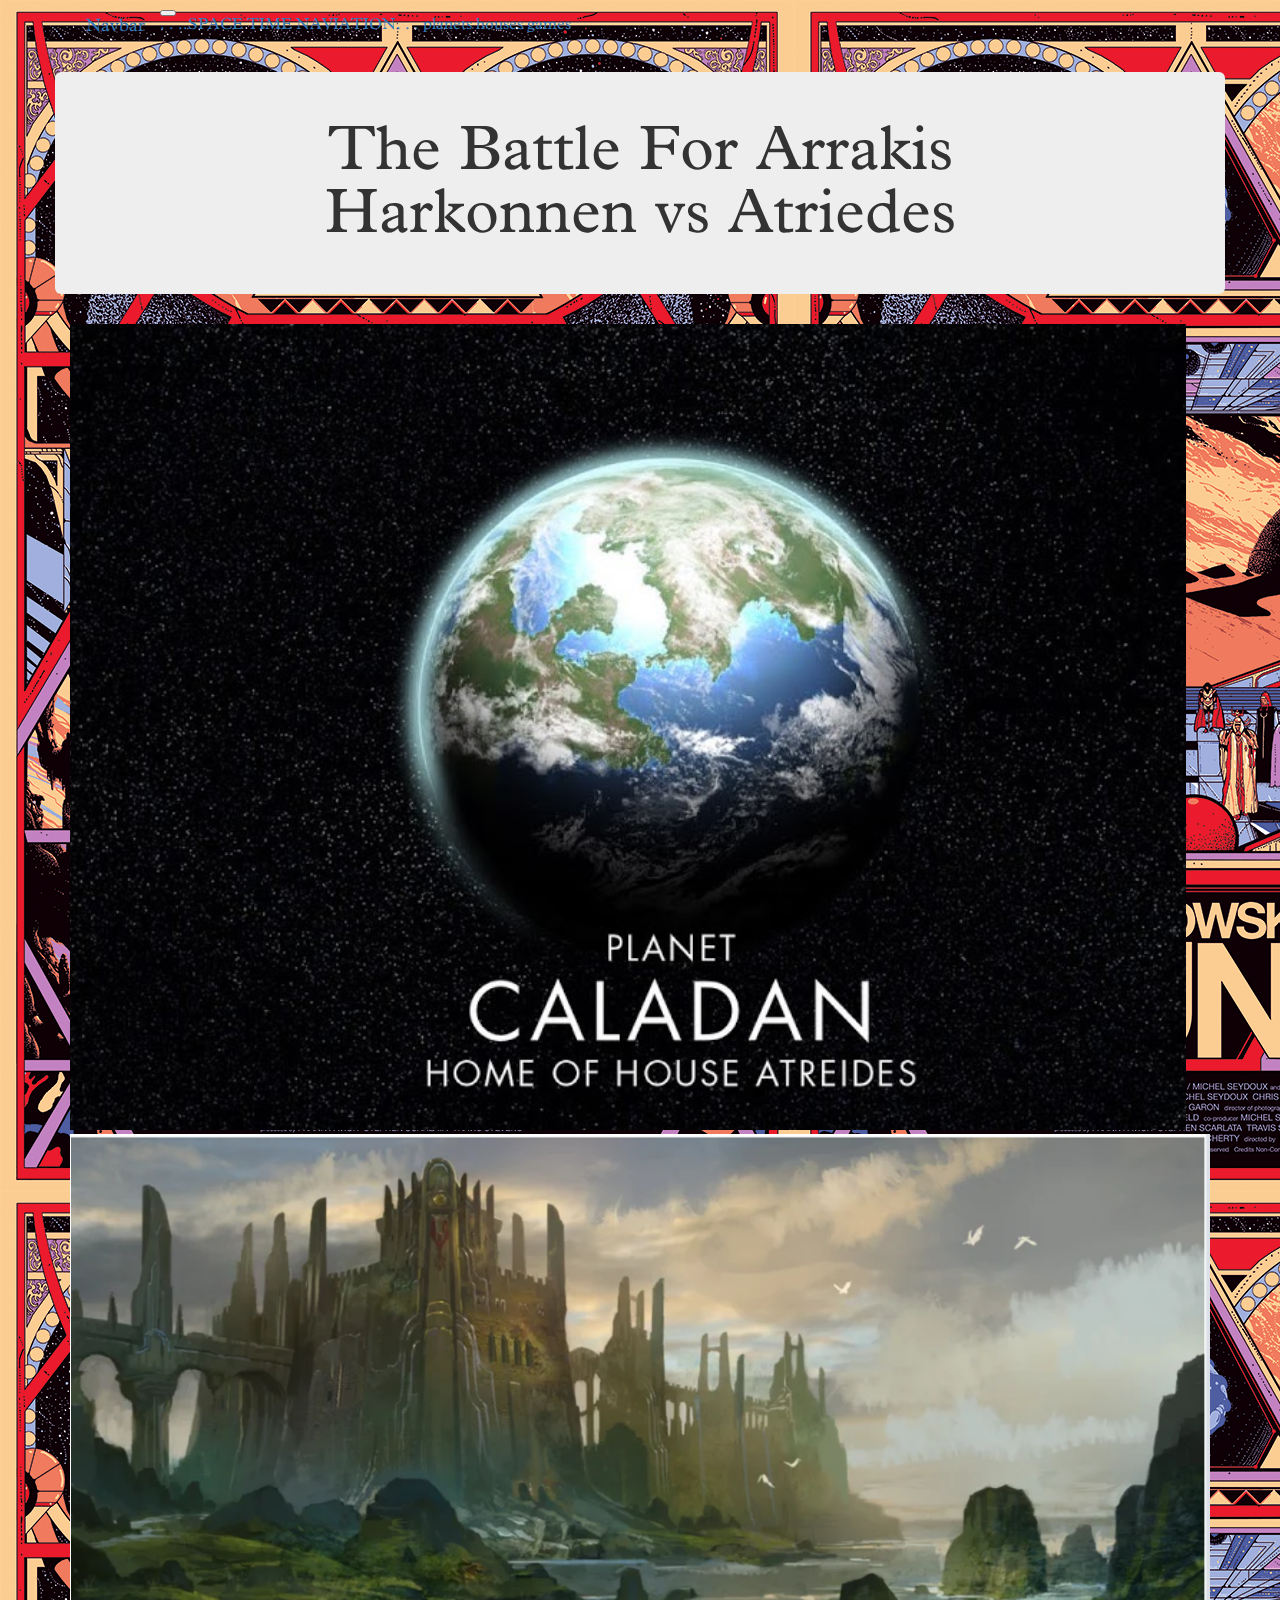
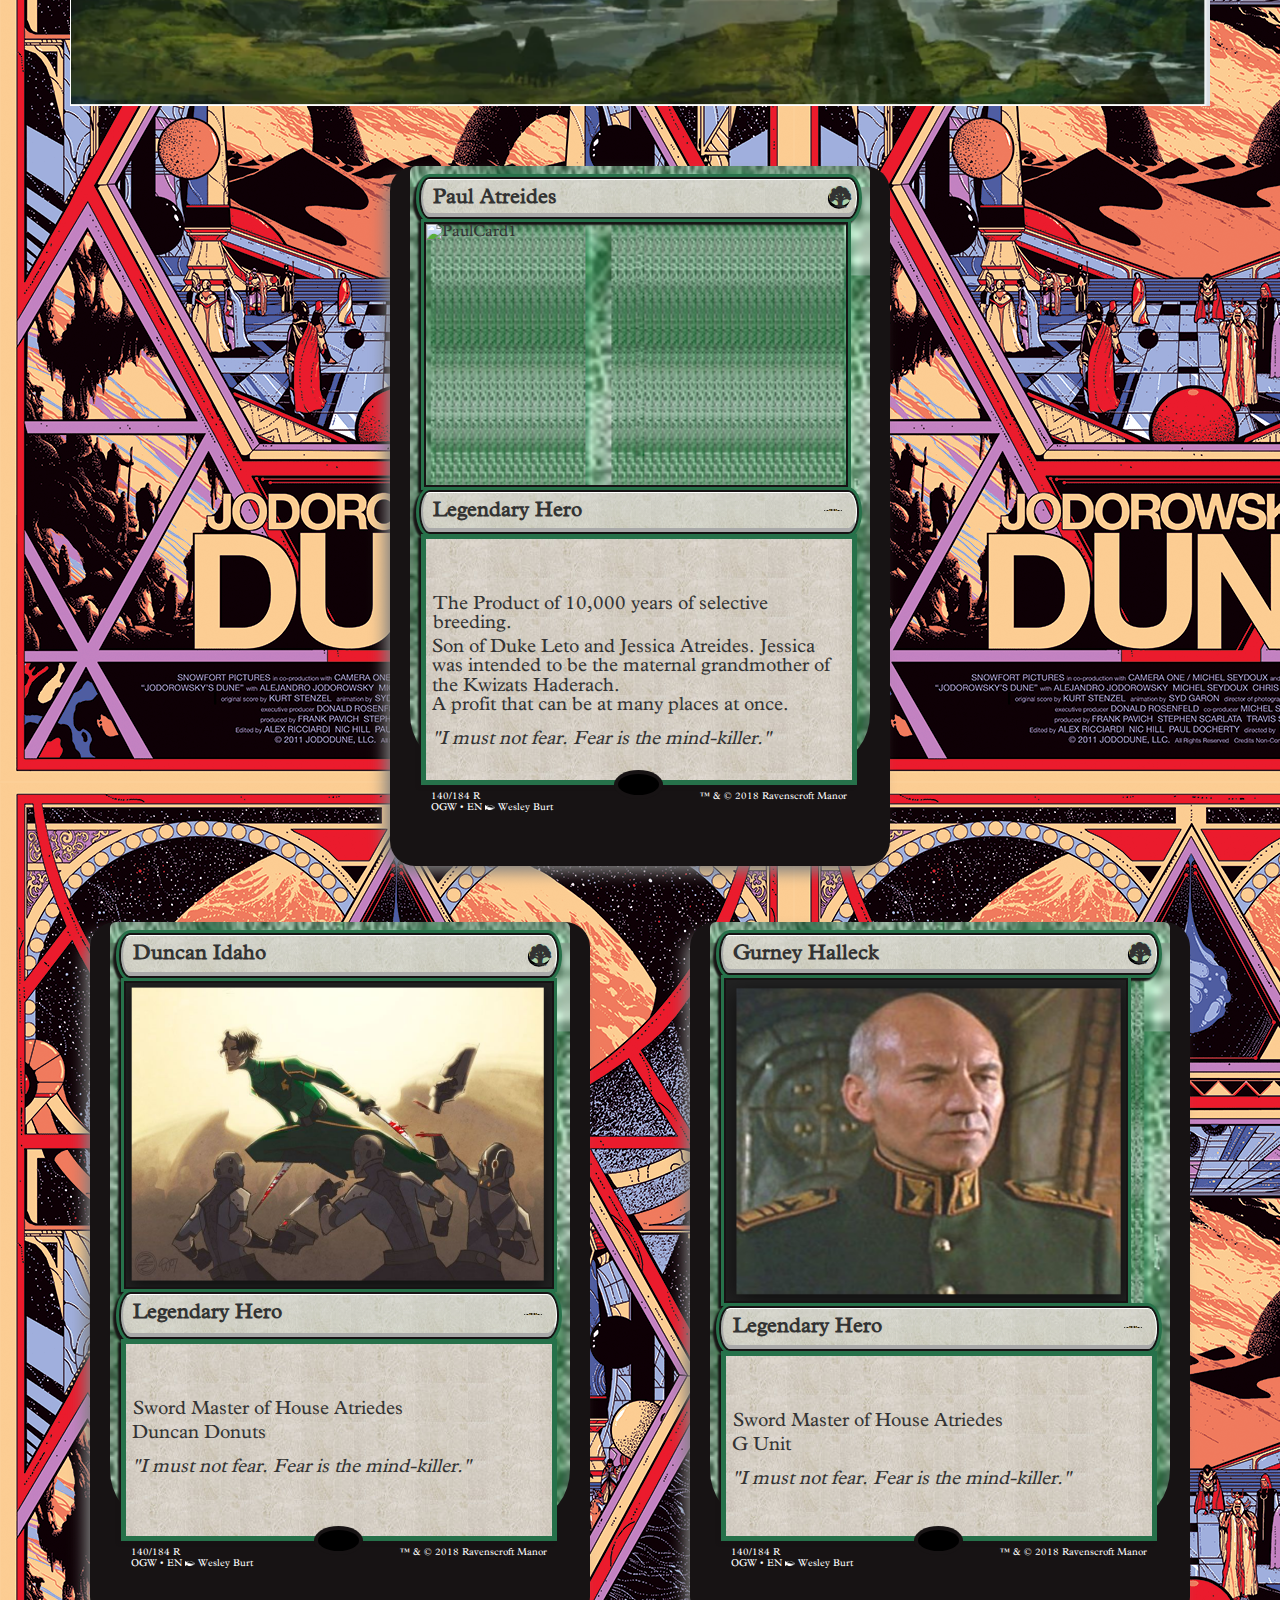
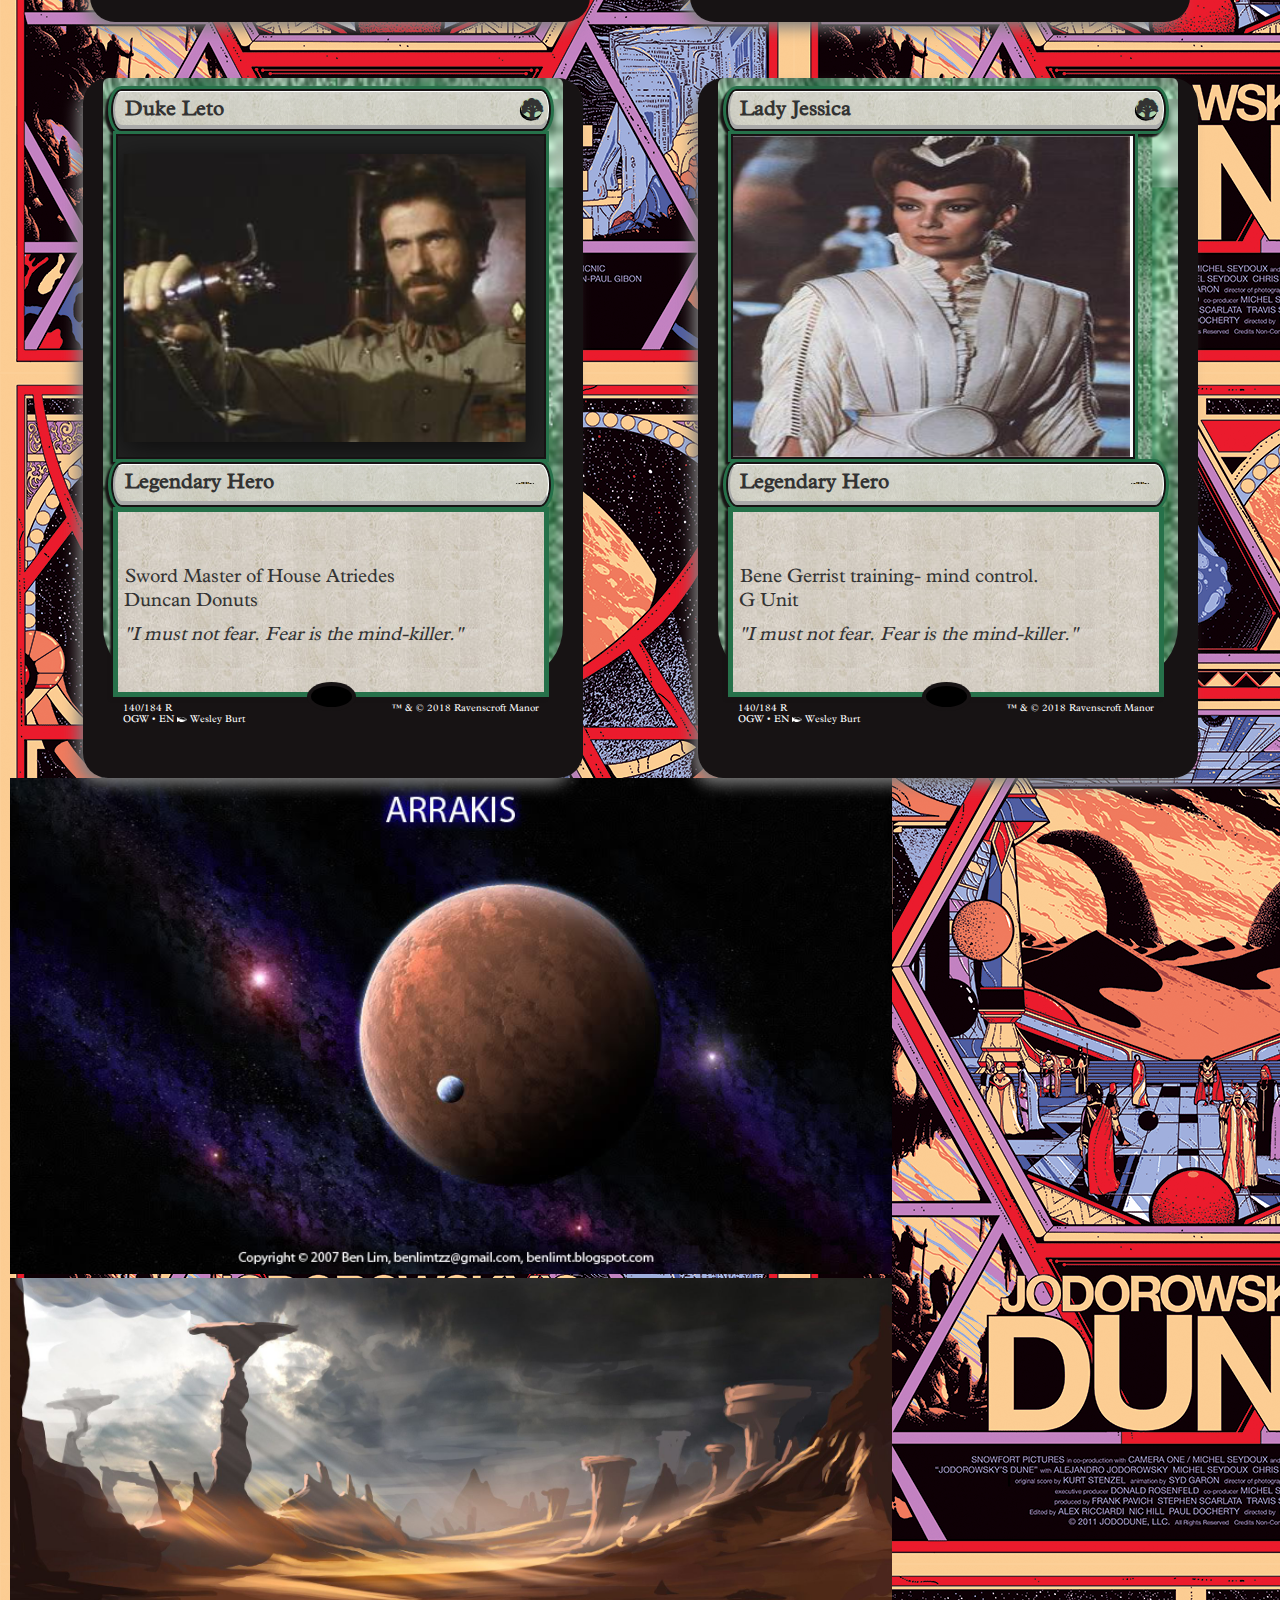
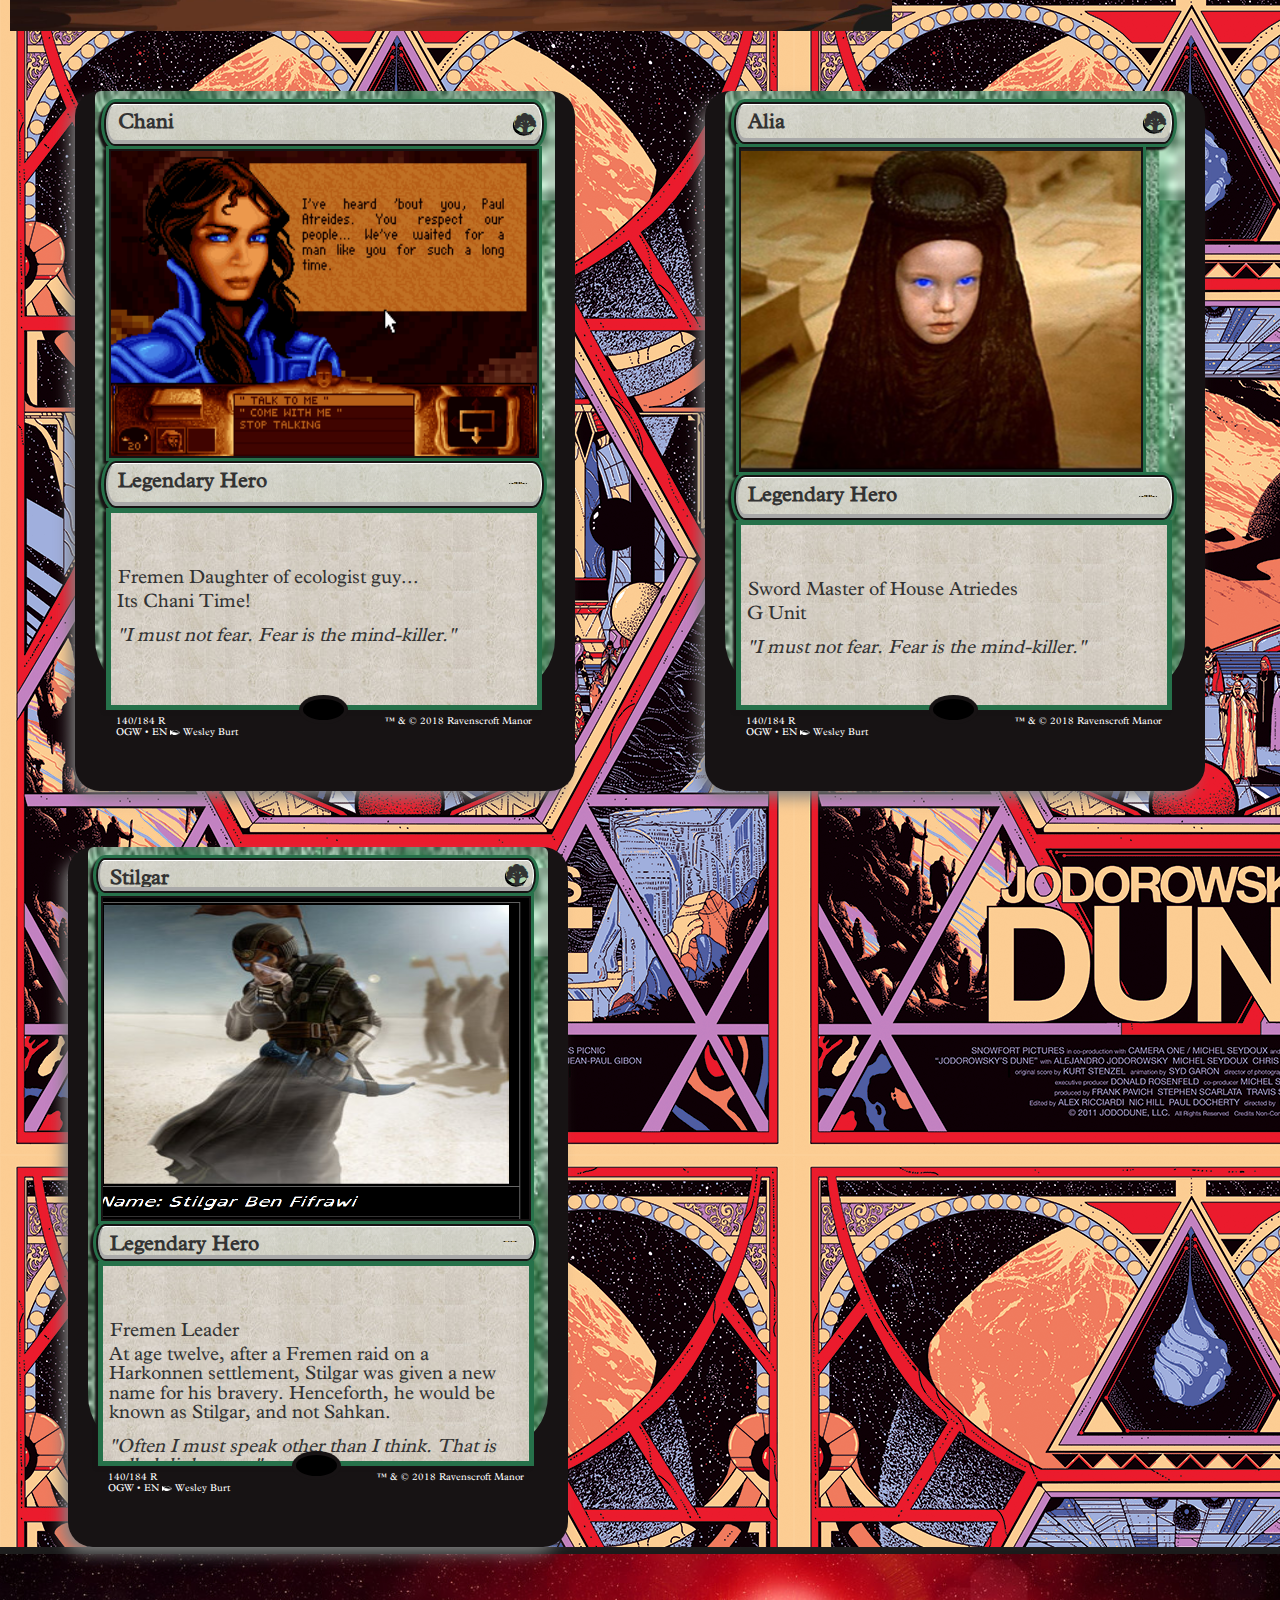
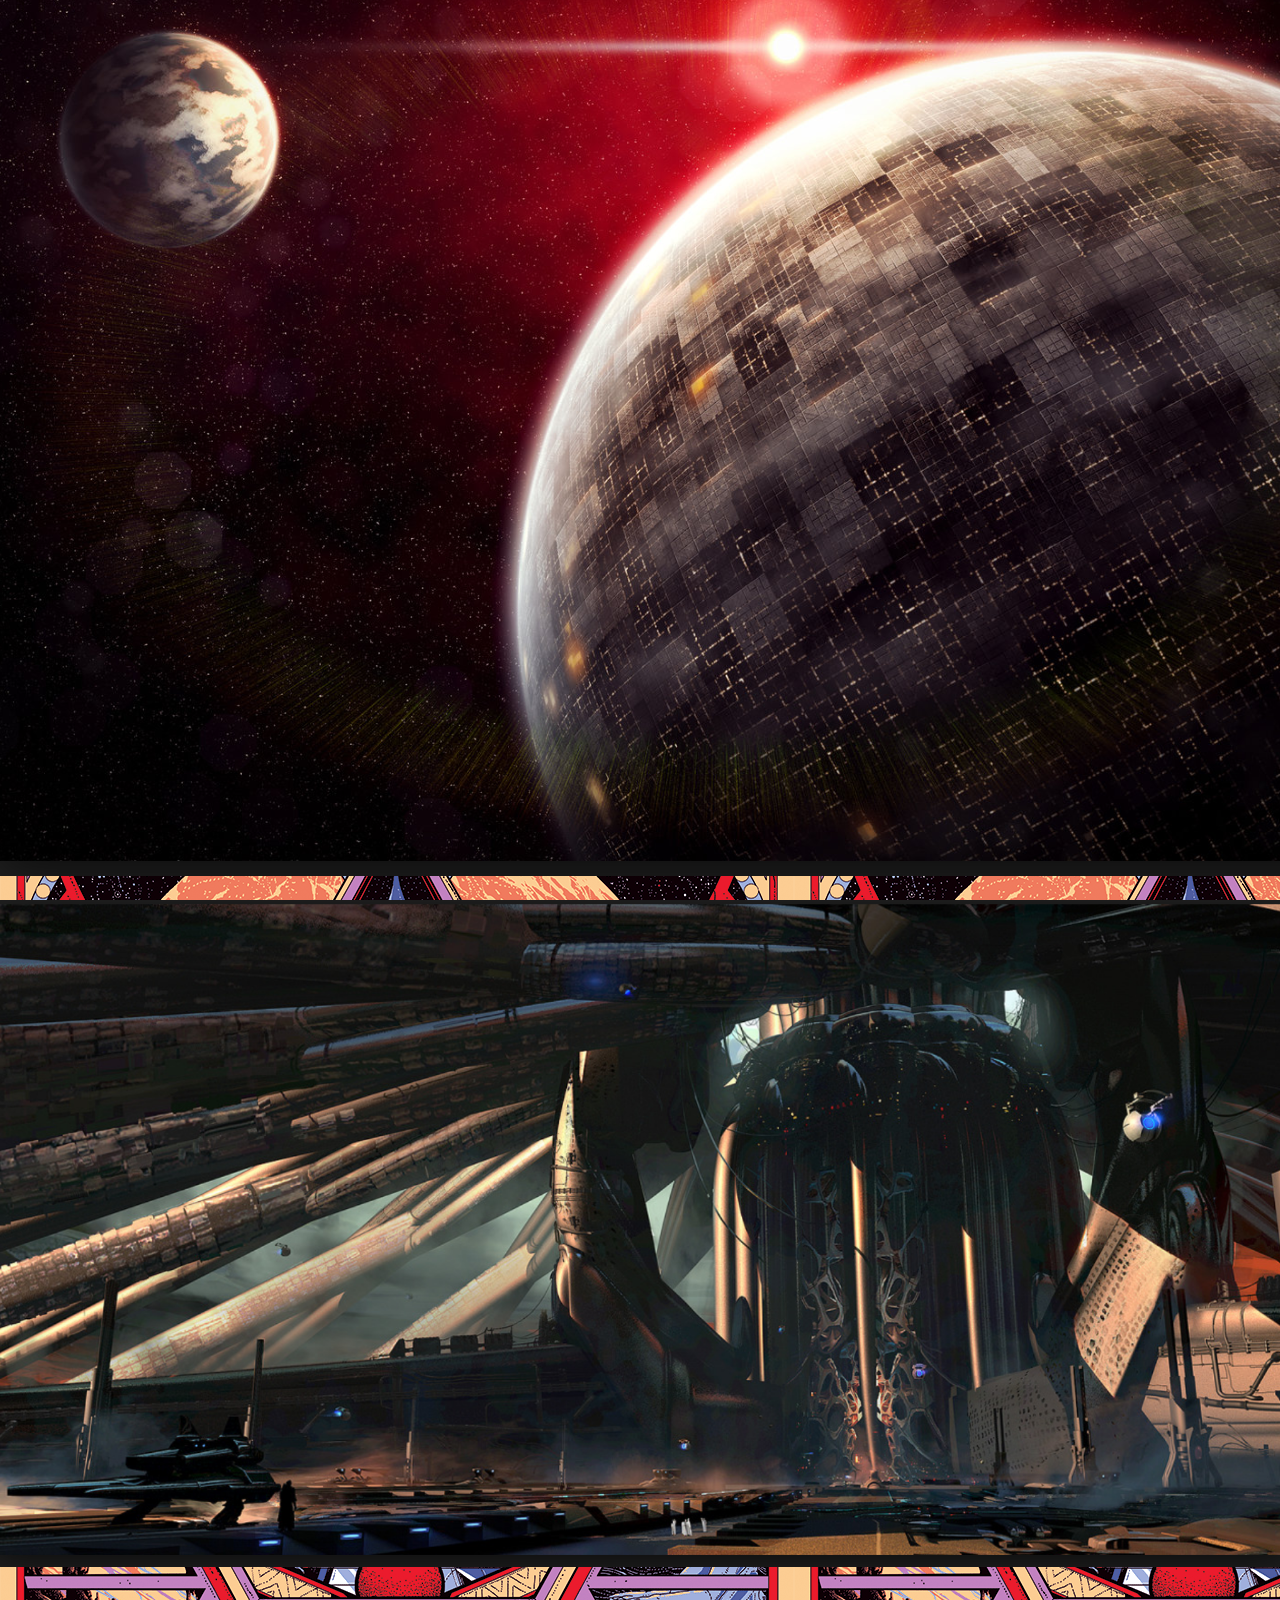
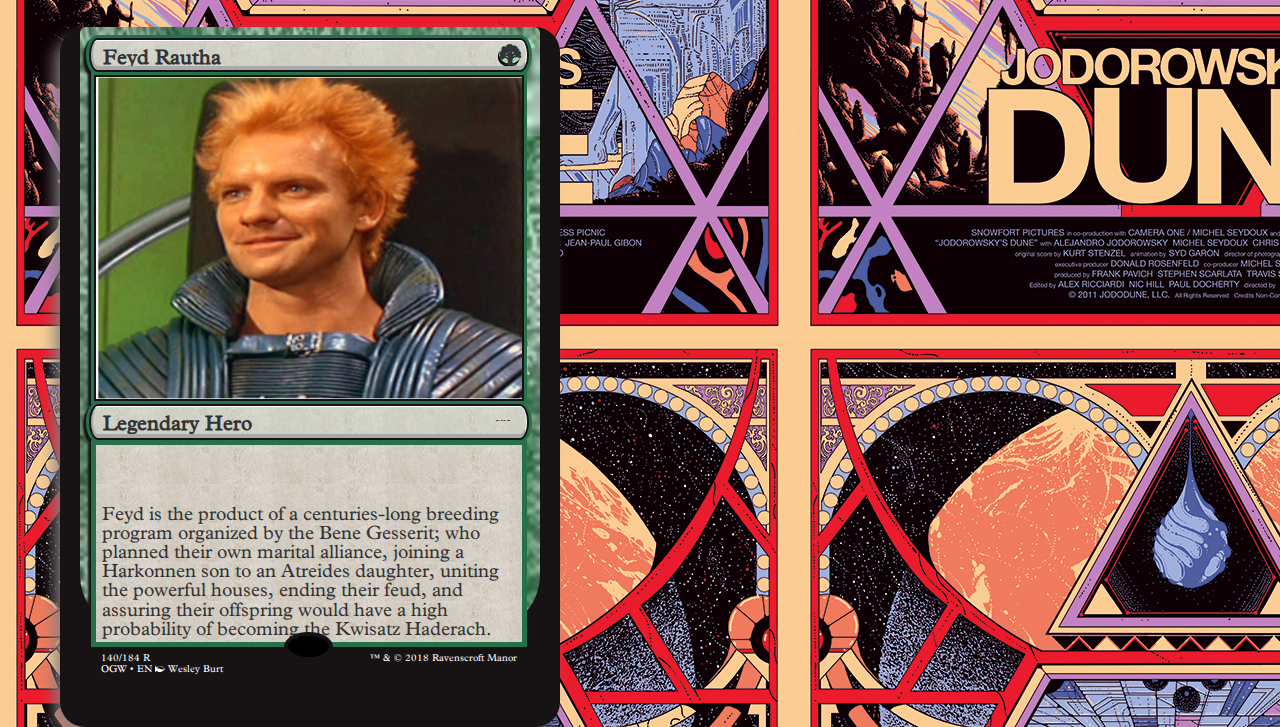
==== commit 9526727e: "Nav bar 2nd try" ====
--- a/index.html
+++ b/index.html
@@ -34,21 +34,6 @@
   </div>
 </div>-->
 
-<nav class="navbar navbar-expand-lg navbar-light bg-light">
-        <a class="navbar-brand" href="#">Navbar</a>
-        <button class="navbar-toggler" type="button" data-toggle="collapse" data-target="#navbarNavAltMarkup" aria-controls="navbarNavAltMarkup" aria-expanded="false" aria-label="Toggle navigation">
-          <span class="navbar-toggler-icon"></span>
-        </button>
-        <div class="collapse navbar-collapse" id="navbarNavAltMarkup">
-          <div class="navbar-nav">
-            <a class="nav-item nav-link active" href="#">.  .   ..SPACE TIME NAVIATION. .   . <span class="sr-only">(current)</span></a>
-            <a class="nav-item nav-link" href="#">planets</a>
-            <a class="nav-item nav-link" href="#">houses</a>
-            <a class="nav-item nav-link disabled" href="#">games</a>
-          </div>
-        </div>
-      </nav>
-
 <!--Z attribute: --
 
 <div class= "popup">
@@ -70,6 +55,22 @@
 
 
 <div class="container">
+        <nav class="navbar navbar-expand-lg navbar-light bg-light">
+                <a class="navbar-brand" href="#">Navbar</a>
+                <button class="navbar-toggler" type="button" data-toggle="collapse" data-target="#navbarNavAltMarkup" aria-controls="navbarNavAltMarkup" aria-expanded="false" aria-label="Toggle navigation">
+                  <span class="navbar-toggler-icon"></span>
+                </button>
+                <div class="collapse navbar-collapse" id="navbarNavAltMarkup">
+                  <div class="navbar-nav">
+                    <a class="nav-item nav-link active" href="#">.  .   ..SPACE TIME NAVIATION. .   . <span class="sr-only">(current)</span></a>
+                    <a class="nav-item nav-link" href="#">planets</a>
+                    <a class="nav-item nav-link" href="#">houses</a>
+                    <a class="nav-item nav-link disabled" href="#">games</a>
+                  </div>
+                </div>
+              </nav>
+
+
   <div class="row"> <!----row div 1-->
 <div class="jumbotron" text.center>
   <h1 class="text-center">The Battle For Arrakis<br>
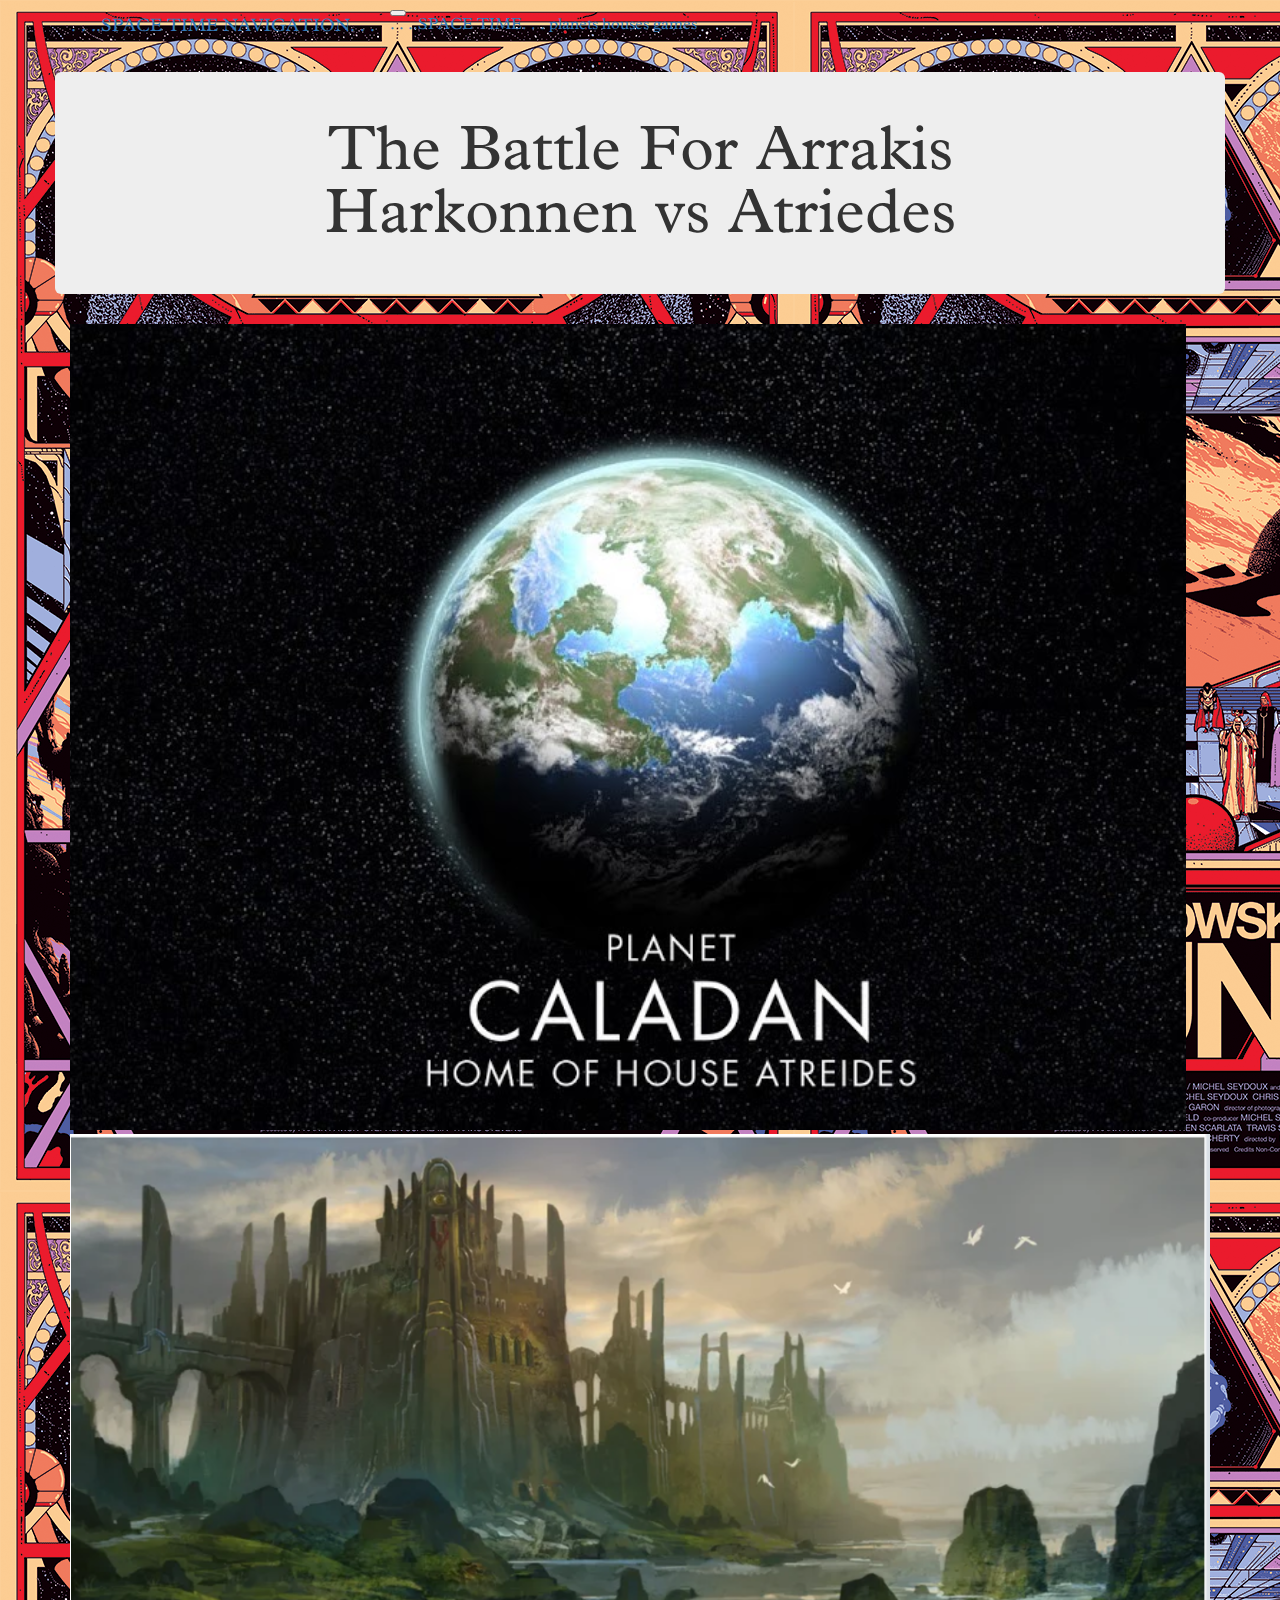
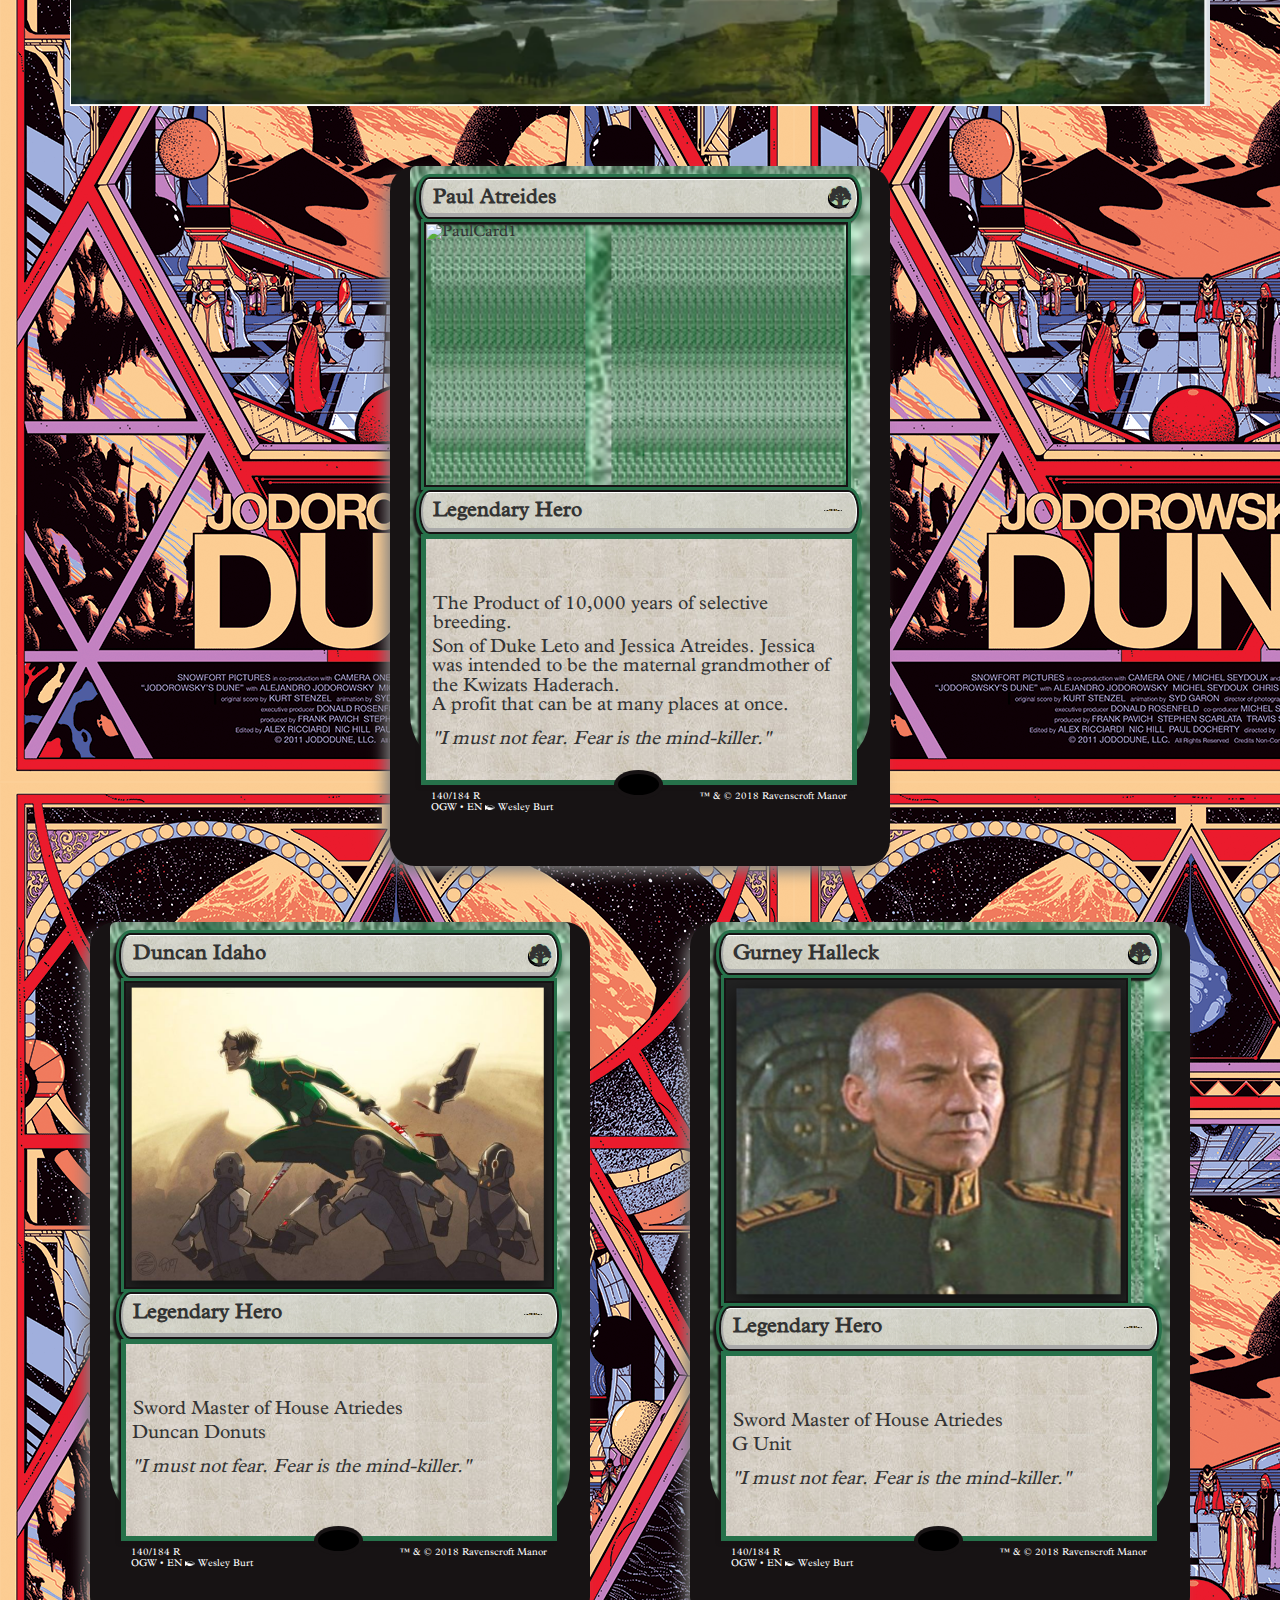
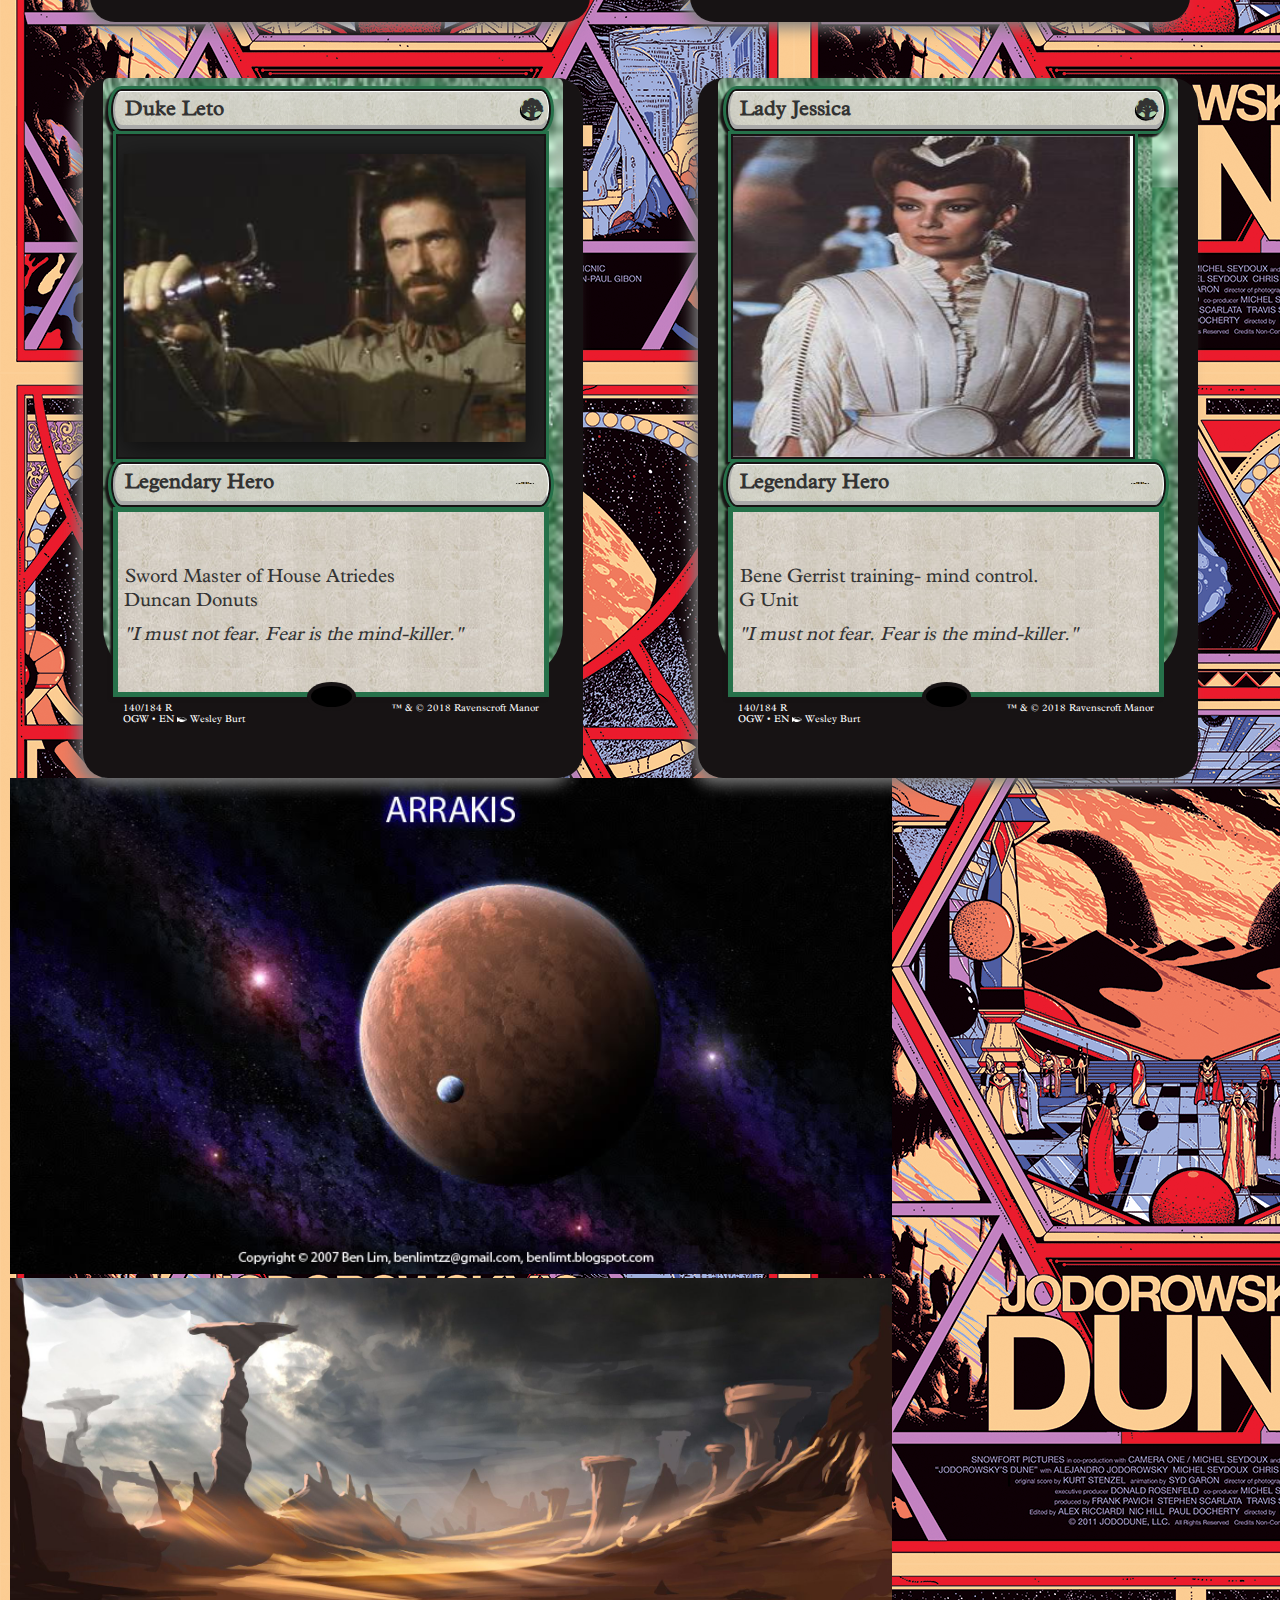
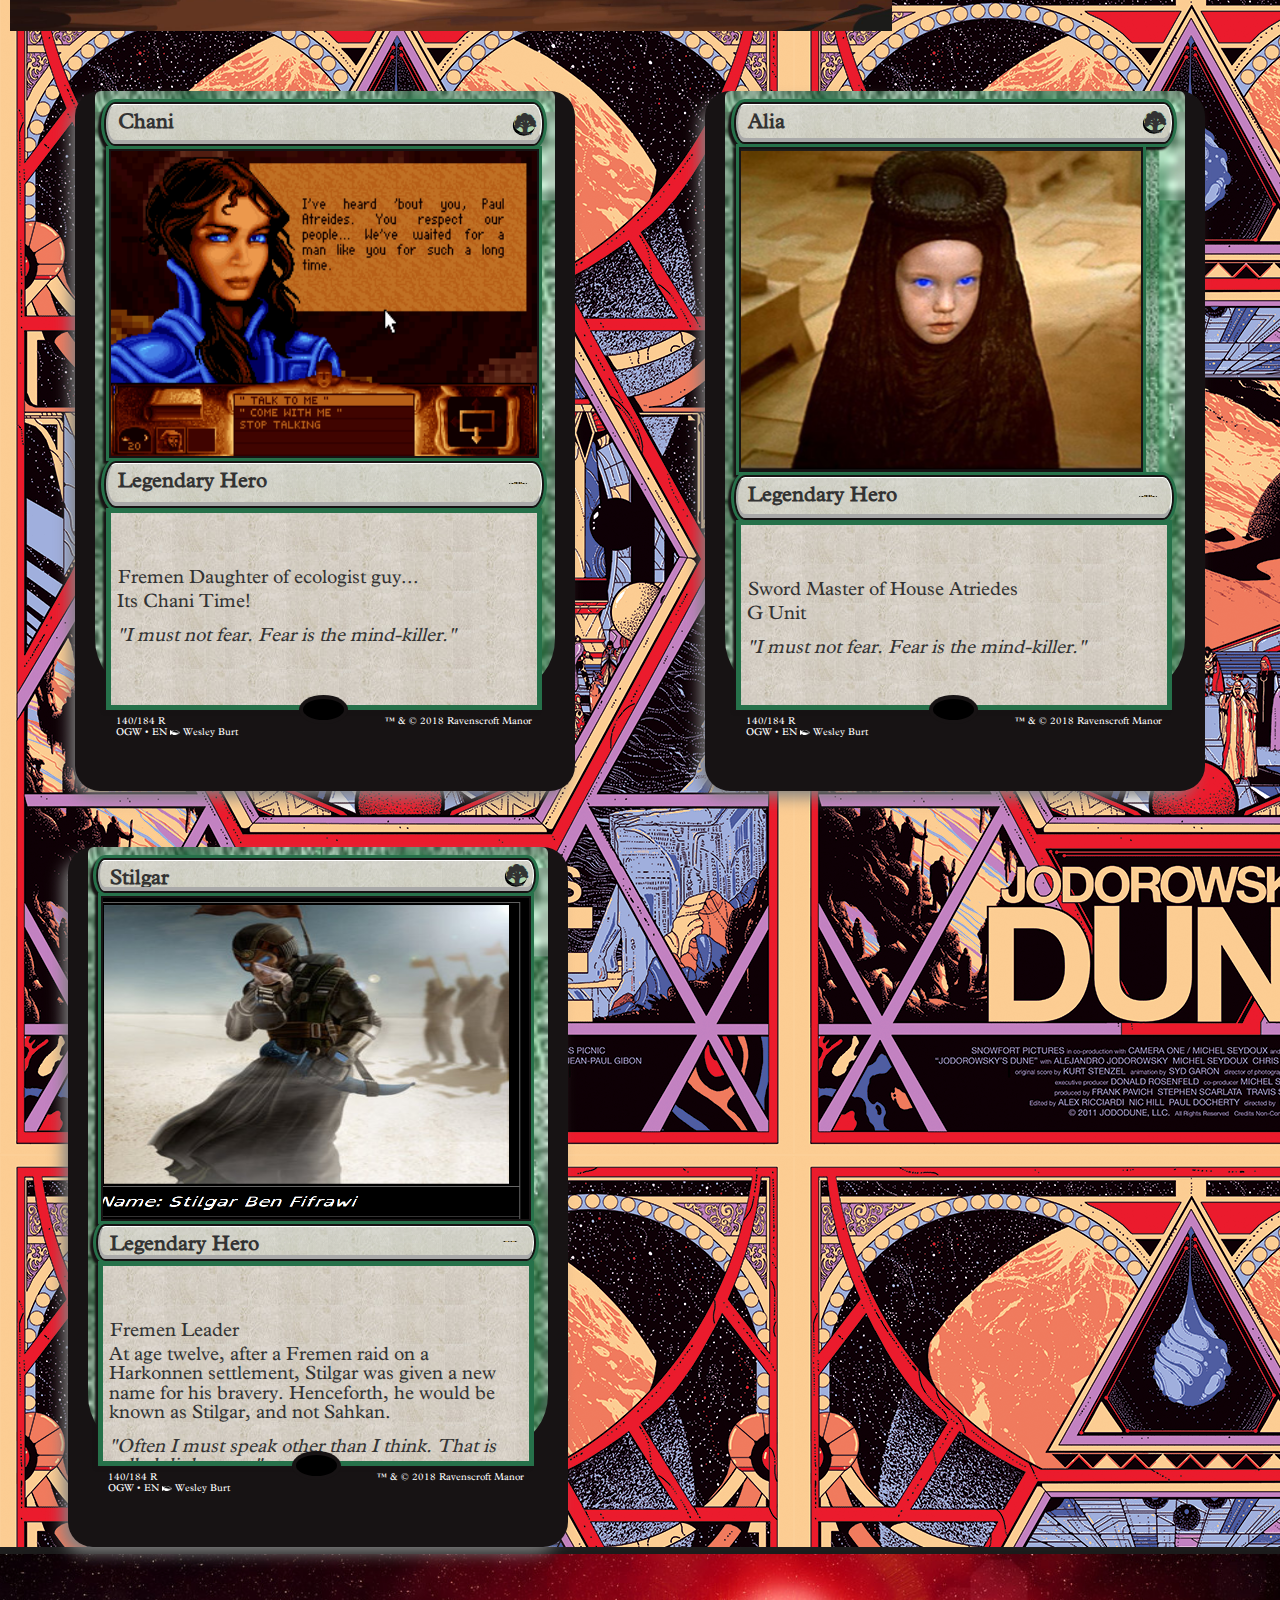
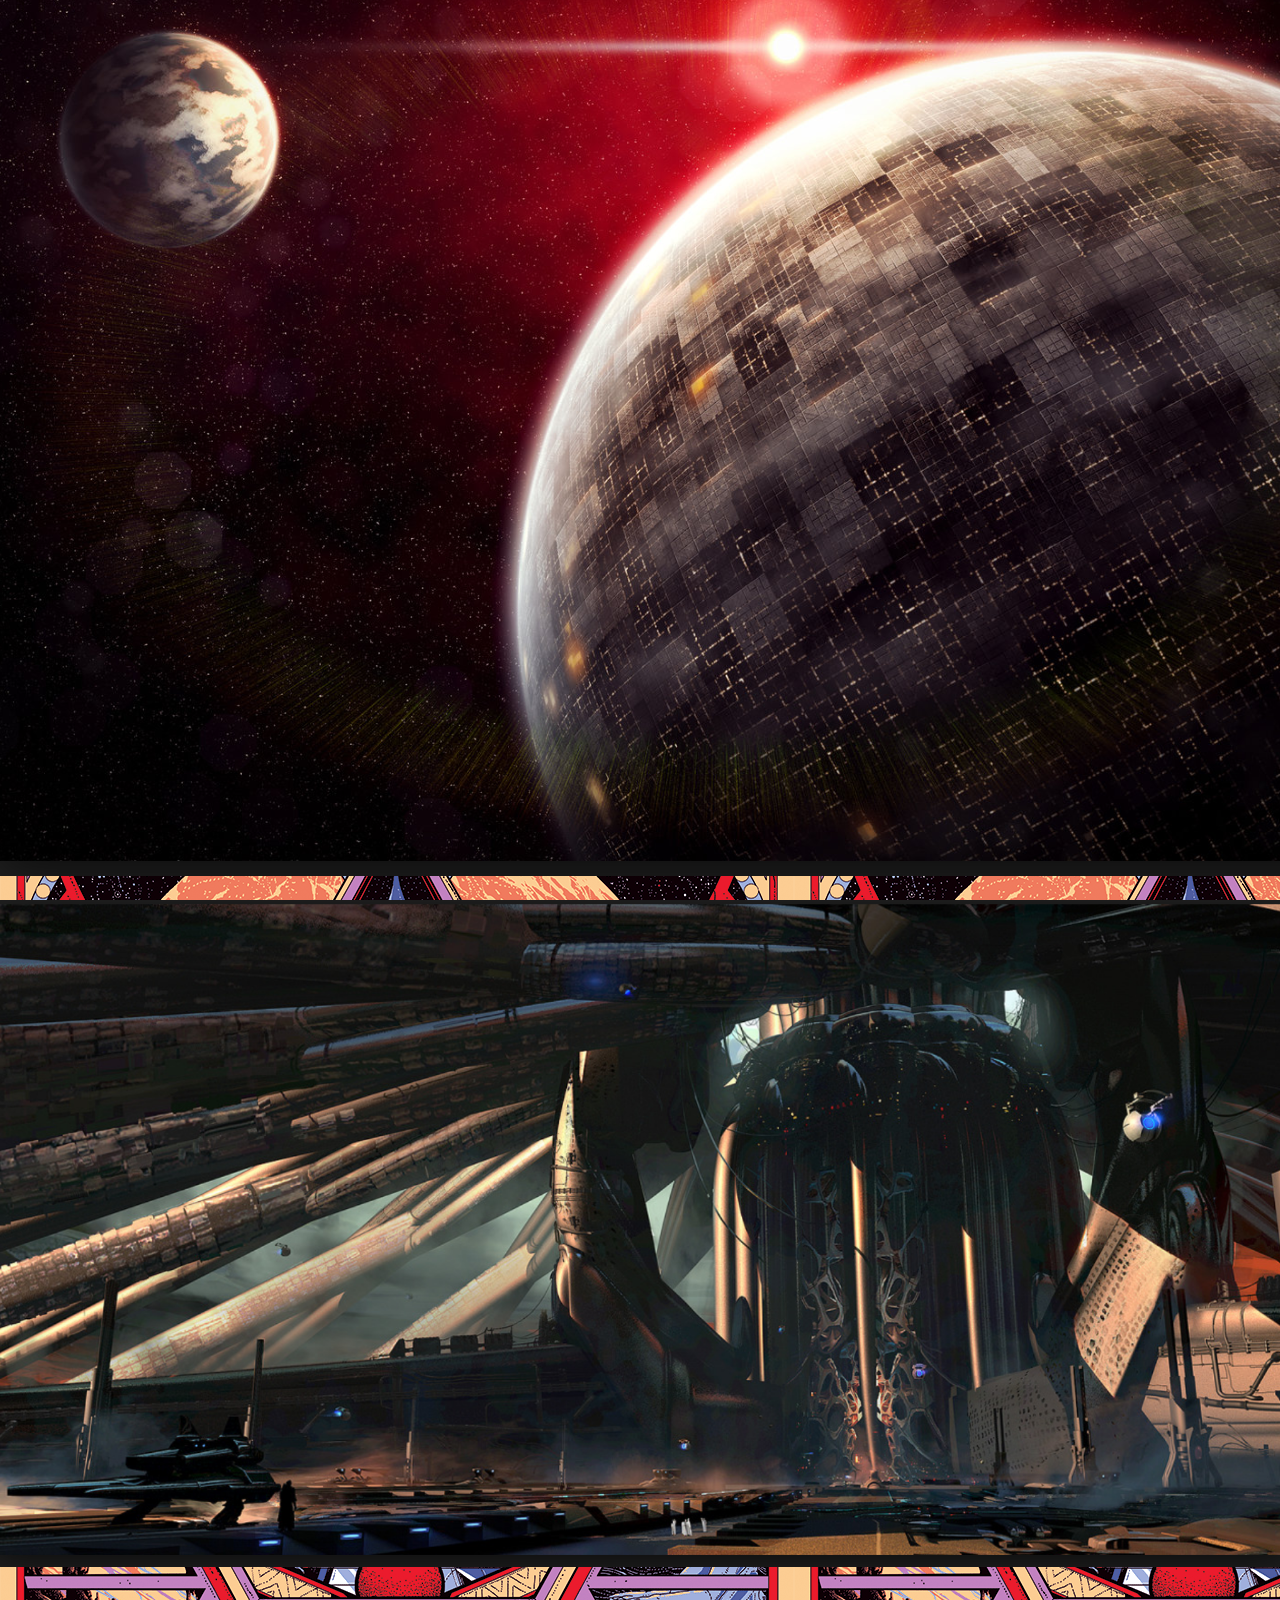
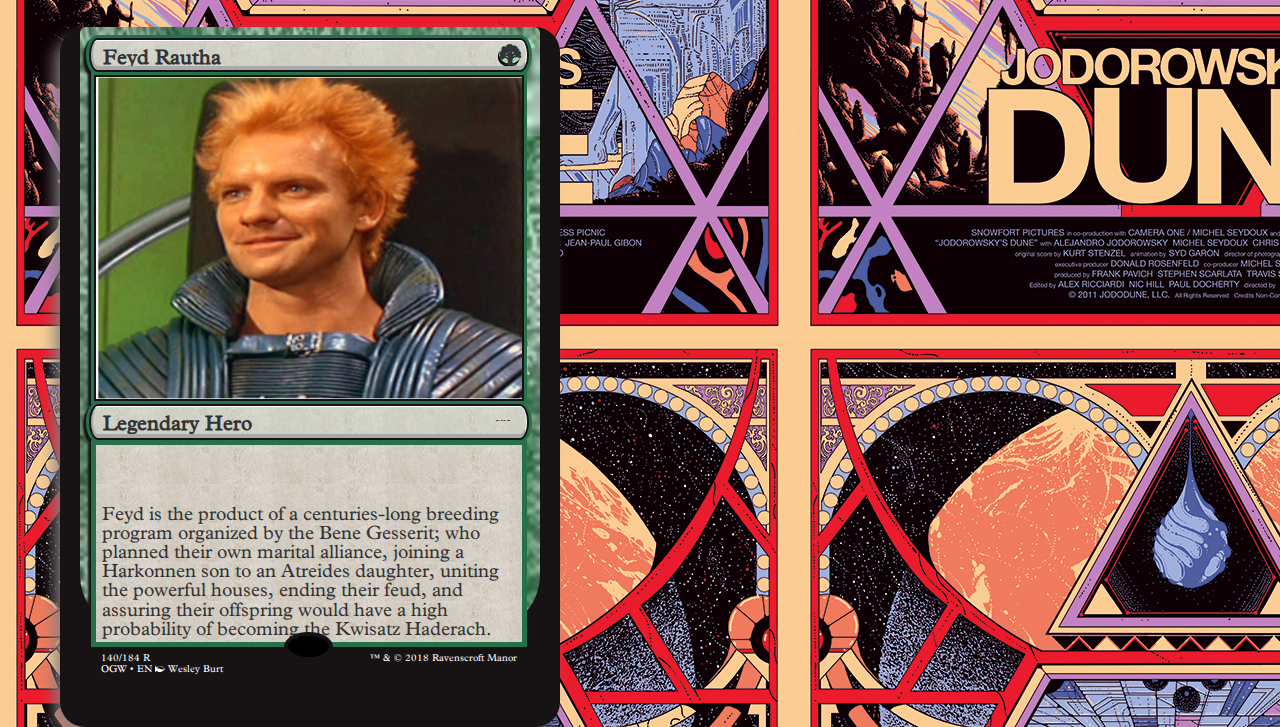
==== commit 9193ae57: "Moved Navbar" ====
--- a/index.html
+++ b/index.html
@@ -22,47 +22,21 @@
   <!-- Mana icons -->
   <link href="dune_deck/assets/css/mana.css" rel="stylesheet" type="text/css">
 
-      
-<!--<div class="dropdown"> ooooooooo  SPACE - TIME - NAVIGATION   oooooooooooo
-  <button class="btn btn-secondary dropdown-toggle" type="button" id="dropdownMenuButton" data-toggle="dropdown" aria-haspopup="true" aria-expanded="false">
-    Dropdown button
-  </button>
-  <div class="dropdown-menu" aria-labelledby="dropdownMenuButton">
-    <a class="dropdown-item" href="#">Action</a>
-    <a class="dropdown-item" href="#">Another action</a>
-    <a class="dropdown-item" href="#">Something else here</a>
-  </div>
-</div>-->
-
-<!--Z attribute: --
-
-<div class= "popup">
-<h1>This is a heading</h1>
-<img src="w3css.gif" width="100" height="140">
-<p>To fully enjoy this experience, please make sure your volume is turned on before proceeding.</p>
-</div>
-
-<div class="container" width= "970px"   container-div
-
-MUSIC MUSIC MUSIC
-    IRON MAIDEN -   To Tame A Land
-MUSIC MUSIC MUSIC
--->
-
 <!--Row 1- Title-->
   <body background="dune_deck/assets/images/posters/Jodorowskys-Dune.png" width= 100%>
    
-
-
 <div class="container">
-        <nav class="navbar navbar-expand-lg navbar-light bg-light">
-                <a class="navbar-brand" href="#">Navbar</a>
+        
+
+  <div class="row"> <!--row div 1-->
+    <nav class="navbar navbar-expand-lg navbar-dark bg-dark">
+                <a class="navbar-brand" href="#">.  .   ..SPACE TIME NAVIGATION. .   .</a>
                 <button class="navbar-toggler" type="button" data-toggle="collapse" data-target="#navbarNavAltMarkup" aria-controls="navbarNavAltMarkup" aria-expanded="false" aria-label="Toggle navigation">
                   <span class="navbar-toggler-icon"></span>
                 </button>
                 <div class="collapse navbar-collapse" id="navbarNavAltMarkup">
                   <div class="navbar-nav">
-                    <a class="nav-item nav-link active" href="#">.  .   ..SPACE TIME NAVIATION. .   . <span class="sr-only">(current)</span></a>
+                    <a class="nav-item nav-link active" href="#">.  .   ..SPACE TIME. .   . <span class="sr-only">(current)</span></a>
                     <a class="nav-item nav-link" href="#">planets</a>
                     <a class="nav-item nav-link" href="#">houses</a>
                     <a class="nav-item nav-link disabled" href="#">games</a>
@@ -70,8 +44,6 @@
                 </div>
               </nav>
 
-
-  <div class="row"> <!----row div 1-->
 <div class="jumbotron" text.center>
   <h1 class="text-center">The Battle For Arrakis<br>
   Harkonnen vs Atriedes</h1></div>
@@ -674,4 +646,29 @@
                                                                               
                                                                           </div>
                                                                   
-                                                                    </div>--> <!--end lady J-->
+        </div>--> <!--end lady J-->
+  <!--<div class="dropdown"> ooooooooo  SPACE - TIME - NAVIGATION   oooooooooooo
+  <button class="btn btn-secondary dropdown-toggle" type="button" id="dropdownMenuButton" data-toggle="dropdown" aria-haspopup="true" aria-expanded="false">
+    Dropdown button
+  </button>
+  <div class="dropdown-menu" aria-labelledby="dropdownMenuButton">
+    <a class="dropdown-item" href="#">Action</a>
+    <a class="dropdown-item" href="#">Another action</a>
+    <a class="dropdown-item" href="#">Something else here</a>
+  </div>
+</div>-->
+
+<!--Z attribute: --
+
+<div class= "popup">
+<h1>This is a heading</h1>
+<img src="w3css.gif" width="100" height="140">
+<p>To fully enjoy this experience, please make sure your volume is turned on before proceeding.</p>
+</div>
+
+<div class="container" width= "970px"   container-div
+
+MUSIC MUSIC MUSIC
+    IRON MAIDEN -   To Tame A Land
+MUSIC MUSIC MUSIC
+-->
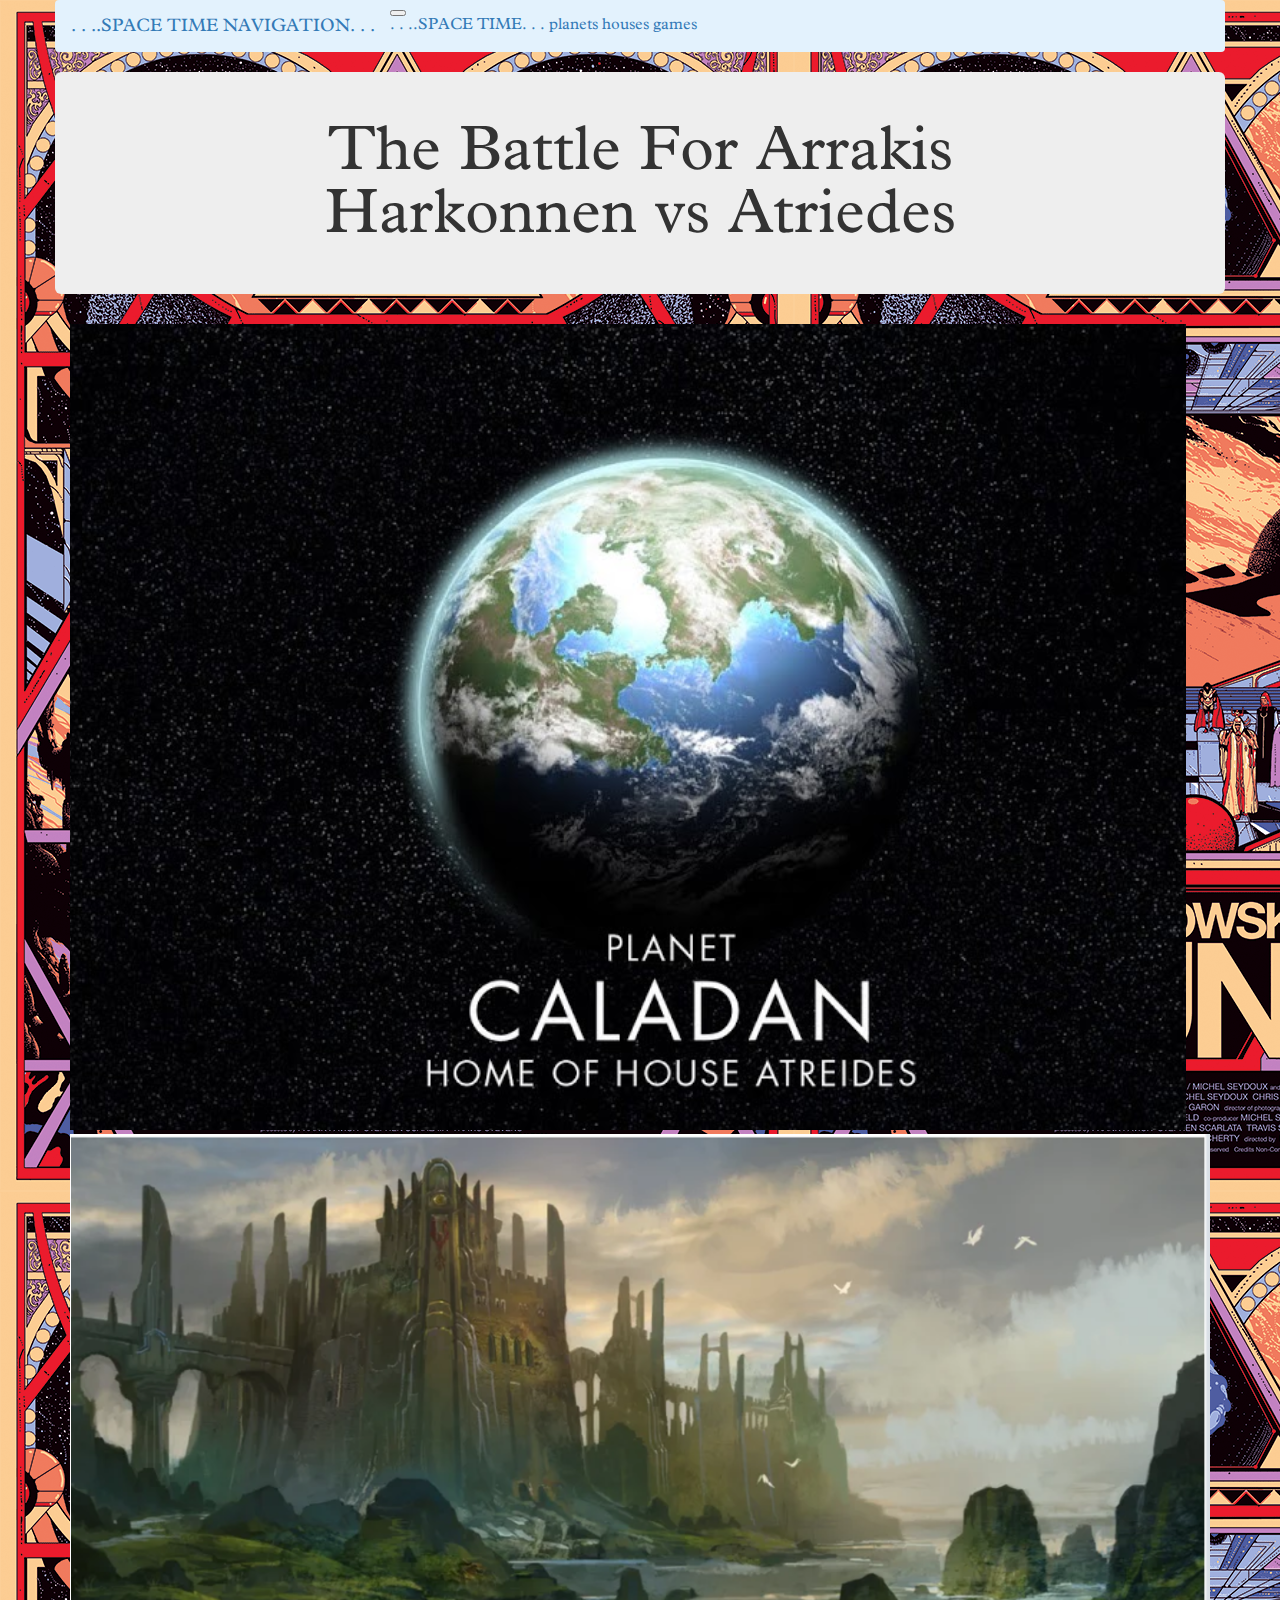
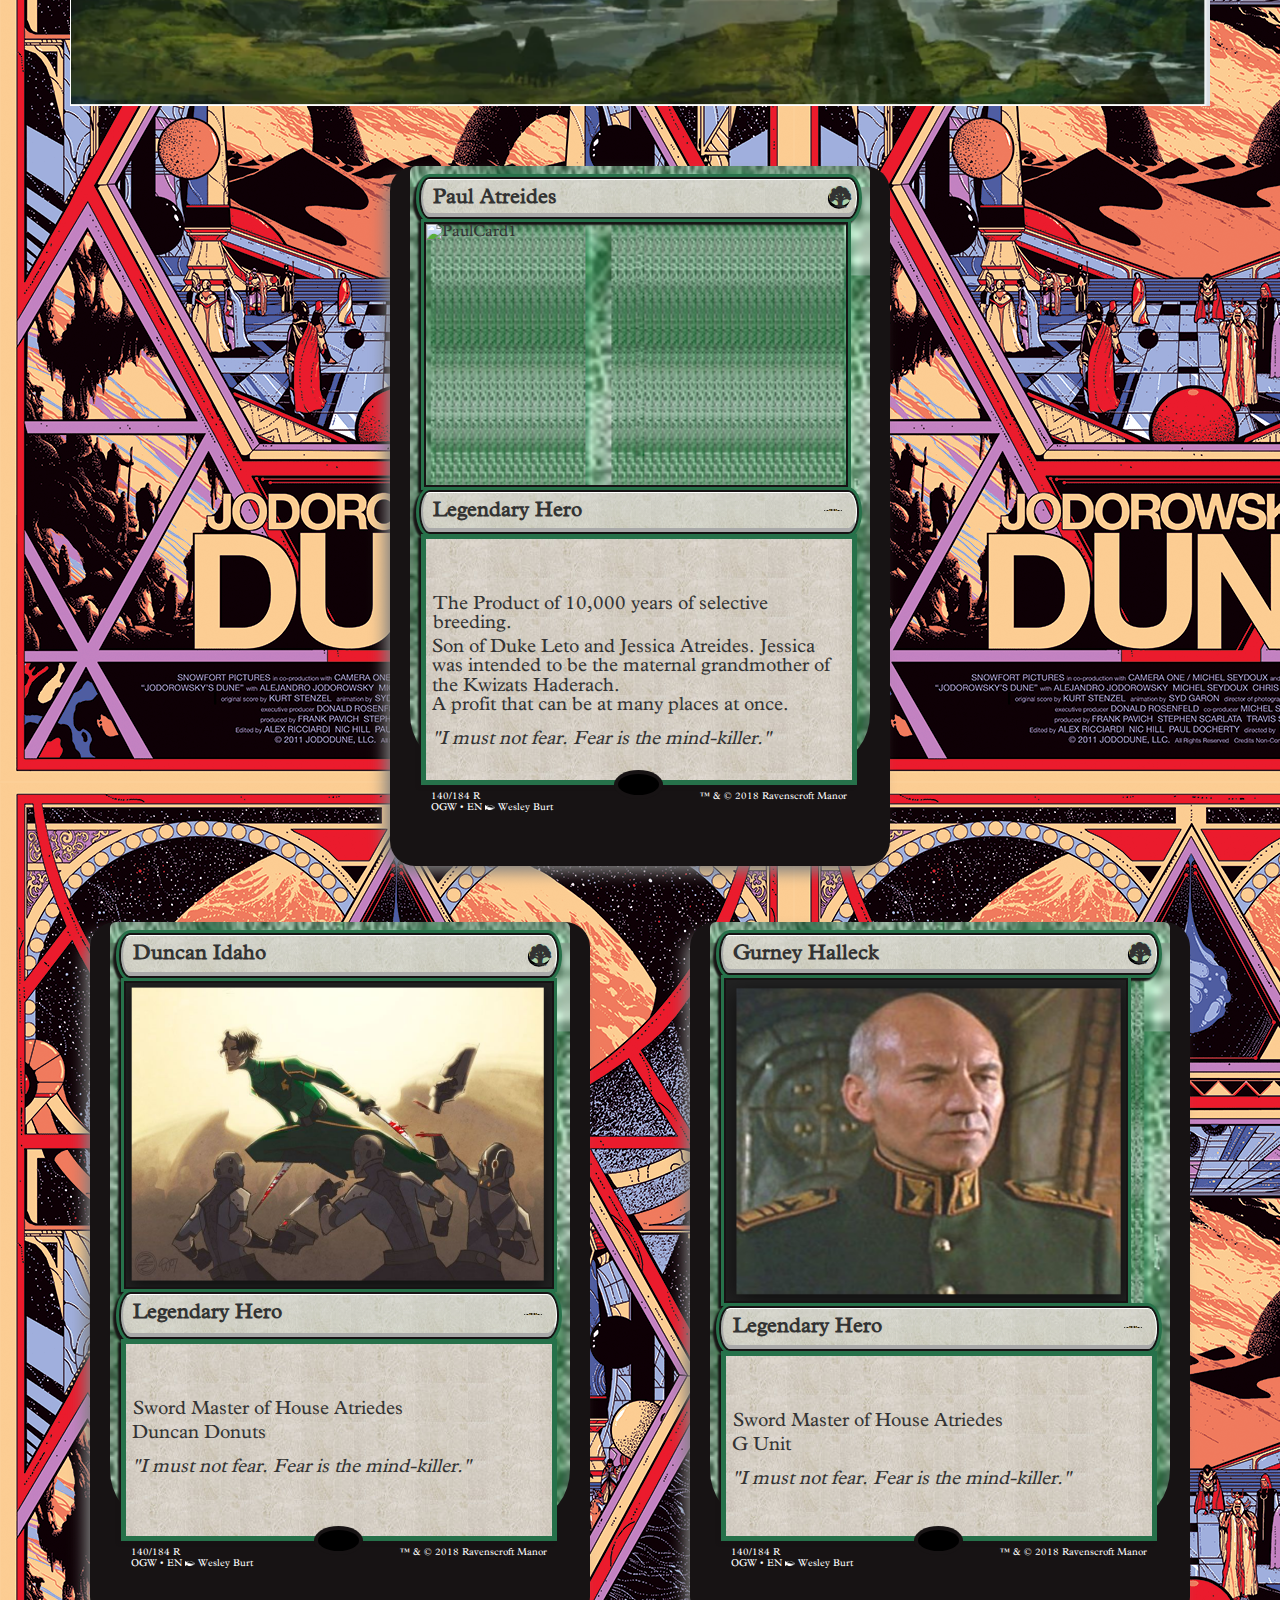
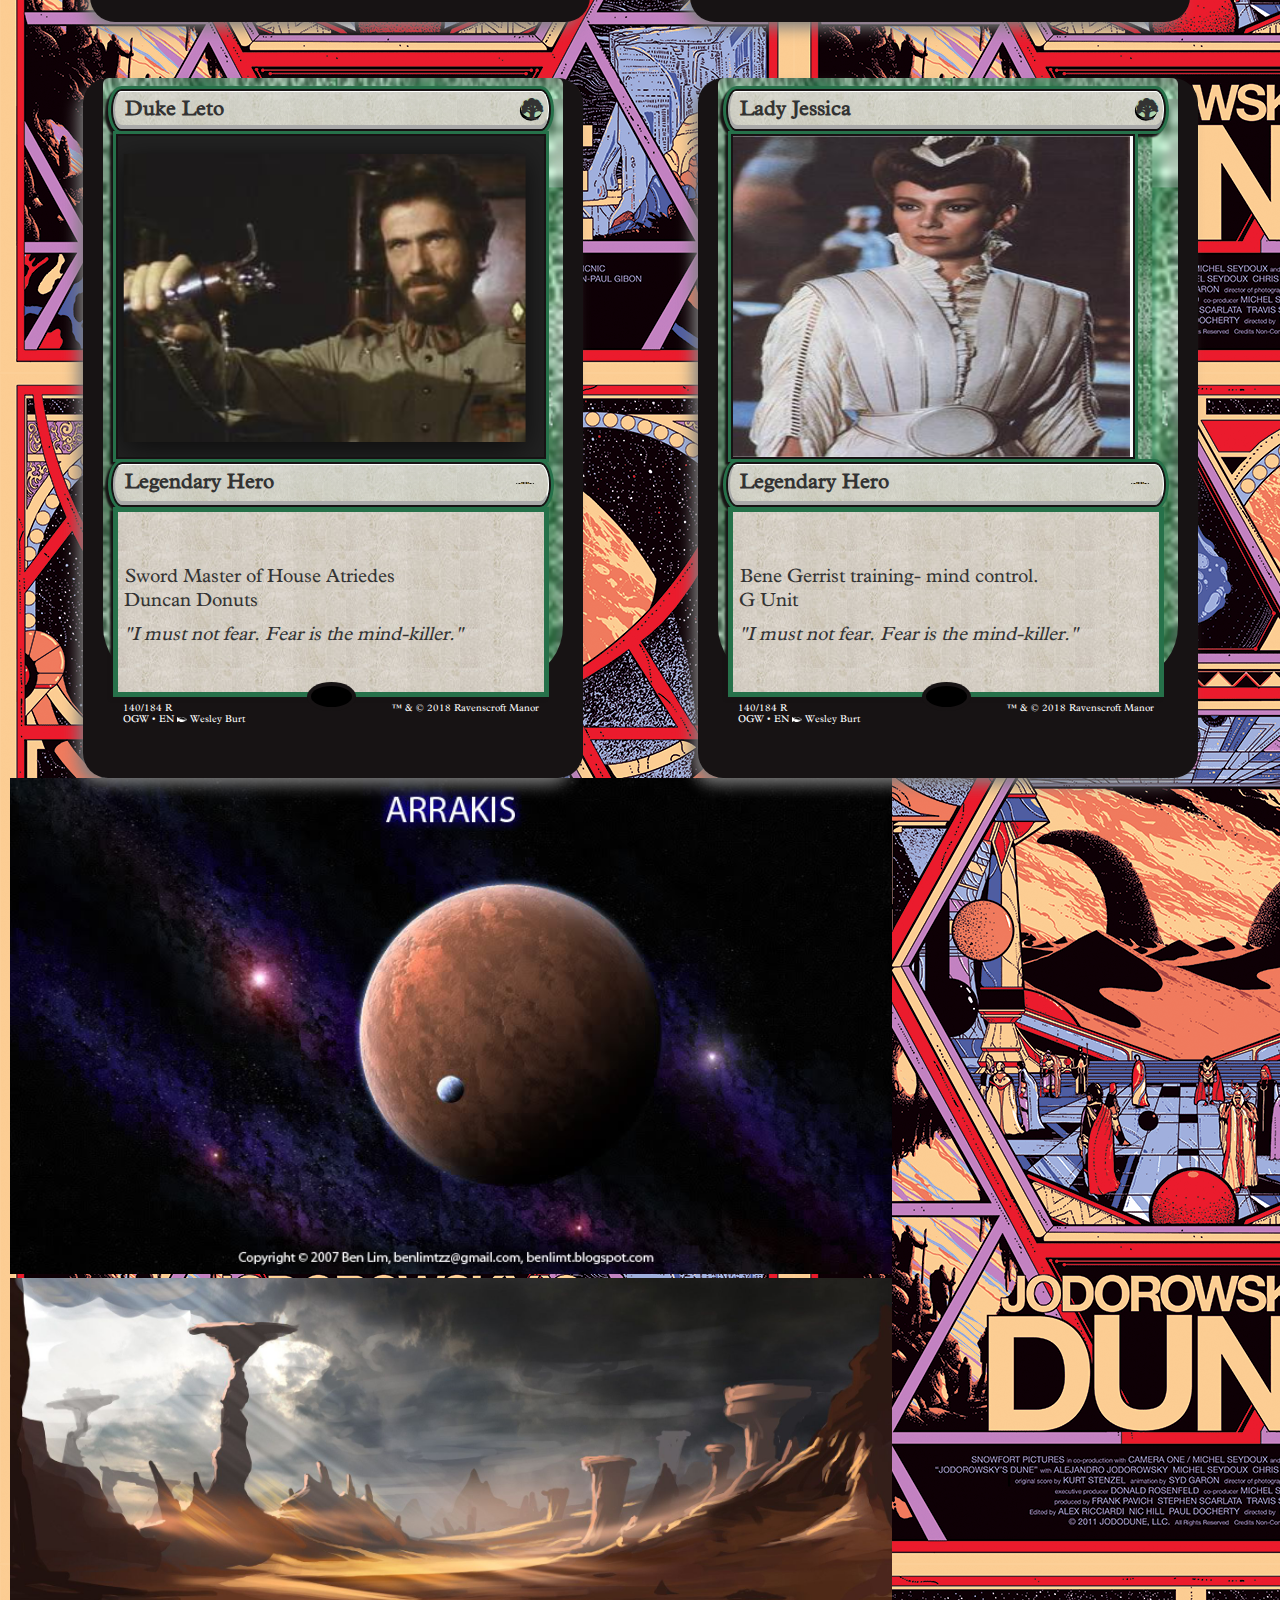
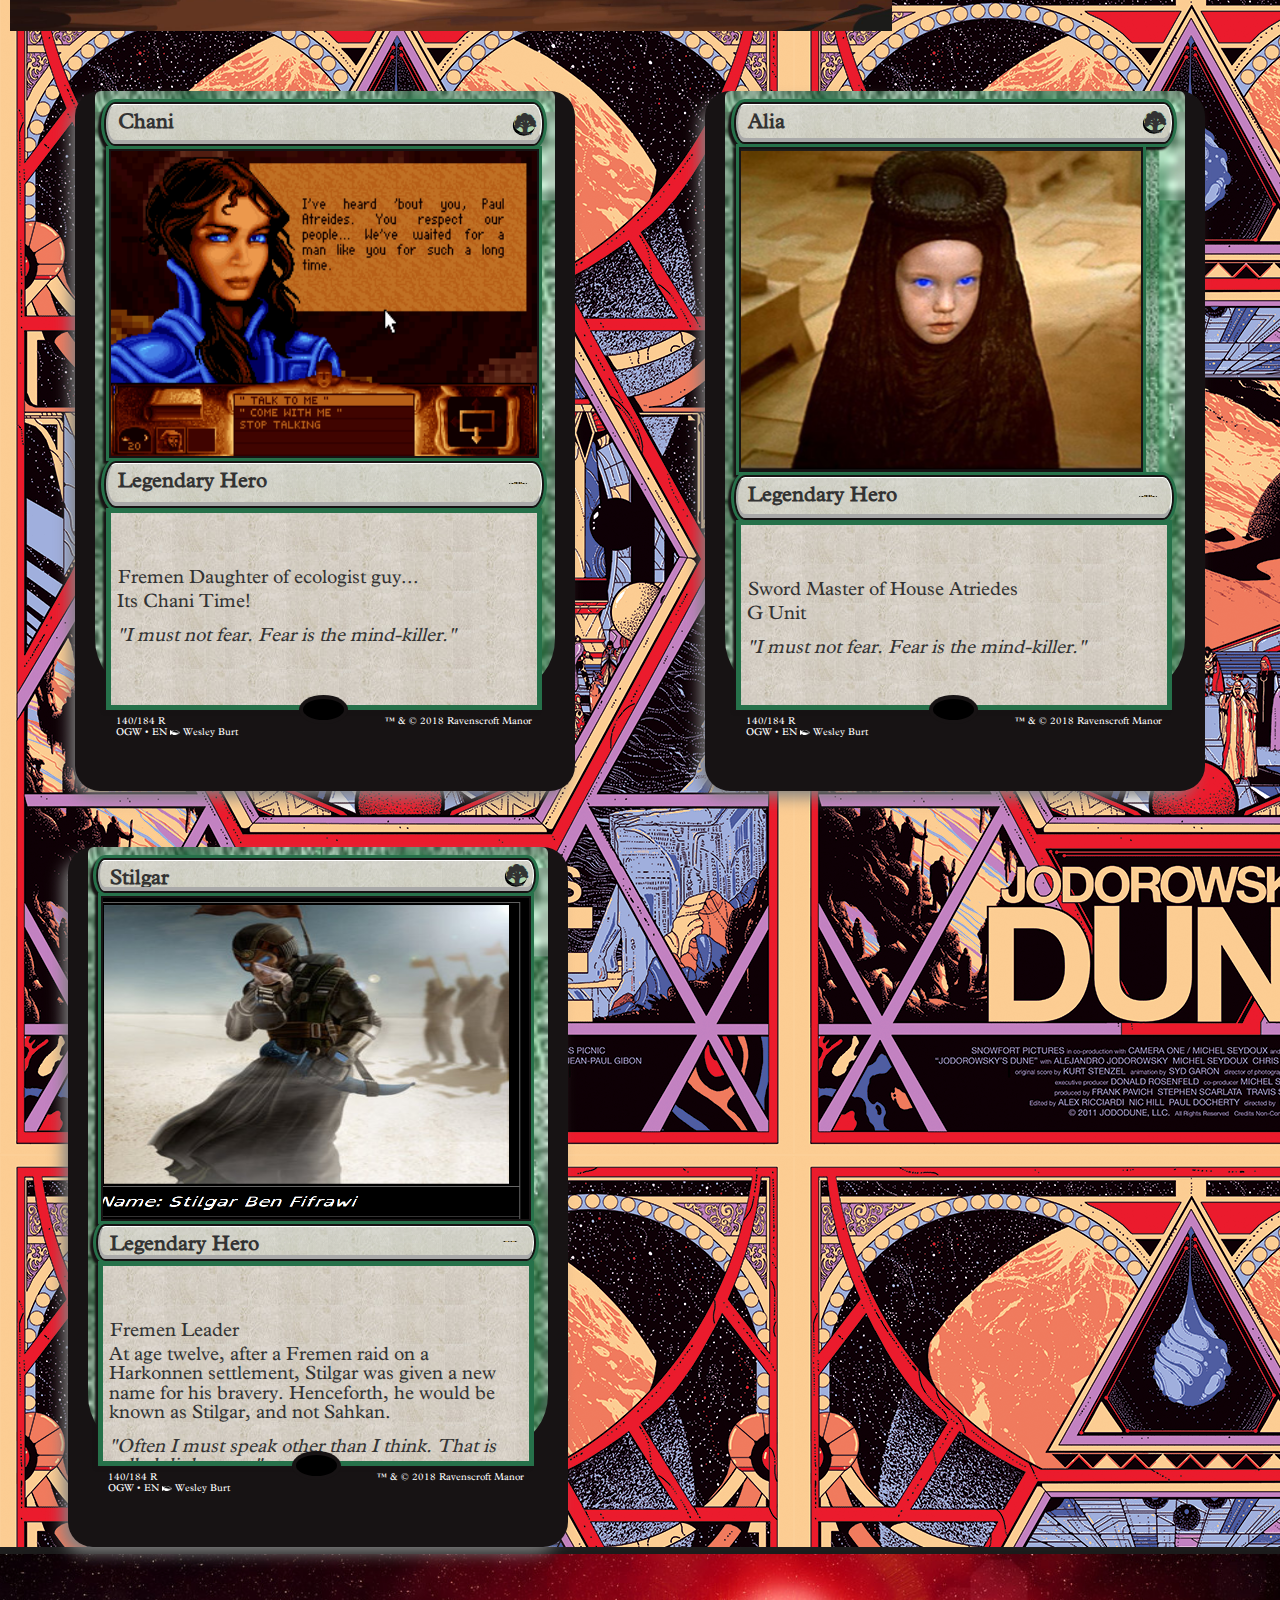
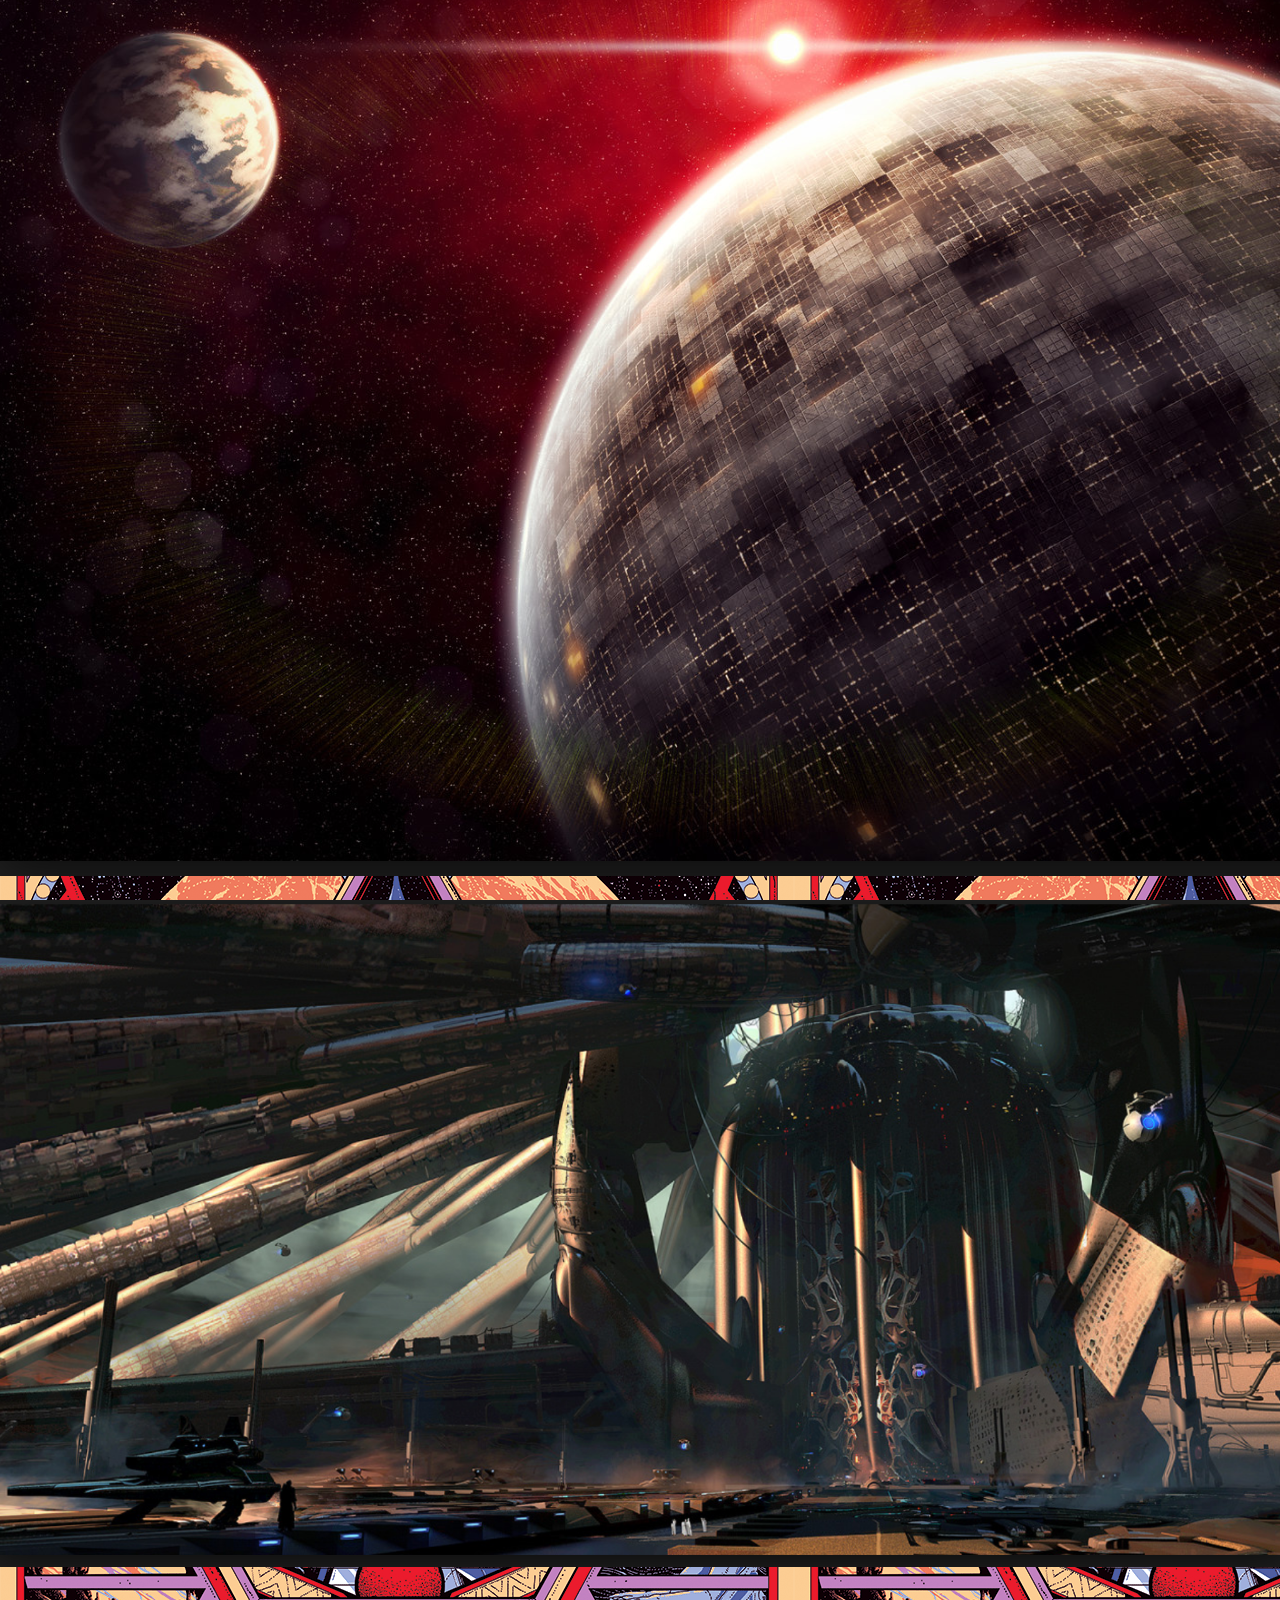
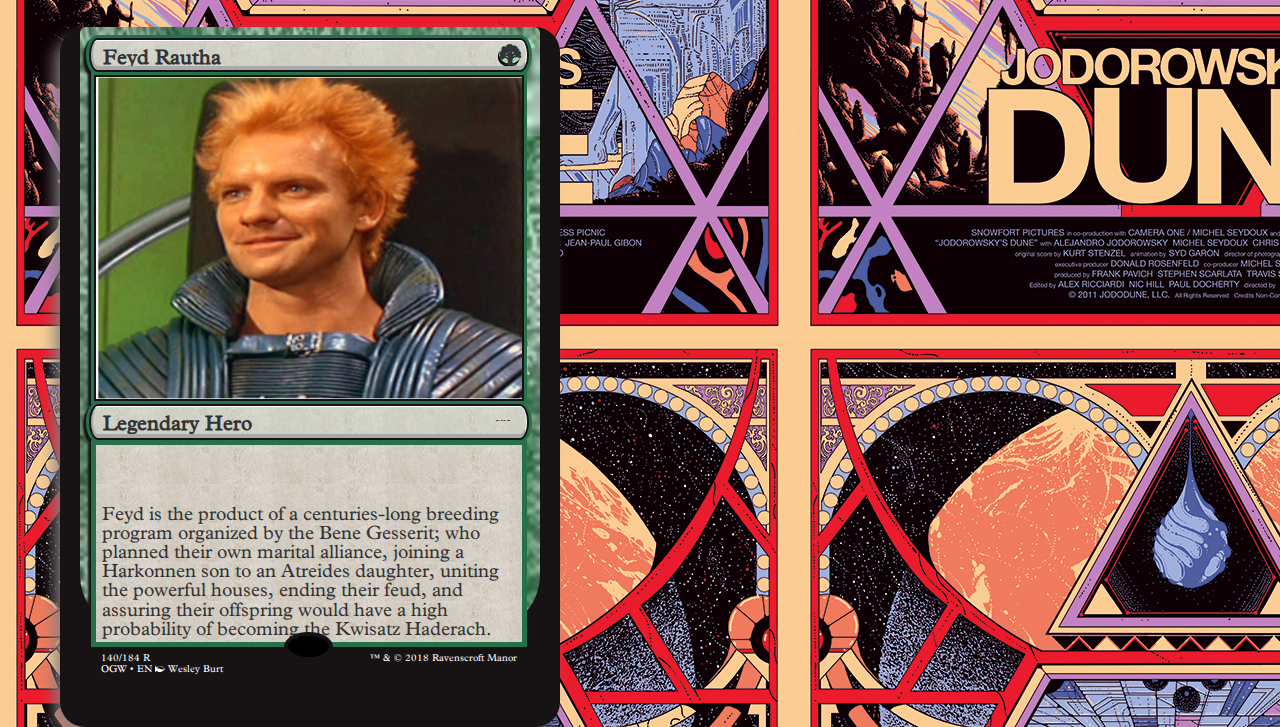
==== commit c55dc7bd: "Lighter Nav Bar" ====
--- a/index.html
+++ b/index.html
@@ -29,7 +29,7 @@
         
 
   <div class="row"> <!--row div 1-->
-    <nav class="navbar navbar-expand-lg navbar-dark bg-dark">
+    <nav class="navbar navbar-light" style="background-color: #e3f2fd;">
                 <a class="navbar-brand" href="#">.  .   ..SPACE TIME NAVIGATION. .   .</a>
                 <button class="navbar-toggler" type="button" data-toggle="collapse" data-target="#navbarNavAltMarkup" aria-controls="navbarNavAltMarkup" aria-expanded="false" aria-label="Toggle navigation">
                   <span class="navbar-toggler-icon"></span>
